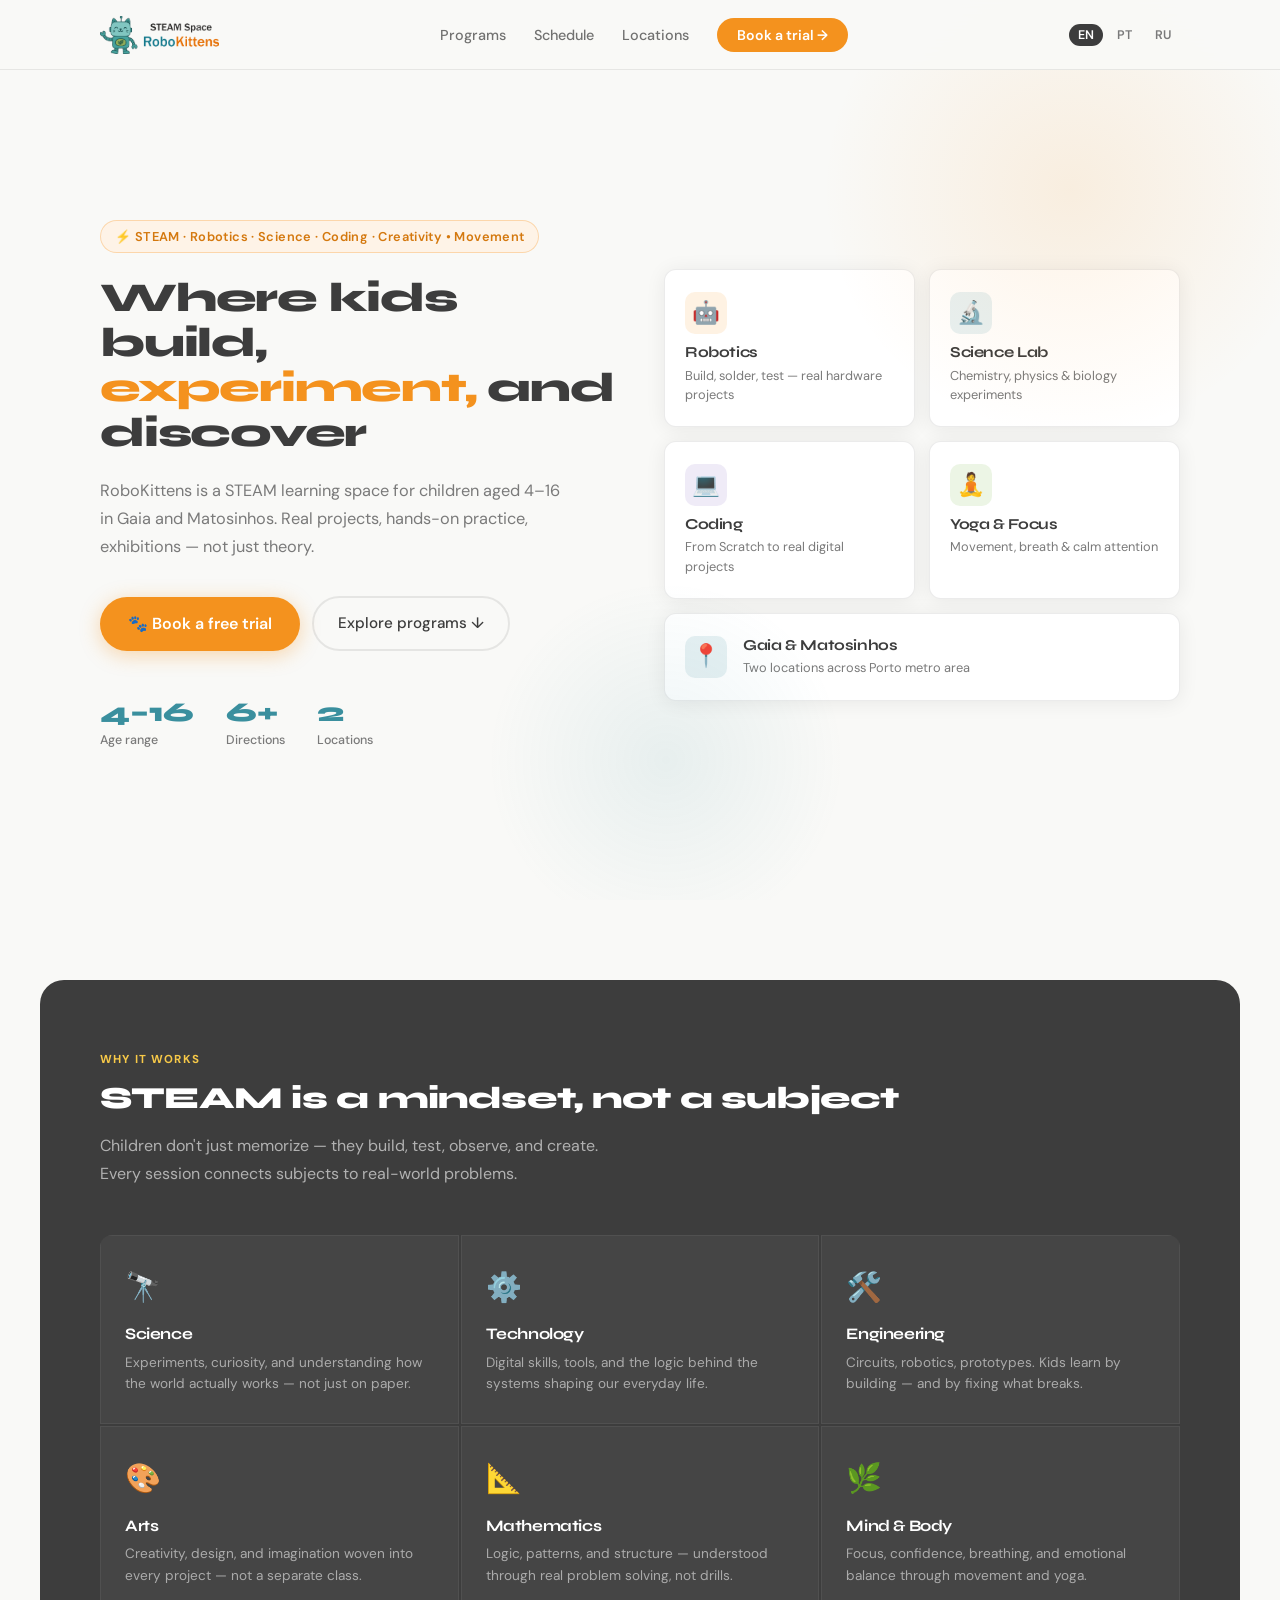
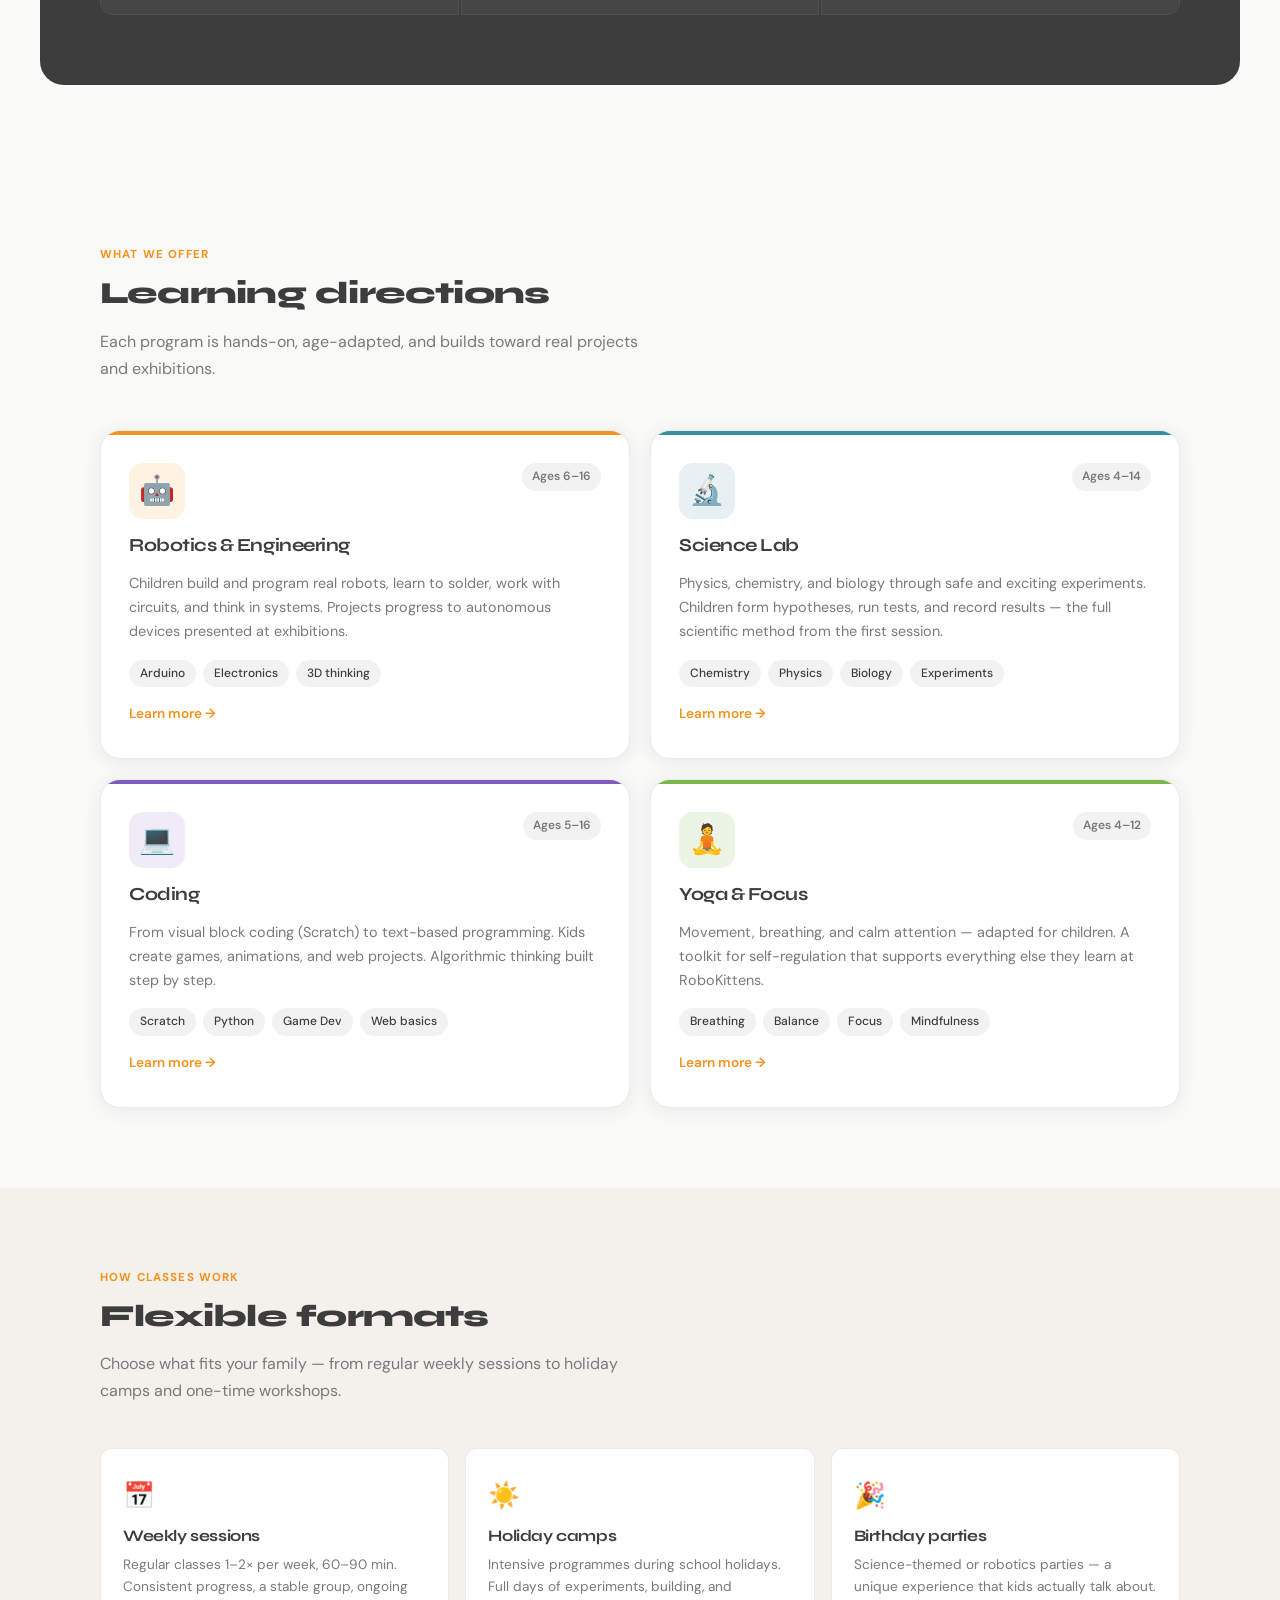
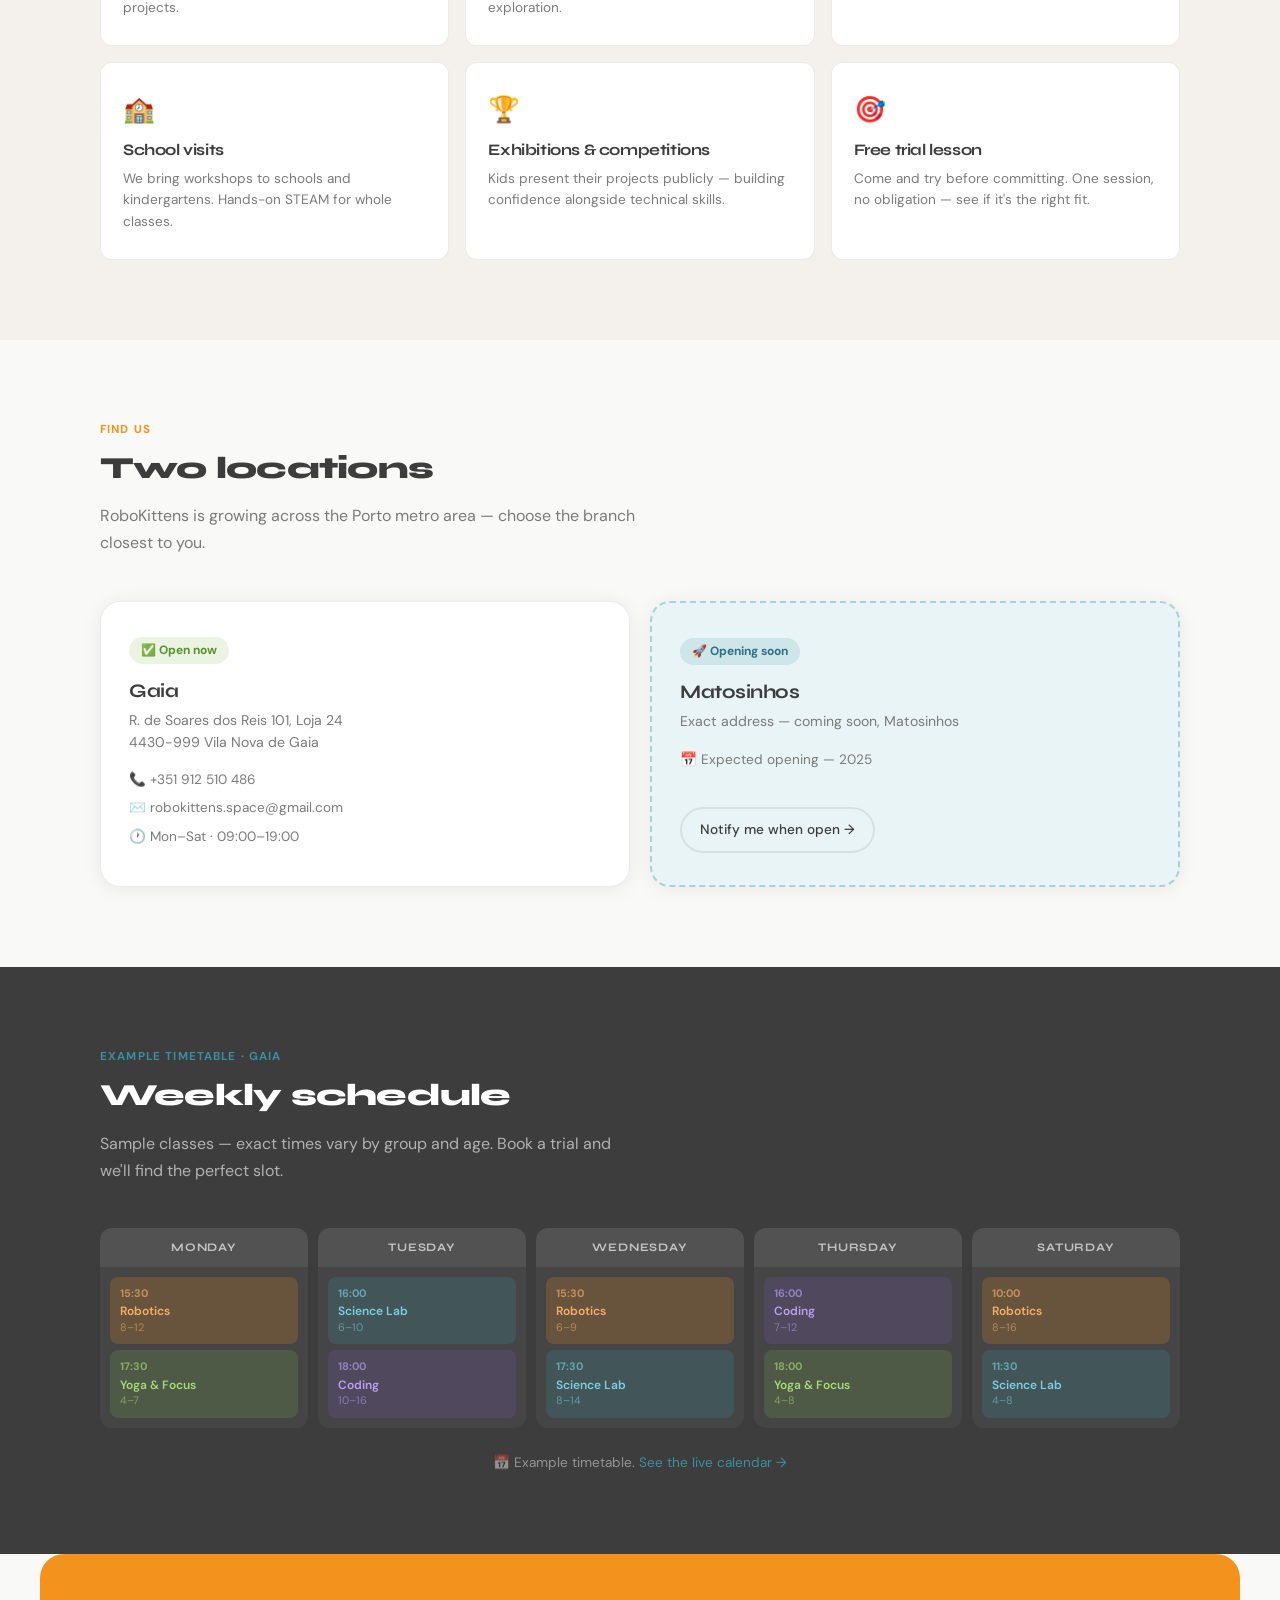
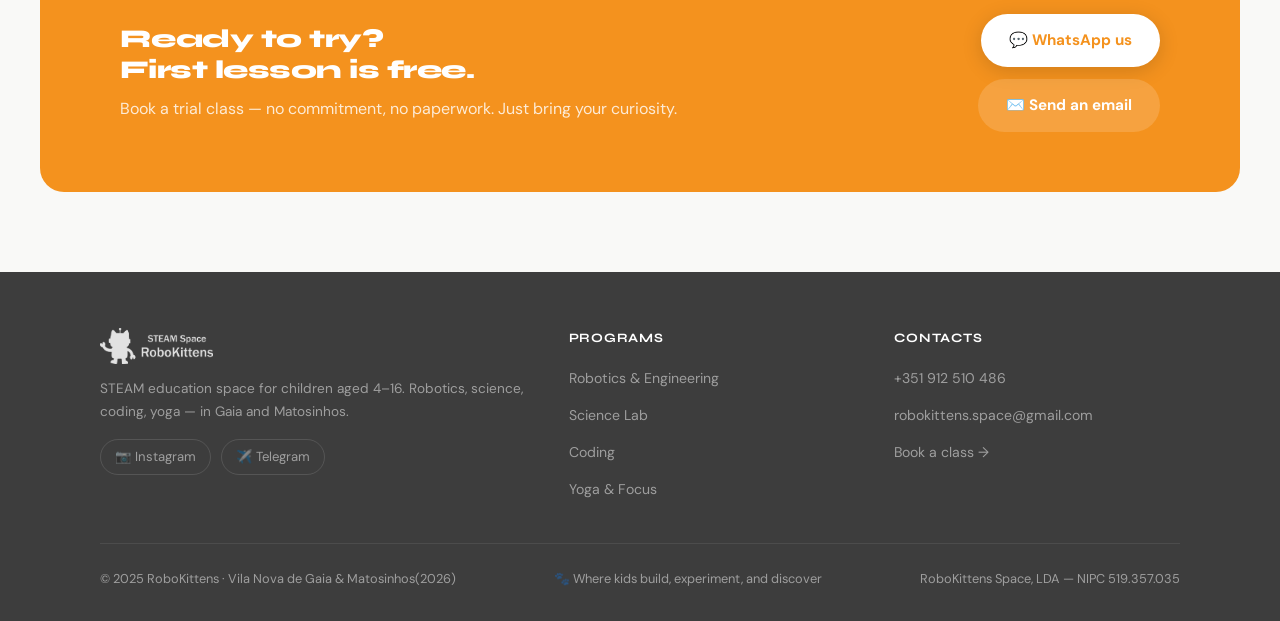
==== index.html @ f0b3eaf3 "Update index.html" ====
<!DOCTYPE html>
<html lang="en">
<head>
  <meta charset="UTF-8" />
  <meta name="viewport" content="width=device-width, initial-scale=1.0" />
  <title>RoboKittens — STEAM Space in Gaia &amp; Matosinhos</title>
  <meta name="description" content="Robotics, science, coding, and yoga for kids aged 4–16 in Vila Nova de Gaia and Matosinhos." />
  <link rel="icon" href="logo.png" />
  <link rel="preconnect" href="https://fonts.googleapis.com" />
  <link href="https://fonts.googleapis.com/css2?family=Syne:wght@400;600;700;800&family=DM+Sans:wght@300;400;500&display=swap" rel="stylesheet" />
  <link rel="stylesheet" href="assets/css/styles.css" />
</head>
<body>

<!-- ═══════════════════════════════════════════════════════
     NAV
════════════════════════════════════════════════════════ -->
<nav>
  <div class="nav-inner">

    <a class="nav-logo" href="/">
      <img src="logo.png" alt="RoboKittens" />
    </a>

    <ul class="nav-links">
      <li><a href="#programs"  data-i18n="nav.programs">Programs</a></li>
      <li><a href="#schedule"  data-i18n="nav.schedule">Schedule</a></li>
      <li><a href="#locations" data-i18n="nav.locations">Locations</a></li>
      <li><a href="https://wa.me/351912510486" class="btn-cta" data-i18n="nav.book">Book a trial →</a></li>
    </ul>

    <div class="nav-lang">
      <button data-lang="en" onclick="setLang('en')" class="active">EN</button>
      <button data-lang="pt" onclick="setLang('pt')">PT</button>
      <button data-lang="ru" onclick="setLang('ru')">RU</button>
    </div>

  </div>
</nav>


<!-- ═══════════════════════════════════════════════════════
     HERO
════════════════════════════════════════════════════════ -->
<section class="hero">
  <div class="hero-inner">

    <!-- Left: text -->
    <div class="hero-text">
      <div class="hero-badge" data-i18n="hero.badge">
        ⚡ STEAM · Robotics · Science · Coding · Creativity • Movement
      </div>

      <h1 data-i18n-html="hero.title">
        Where kids build, <em>experiment,</em> and discover
      </h1>

      <p class="hero-sub" data-i18n="hero.subtitle">
        RoboKittens is a STEAM learning space for children aged 4–16 in Gaia and Matosinhos.
        Real projects, hands-on practice, exhibitions — not just theory.
      </p>

      <div class="hero-cta">
        <a href="https://wa.me/351912510486" class="btn-primary" data-i18n="hero.btnMain">🐾 Book a free trial</a>
        <a href="#programs" class="btn-secondary" data-i18n="hero.btnExplore">Explore programs ↓</a>
      </div>

      <div class="hero-stats">
        <div class="stat">
          <span class="stat-num">4–16</span>
          <span class="stat-label" data-i18n="hero.statsAges">Age range</span>
        </div>
        <div class="stat">
          <span class="stat-num">6+</span>
          <span class="stat-label" data-i18n="hero.statsDirs">Directions</span>
        </div>
        <div class="stat">
          <span class="stat-num">2</span>
          <span class="stat-label" data-i18n="hero.statsLocs">Locations</span>
        </div>
      </div>
    </div>

    <!-- Right: decorative cards -->
    <div class="hero-visual">
      <div class="card-stack">
        <a href="#programs" class="prog-card">
          <div class="prog-icon ic-orange">🤖</div>
          <h3>Robotics</h3>
          <p>Build, solder, test — real hardware projects</p>
        </a>
        <a href="#programs" class="prog-card">
          <div class="prog-icon ic-teal">🔬</div>
          <h3>Science Lab</h3>
          <p>Chemistry, physics &amp; biology experiments</p>
        </a>
        <a href="#programs" class="prog-card">
          <div class="prog-icon ic-purple">💻</div>
          <h3>Coding</h3>
          <p>From Scratch to real digital projects</p>
        </a>
        <a href="#programs" class="prog-card">
          <div class="prog-icon ic-green">🧘</div>
          <h3>Yoga &amp; Focus</h3>
          <p>Movement, breath &amp; calm attention</p>
        </a>
        <div class="prog-card wide">
          <div class="prog-icon ic-teal" style="margin-bottom:0">📍</div>
          <div>
            <h3>Gaia &amp; Matosinhos</h3>
            <p>Two locations across Porto metro area</p>
          </div>
        </div>
      </div>
    </div>

  </div>
</section>


<!-- ═══════════════════════════════════════════════════════
     STEAM
════════════════════════════════════════════════════════ -->
<div class="steam-outer">
  <div class="steam-wrap">
    <div class="steam-inner">
      <p class="sec-tag"   data-i18n="steam.tag">Why it works</p>
      <h2 class="sec-title" data-i18n="steam.title">STEAM is a mindset, not a subject</h2>
      <p class="sec-sub"   data-i18n="steam.subtitle">
        Children don't just memorize — they build, test, observe, and create.
        Every session connects subjects to real-world problems.
      </p>

      <div class="steam-grid">
        <div class="steam-item">
          <div class="s-icon">🔭</div>
          <h3 data-i18n="steam.science">Science</h3>
          <p data-i18n="steam.sciTxt">Experiments, curiosity, and understanding how the world actually works — not just on paper.</p>
        </div>
        <div class="steam-item">
          <div class="s-icon">⚙️</div>
          <h3 data-i18n="steam.tech">Technology</h3>
          <p data-i18n="steam.techTxt">Digital skills, tools, and the logic behind the systems shaping our everyday life.</p>
        </div>
        <div class="steam-item">
          <div class="s-icon">🛠️</div>
          <h3 data-i18n="steam.eng">Engineering</h3>
          <p data-i18n="steam.engTxt">Circuits, robotics, prototypes. Kids learn by building — and by fixing what breaks.</p>
        </div>
        <div class="steam-item">
          <div class="s-icon">🎨</div>
          <h3 data-i18n="steam.arts">Arts</h3>
          <p data-i18n="steam.artsTxt">Creativity, design, and imagination woven into every project — not a separate class.</p>
        </div>
        <div class="steam-item">
          <div class="s-icon">📐</div>
          <h3 data-i18n="steam.math">Mathematics</h3>
          <p data-i18n="steam.mathTxt">Logic, patterns, and structure — understood through real problem solving, not drills.</p>
        </div>
        <div class="steam-item">
          <div class="s-icon">🌿</div>
          <h3 data-i18n="steam.mind">Mind &amp; Body</h3>
          <p data-i18n="steam.mindTxt">Focus, confidence, breathing, and emotional balance through movement and yoga.</p>
        </div>
      </div>
    </div>
  </div>
</div>


<!-- ═══════════════════════════════════════════════════════
     PROGRAMS
════════════════════════════════════════════════════════ -->
<section class="sec" id="programs">
  <div class="wrap">
    <p class="sec-tag"    data-i18n="programs.tag">What we offer</p>
    <h2 class="sec-title" data-i18n="programs.title">Learning directions</h2>
    <p class="sec-sub"    data-i18n="programs.subtitle">
      Each program is hands-on, age-adapted, and builds toward real projects and exhibitions.
    </p>

    <div class="programs-grid">

      <a class="program-card c-orange" href="programs/robotics.html">
        <div class="p-top">
          <div class="p-icon ic-orange">🤖</div>
          <span class="age-tag" data-i18n="programs.robAge">Ages 6–16</span>
        </div>
        <h3 data-i18n="programs.robTitle">Robotics &amp; Engineering</h3>
        <p data-i18n="programs.robText">Children build and program real robots, learn to solder, work with circuits, and think in systems. Projects progress to autonomous devices presented at exhibitions.</p>
        <div class="prog-tags">
          <span class="prog-tag">Arduino</span>
    <!--      <span class="prog-tag">LEGO Technic</span> -->
          <span class="prog-tag">Electronics</span>
          <span class="prog-tag">3D thinking</span>
        </div>
        <span class="prog-link" data-i18n="programs.learnMore">Learn more →</span>
      </a>

      <a class="program-card c-teal" href="programs/science.html">
        <div class="p-top">
          <div class="p-icon ic-teal">🔬</div>
          <span class="age-tag" data-i18n="programs.sciAge">Ages 4–14</span>
        </div>
        <h3 data-i18n="programs.sciTitle">Science Lab</h3>
        <p data-i18n="programs.sciText">Physics, chemistry, and biology through safe and exciting experiments. Children form hypotheses, run tests, and record results — the full scientific method from the first session.</p>
        <div class="prog-tags">
          <span class="prog-tag">Chemistry</span>
          <span class="prog-tag">Physics</span>
          <span class="prog-tag">Biology</span>
          <span class="prog-tag">Experiments</span>
        </div>
        <span class="prog-link" data-i18n="programs.learnMore">Learn more →</span>
      </a>

      <a class="program-card c-purple" href="programs/coding.html">
        <div class="p-top">
          <div class="p-icon ic-purple">💻</div>
          <span class="age-tag" data-i18n="programs.codAge">Ages 5–16</span>
        </div>
        <h3 data-i18n="programs.codTitle">Coding</h3>
        <p data-i18n="programs.codText">From visual block coding (Scratch) to text-based programming. Kids create games, animations, and web projects. Algorithmic thinking built step by step.</p>
        <div class="prog-tags">
          <span class="prog-tag">Scratch</span>
          <span class="prog-tag">Python</span>
          <span class="prog-tag">Game Dev</span>
          <span class="prog-tag">Web basics</span>
        </div>
        <span class="prog-link" data-i18n="programs.learnMore">Learn more →</span>
      </a>

      <a class="program-card c-green" href="programs/yoga.html">
        <div class="p-top">
          <div class="p-icon ic-green">🧘</div>
          <span class="age-tag" data-i18n="programs.yogAge">Ages 4–12</span>
        </div>
        <h3 data-i18n="programs.yogTitle">Yoga &amp; Focus</h3>
        <p data-i18n="programs.yogText">Movement, breathing, and calm attention — adapted for children. A toolkit for self-regulation that supports everything else they learn at RoboKittens.</p>
        <div class="prog-tags">
          <span class="prog-tag">Breathing</span>
          <span class="prog-tag">Balance</span>
          <span class="prog-tag">Focus</span>
          <span class="prog-tag">Mindfulness</span>
        </div>
        <span class="prog-link" data-i18n="programs.learnMore">Learn more →</span>
      </a>

    </div>
  </div>
</section>


<!-- ═══════════════════════════════════════════════════════
     FORMATS
════════════════════════════════════════════════════════ -->
<section class="sec formats-bg" id="formats">
  <div class="wrap">
    <p class="sec-tag"    data-i18n="formats.tag">How classes work</p>
    <h2 class="sec-title" data-i18n="formats.title">Flexible formats</h2>
    <p class="sec-sub"    data-i18n="formats.subtitle">
      Choose what fits your family — from regular weekly sessions to holiday camps and one-time workshops.
    </p>

    <div class="formats-grid">
      <div class="format-card"><div class="fi">📅</div><h3 data-i18n="formats.weeklyTitle">Weekly sessions</h3><p data-i18n="formats.weeklyText">Regular classes 1–2× per week, 60–90 min. Consistent progress, a stable group, ongoing projects.</p></div>
      <div class="format-card"><div class="fi">☀️</div><h3 data-i18n="formats.campsTitle">Holiday camps</h3><p data-i18n="formats.campsText">Intensive programmes during school holidays. Full days of experiments, building, and exploration.</p></div>
      <div class="format-card"><div class="fi">🎉</div><h3 data-i18n="formats.bdayTitle">Birthday parties</h3><p data-i18n="formats.bdayText">Science-themed or robotics parties — a unique experience that kids actually talk about.</p></div>
      <div class="format-card"><div class="fi">🏫</div><h3 data-i18n="formats.schoolTitle">School visits</h3><p data-i18n="formats.schoolText">We bring workshops to schools and kindergartens. Hands-on STEAM for whole classes.</p></div>
      <div class="format-card"><div class="fi">🏆</div><h3 data-i18n="formats.expoTitle">Exhibitions &amp; competitions</h3><p data-i18n="formats.expoText">Kids present their projects publicly — building confidence alongside technical skills.</p></div>
      <div class="format-card"><div class="fi">🎯</div><h3 data-i18n="formats.trialTitle">Free trial lesson</h3><p data-i18n="formats.trialText">Come and try before committing. One session, no obligation — see if it's the right fit.</p></div>
    </div>
  </div>
</section>


<!-- ═══════════════════════════════════════════════════════
     LOCATIONS
════════════════════════════════════════════════════════ -->
<section class="sec" id="locations">
  <div class="wrap">
    <p class="sec-tag"    data-i18n="locations.tag">Find us</p>
    <h2 class="sec-title" data-i18n="locations.title">Two locations</h2>
    <p class="sec-sub"    data-i18n="locations.subtitle">
      RoboKittens is growing across the Porto metro area — choose the branch closest to you.
    </p>

    <div class="locations-grid">

      <div class="loc-card">
        <span class="loc-badge open" data-i18n="locations.openBadge">✅ Open now</span>
        <h3>Gaia</h3>
        <address>R. de Soares dos Reis 101, Loja 24<br/>4430-999 Vila Nova de Gaia</address>
        <div class="loc-detail">
          <span>📞 <a href="tel:+351912510486">+351 912 510 486</a></span>
          <span>✉️ <a href="mailto:robokittens.space@gmail.com">robokittens.space@gmail.com</a></span>
          <span>🕐 <span data-i18n="locations.hours">Mon–Sat · 09:00–19:00</span></span>
        </div>
      </div>

      <div class="loc-card new-loc">
        <span class="loc-badge coming" data-i18n="locations.comingBadge">🚀 Opening soon</span>
        <h3>Matosinhos</h3>
        <address data-i18n="locations.matAddr">Exact address — coming soon, Matosinhos</address>
        <div class="loc-detail">
          <span>📅 <span data-i18n="locations.matEta">Expected opening — 2025</span></span>
        </div>
        <br/>
        <a href="https://wa.me/351912510486" class="btn-secondary"
           style="margin-top:8px;font-size:.85rem;padding:10px 18px"
           data-i18n="locations.notify">Notify me when open →</a>
      </div>

    </div>
  </div>
</section>


<!-- ═══════════════════════════════════════════════════════
     SCHEDULE
════════════════════════════════════════════════════════ -->
<section class="sec sched-bg" id="schedule">
  <div class="wrap">
    <p class="sec-tag"    data-i18n="schedule.tag">Example timetable · Gaia</p>
    <h2 class="sec-title" data-i18n="schedule.title">Weekly schedule</h2>
    <p class="sec-sub"    data-i18n="schedule.subtitle">
      Sample classes — exact times vary by group and age. Book a trial and we'll find the perfect slot.
    </p>

    <div class="schedule-grid">
      <div class="day-col">
        <div class="day-header" data-i18n="schedule.mon">Monday</div>
        <div class="day-slots">
          <div class="slot s-orange"><span class="slot-time">15:30</span><span class="slot-name" data-i18n="schedule.robotics">Robotics</span><span class="slot-age">8–12</span></div>
          <div class="slot s-green"> <span class="slot-time">17:30</span><span class="slot-name" data-i18n="schedule.yoga">Yoga &amp; Focus</span><span class="slot-age">4–7</span></div>
        </div>
      </div>
      <div class="day-col">
        <div class="day-header" data-i18n="schedule.tue">Tuesday</div>
        <div class="day-slots">
          <div class="slot s-teal">  <span class="slot-time">16:00</span><span class="slot-name" data-i18n="schedule.science">Science Lab</span><span class="slot-age">6–10</span></div>
          <div class="slot s-purple"><span class="slot-time">18:00</span><span class="slot-name" data-i18n="schedule.coding">Coding</span><span class="slot-age">10–16</span></div>
        </div>
      </div>
      <div class="day-col">
        <div class="day-header" data-i18n="schedule.wed">Wednesday</div>
        <div class="day-slots">
          <div class="slot s-orange"><span class="slot-time">15:30</span><span class="slot-name" data-i18n="schedule.robotics">Robotics</span><span class="slot-age">6–9</span></div>
          <div class="slot s-teal">  <span class="slot-time">17:30</span><span class="slot-name" data-i18n="schedule.science">Science Lab</span><span class="slot-age">8–14</span></div>
        </div>
      </div>
      <div class="day-col">
        <div class="day-header" data-i18n="schedule.thu">Thursday</div>
        <div class="day-slots">
          <div class="slot s-purple"><span class="slot-time">16:00</span><span class="slot-name" data-i18n="schedule.coding">Coding</span><span class="slot-age">7–12</span></div>
          <div class="slot s-green"> <span class="slot-time">18:00</span><span class="slot-name" data-i18n="schedule.yoga">Yoga &amp; Focus</span><span class="slot-age">4–8</span></div>
        </div>
      </div>
      <div class="day-col">
        <div class="day-header" data-i18n="schedule.sat">Saturday</div>
        <div class="day-slots">
          <div class="slot s-orange"><span class="slot-time">10:00</span><span class="slot-name" data-i18n="schedule.robotics">Robotics</span><span class="slot-age">8–16</span></div>
          <div class="slot s-teal">  <span class="slot-time">11:30</span><span class="slot-name" data-i18n="schedule.science">Science Lab</span><span class="slot-age">4–8</span></div>
        </div>
      </div>
    </div>

    <p class="sched-note"
       data-i18n-html="schedule.note">📅 Example timetable. <a href="/calendar">See the live calendar →</a></p>
  </div>
</section>


<!-- ═══════════════════════════════════════════════════════
     CTA
════════════════════════════════════════════════════════ -->
<div class="cta-outer">
  <div class="cta-wrap">
    <div class="cta-inner">
      <div>
        <h2 data-i18n-html="cta.title">Ready to try?<br/>First lesson is free.</h2>
        <p data-i18n="cta.subtitle">Book a trial class — no commitment, no paperwork. Just bring your curiosity.</p>
      </div>
      <div class="cta-btns">
        <a href="https://wa.me/351912510486" class="btn-white" data-i18n="cta.wa">💬 WhatsApp us</a>
        <a href="mailto:robokittens.space@gmail.com" class="btn-white ghost" data-i18n="cta.email">✉️ Send an email</a>
      </div>
    </div>
  </div>
</div>


<!-- ═══════════════════════════════════════════════════════
     FOOTER
════════════════════════════════════════════════════════ -->
<footer>
  <div class="footer-inner">
    <div class="footer-top">

      <div>
        <div class="footer-logo">
          <img src="logo.png" alt="RoboKittens" />
        </div>
        <p class="f-desc" data-i18n="footer.tagline">
          STEAM education space for children aged 4–16.
          Robotics, science, coding, yoga — in Gaia and Matosinhos.
        </p>
        <div class="social-links">
          <a class="social-link" href="https://www.instagram.com/robokittens.space">📷 Instagram</a>
          <a class="social-link" href="https://t.me/RoboKittens">✈️ Telegram</a>
        </div>
      </div>

      <div class="footer-col">
        <h4 data-i18n="footer.programs">Programs</h4>
        <ul class="footer-links">
          <li><a href="programs/robotics.html" data-i18n="footer.robotics">Robotics &amp; Engineering</a></li>
          <li><a href="programs/science.html"  data-i18n="footer.science">Science Lab</a></li>
          <li><a href="programs/coding.html"   data-i18n="footer.coding">Coding</a></li>
          <li><a href="programs/yoga.html"     data-i18n="footer.yoga">Yoga &amp; Focus</a></li>
        </ul>
      </div>

      <div class="footer-col">
        <h4 data-i18n="footer.contacts">Contacts</h4>
        <ul class="footer-links">
          <li><a href="tel:+351912510486">+351 912 510 486</a></li>
          <li><a href="mailto:robokittens.space@gmail.com">robokittens.space@gmail.com</a></li>
          <li><a href="/calendar" data-i18n="footer.book">Book a class →</a></li>
        </ul>
      </div>

    </div>
  
    <div class="footer-bottom">
      <span data-i18n="footer.copyright">© 2025 RoboKittens · Vila Nova de Gaia &amp; Matosinhos(2026)</span>
      <span data-i18n="footer.slogan">🐾 Where kids build, experiment, and discover</span>
      <p>RoboKittens Space, LDA — NIPC 519.357.035</p>
    </div>
  </div>
</footer>

<script src="assets/js/main.js"></script>
</body>
</html>
---- assets/css/styles.css ----
/* ─────────────────────────────────────────────
   RoboKittens — styles.css
   Brand palette extracted from logo:
     Teal-blue  #3a8f9e  (Robo)
     Orange     #f4921e  (Kittens)
     Dark grey  #3d3d3d  (text)
     Green      #7ab648  (leaf accent)
   ───────────────────────────────────────────── */

:root {
  /* Brand */
  --teal:    #3a8f9e;
  --teal-dk: #2d7282;
  --teal-lt: #e8f4f6;
  --orange:  #f4921e;
  --orange-dk:#d4780e;
  --orange-lt:#fef3e7;
  --green:   #7ab648;
  --green-lt:#f0f7e8;

  /* Neutrals */
  --ink:     #3d3d3d;
  --muted:   #7a7a7a;
  --light:   #f9f9f7;
  --cream:   #f4f1ec;
  --white:   #ffffff;
  --border:  rgba(0,0,0,.08);

  /* Tokens */
  --max:     1160px;
  --r:       12px;
  --r-lg:    20px;
  --shadow:  0 2px 20px rgba(0,0,0,.07);
  --shadow-hover: 0 8px 32px rgba(0,0,0,.12);
}

/* ── RESET ────────────────────────────────── */
*, *::before, *::after { box-sizing: border-box; margin: 0; padding: 0; }
html { scroll-behavior: smooth; }
body {
  font-family: 'DM Sans', sans-serif;
  background: var(--light);
  color: var(--ink);
  font-size: 17px;
  line-height: 1.65;
  overflow-x: hidden;
}
img { max-width: 100%; display: block; }
a   { color: inherit; }

/* ── LAYOUT HELPERS ───────────────────────── */
.wrap {
  max-width: var(--max);
  margin: 0 auto;
  padding: 0 40px;
}
.sec         { padding: 80px 0; }
.sec-tag     { font-size: .72rem; font-weight: 700; letter-spacing: .1em; text-transform: uppercase; color: var(--orange); margin-bottom: 12px; }
.sec-title   { font-family: 'Syne', sans-serif; font-weight: 800; font-size: clamp(1.8rem, 2.4vw, 2.5rem); letter-spacing: -.025em; line-height: 1.15; margin-bottom: 16px; }
.sec-sub     { color: var(--muted); font-size: 1rem; max-width: 540px; line-height: 1.7; }

/* ── TYPOGRAPHY ───────────────────────────── */
h1, h2, h3 { font-family: 'Syne', sans-serif; font-weight: 800; letter-spacing: -.025em; line-height: 1.15; }

/* ── BUTTONS ──────────────────────────────── */
.btn-primary {
  display: inline-flex; align-items: center; gap: 8px;
  background: var(--orange); color: #fff;
  padding: 14px 28px; border-radius: 50px;
  font-weight: 600; font-size: 1rem; text-decoration: none;
  transition: transform .2s, box-shadow .2s;
  box-shadow: 0 4px 20px rgba(244,146,30,.35);
}
.btn-primary:hover { transform: translateY(-2px); box-shadow: 0 8px 28px rgba(244,146,30,.45); }

.btn-secondary {
  display: inline-flex; align-items: center; gap: 8px;
  background: transparent; border: 2px solid var(--border);
  color: var(--ink); padding: 13px 24px; border-radius: 50px;
  font-weight: 500; font-size: .95rem; text-decoration: none;
  transition: border-color .2s, background .2s;
}
.btn-secondary:hover { border-color: var(--teal); color: var(--teal); }

.btn-white {
  display: inline-flex; align-items: center; gap: 8px;
  background: #fff; color: var(--orange);
  padding: 14px 28px; border-radius: 50px;
  font-weight: 700; font-size: .95rem; text-decoration: none;
  white-space: nowrap; transition: transform .2s, box-shadow .2s;
  box-shadow: 0 4px 20px rgba(0,0,0,.15);
}
.btn-white:hover       { transform: translateY(-2px); box-shadow: 0 8px 28px rgba(0,0,0,.2); }
.btn-white.ghost       { background: rgba(255,255,255,.15); color: #fff; box-shadow: none; }
.btn-white.ghost:hover { background: rgba(255,255,255,.25); transform: translateY(-2px); }

/* ── NAV ──────────────────────────────────── */
nav {
  position: fixed; top: 0; left: 0; right: 0; z-index: 100;
  height: 70px;
  background: rgba(249,249,247,.93);
  backdrop-filter: blur(16px);
  border-bottom: 1px solid var(--border);
}
.nav-inner {
  max-width: var(--max); margin: 0 auto; padding: 0 40px;
  height: 100%; display: flex; align-items: center; justify-content: space-between;
}
.nav-logo {
  display: flex; align-items: center; gap: 10px;
  text-decoration: none;
}
.nav-logo img { height: 38px; width: auto; }

.nav-links { display: flex; align-items: center; gap: 28px; list-style: none; }
.nav-links a { text-decoration: none; color: var(--ink); font-size: .9rem; font-weight: 500; opacity: .72; transition: opacity .2s; }
.nav-links a:hover { opacity: 1; }
.nav-links .btn-cta {
  background: var(--orange); color: #fff !important; opacity: 1 !important;
  padding: 8px 20px; border-radius: 30px; font-weight: 600; font-size: .88rem;
  transition: box-shadow .2s, transform .15s;
}
.nav-links .btn-cta:hover { box-shadow: 0 4px 16px rgba(244,146,30,.4); transform: translateY(-1px); }

.nav-lang { display: flex; gap: 5px; }
.nav-lang button {
  font-size: .78rem; font-weight: 600; padding: 3px 9px; border-radius: 20px;
  border: none; background: transparent; color: var(--muted);
  cursor: pointer; font-family: inherit; transition: background .2s, color .2s;
}
.nav-lang button:hover,
.nav-lang button.active { background: var(--ink); color: #fff; }

/* ── HERO ─────────────────────────────────── */
.hero {
  min-height: 100svh; padding-top: 70px;
  display: flex; align-items: center;
  position: relative; overflow: hidden;
}
.hero::before {
  content: ''; position: absolute; top: -60px; right: -40px;
  width: 500px; height: 500px;
  background: radial-gradient(circle, rgba(244,146,30,.11) 0%, transparent 70%);
  border-radius: 50%; pointer-events: none;
}
.hero::after {
  content: ''; position: absolute; bottom: -40px; left: 38%;
  width: 360px; height: 360px;
  background: radial-gradient(circle, rgba(58,143,158,.09) 0%, transparent 70%);
  border-radius: 50%; pointer-events: none;
}
.hero-inner {
  max-width: var(--max); margin: 0 auto; padding: 60px 40px;
  width: 100%; display: grid; grid-template-columns: 1fr 1fr; gap: 48px; align-items: center;
}
.hero-badge {
  display: inline-flex; align-items: center;
  background: var(--orange-lt); border: 1px solid rgba(244,146,30,.3);
  color: var(--orange-dk); font-size: .8rem; font-weight: 600;
  padding: 5px 14px; border-radius: 30px; margin-bottom: 22px; letter-spacing: .03em;
}
.hero h1 {
  font-size: clamp(2.1rem, 3.2vw, 3.3rem);
  line-height: 1.1; letter-spacing: -.03em; margin-bottom: 22px; color: var(--ink);
}
.hero h1 em { font-style: normal; color: var(--orange); }
.hero-sub   { font-size: 1.02rem; color: var(--muted); max-width: 460px; margin-bottom: 36px; line-height: 1.7; }
.hero-cta   { display: flex; flex-wrap: wrap; gap: 12px; align-items: center; margin-bottom: 48px; }
.hero-stats { display: flex; gap: 32px; flex-wrap: wrap; }
.stat       { display: flex; flex-direction: column; }
.stat-num   { font-family: 'Syne', sans-serif; font-weight: 800; font-size: 1.7rem; color: var(--teal); line-height: 1; }
.stat-label { font-size: .78rem; color: var(--muted); font-weight: 500; margin-top: 3px; }

/* hero visual cards */
.card-stack { display: grid; grid-template-columns: 1fr 1fr; gap: 14px; }
.prog-card  {
  background: var(--white); border-radius: var(--r); padding: 22px 20px;
  border: 1px solid var(--border); box-shadow: var(--shadow);
  transition: transform .25s, box-shadow .25s; text-decoration: none; color: var(--ink); display: block;
}
.prog-card:hover { transform: translateY(-4px); box-shadow: var(--shadow-hover); }
.prog-card.wide  { grid-column: 1/-1; display: flex; align-items: center; gap: 16px; }
.prog-icon {
  width: 42px; height: 42px; border-radius: 10px;
  display: flex; align-items: center; justify-content: center;
  font-size: 1.4rem; flex-shrink: 0; margin-bottom: 10px;
}
.prog-card.wide .prog-icon { margin-bottom: 0; }
.prog-card h3 { font-family: 'Syne', sans-serif; font-weight: 700; font-size: .95rem; margin-bottom: 4px; color: var(--ink); }
.prog-card p  { font-size: .8rem; color: var(--muted); line-height: 1.5; }

/* icon backgrounds */
.ic-orange { background: rgba(244,146,30,.12); }
.ic-teal   { background: rgba(58,143,158,.12); }
.ic-purple { background: rgba(124,92,191,.12); }
.ic-green  { background: rgba(122,182,72,.14); }

/* ── STEAM BLOCK ──────────────────────────── */
.steam-outer { padding: 80px 0; }
.steam-wrap  { background: var(--ink); border-radius: 24px; margin: 0 40px; overflow: hidden; }
.steam-inner { padding: 70px 60px; }
.steam-wrap .sec-tag   { color: #f7c948; }
.steam-wrap .sec-title { color: #fff; }
.steam-wrap .sec-sub   { color: rgba(255,255,255,.6); }
.steam-grid {
  display: grid; grid-template-columns: repeat(3,1fr);
  gap: 2px; margin-top: 48px; border-radius: 12px; overflow: hidden;
}
.steam-item {
  background: rgba(255,255,255,.04); padding: 28px 24px;
  border: 1px solid rgba(255,255,255,.06); transition: background .2s;
}
.steam-item:hover { background: rgba(255,255,255,.08); }
.steam-item .s-icon { font-size: 1.8rem; margin-bottom: 14px; }
.steam-item h3 { font-family: 'Syne', sans-serif; font-weight: 700; font-size: 1rem; color: #fff; margin-bottom: 8px; }
.steam-item p  { font-size: .85rem; color: rgba(255,255,255,.55); line-height: 1.6; }

/* ── PROGRAMS ─────────────────────────────── */
.programs-grid { display: grid; grid-template-columns: repeat(2,1fr); gap: 20px; margin-top: 48px; }
.program-card {
  background: var(--white); border-radius: var(--r-lg); padding: 32px 28px;
  border: 1px solid var(--border); box-shadow: var(--shadow);
  text-decoration: none; color: var(--ink); display: flex; flex-direction: column; gap: 16px;
  transition: transform .25s, box-shadow .25s; position: relative; overflow: hidden;
}
.program-card::before { content: ''; position: absolute; top: 0; left: 0; right: 0; height: 4px; }
.program-card.c-orange::before { background: var(--orange); }
.program-card.c-teal::before   { background: var(--teal); }
.program-card.c-purple::before { background: #7c5cbf; }
.program-card.c-green::before  { background: var(--green); }
.program-card:hover { transform: translateY(-4px); box-shadow: var(--shadow-hover); }
.p-top    { display: flex; align-items: flex-start; justify-content: space-between; }
.p-icon   { width: 56px; height: 56px; border-radius: 14px; display: flex; align-items: center; justify-content: center; font-size: 1.8rem; }
.age-tag  { font-size: .75rem; font-weight: 600; padding: 4px 10px; border-radius: 20px; background: rgba(0,0,0,.05); color: var(--muted); }
.program-card h3 { font-family: 'Syne', sans-serif; font-weight: 700; font-size: 1.15rem; color: var(--ink); }
.program-card p  { font-size: .9rem; color: var(--muted); line-height: 1.65; }
.prog-tags { display: flex; flex-wrap: wrap; gap: 7px; }
.prog-tag  { font-size: .75rem; font-weight: 500; padding: 4px 11px; border-radius: 20px; background: rgba(0,0,0,.05); color: var(--ink); }
.prog-link { font-size: .85rem; font-weight: 600; color: var(--orange); margin-top: auto; }

/* ── FORMATS ──────────────────────────────── */
.formats-bg   { background: var(--cream); }
.formats-grid { display: grid; grid-template-columns: repeat(3,1fr); gap: 16px; margin-top: 44px; }
.format-card  { background: var(--white); border-radius: var(--r); padding: 26px 22px; border: 1px solid var(--border); }
.format-card .fi   { font-size: 1.6rem; }
.format-card h3    { font-family: 'Syne', sans-serif; font-weight: 700; font-size: 1rem; margin: 10px 0 8px; }
.format-card p     { font-size: .85rem; color: var(--muted); line-height: 1.6; }

/* ── LOCATIONS ────────────────────────────── */
.locations-grid { display: grid; grid-template-columns: 1fr 1fr; gap: 20px; margin-top: 44px; }
.loc-card {
  background: var(--white); border-radius: var(--r-lg); padding: 32px 28px;
  border: 1px solid var(--border); box-shadow: var(--shadow);
}
.loc-card.new-loc { border: 2px dashed rgba(58,143,158,.35); background: var(--teal-lt); }
.loc-badge {
  display: inline-flex; align-items: center; gap: 6px;
  font-size: .75rem; font-weight: 700; padding: 4px 12px; border-radius: 20px; margin-bottom: 16px;
}
.loc-badge.open   { background: rgba(122,182,72,.15); color: #5a9030; }
.loc-badge.coming { background: rgba(58,143,158,.15); color: var(--teal-dk); }
.loc-card h3      { font-family: 'Syne', sans-serif; font-weight: 700; font-size: 1.2rem; margin-bottom: 8px; }
.loc-card address { font-style: normal; font-size: .88rem; color: var(--muted); margin-bottom: 16px; line-height: 1.5; }
.loc-detail       { font-size: .85rem; color: var(--muted); display: flex; flex-direction: column; gap: 6px; }
.loc-detail a     { color: inherit; text-decoration: none; }
.loc-detail a:hover { color: var(--teal); }

/* ── SCHEDULE ─────────────────────────────── */
.sched-bg { background: var(--ink); }
.sched-bg .sec-tag   { color: var(--teal); }
.sched-bg .sec-title { color: #fff; }
.sched-bg .sec-sub   { color: rgba(255,255,255,.6); }
.schedule-grid { display: grid; grid-template-columns: repeat(5,1fr); gap: 10px; margin-top: 44px; }
.day-col    { background: rgba(255,255,255,.04); border-radius: 12px; overflow: hidden; }
.day-header {
  background: rgba(255,255,255,.07); padding: 10px; text-align: center;
  font-family: 'Syne', sans-serif; font-weight: 700; font-size: .72rem;
  letter-spacing: .07em; text-transform: uppercase; color: rgba(255,255,255,.65);
}
.day-slots { display: flex; flex-direction: column; gap: 6px; padding: 10px; }
.slot      { border-radius: 8px; padding: 9px 10px; font-size: .75rem; line-height: 1.4; cursor: pointer; transition: filter .15s; }
.slot:hover { filter: brightness(1.15); }
.slot-time { font-weight: 700; opacity: .65; font-size: .68rem; display: block; margin-bottom: 2px; }
.slot-name { font-weight: 600; display: block; }
.slot-age  { opacity: .55; font-size: .68rem; display: block; }
.s-orange  { background: rgba(244,146,30,.2);  color: #f4b06a; }
.s-teal    { background: rgba(58,143,158,.22); color: #7ecfdc; }
.s-purple  { background: rgba(124,92,191,.2);  color: #b8a0ef; }
.s-green   { background: rgba(122,182,72,.18); color: #a8d878; }
.sched-note { margin-top: 24px; font-size: .85rem; color: rgba(255,255,255,.45); text-align: center; }
.sched-note a { color: var(--teal); text-decoration: none; }
.sched-note a:hover { color: #7ecfdc; }

/* ── CTA STRIP ────────────────────────────── */
.cta-outer { padding: 0 0 80px; }
.cta-wrap  { background: var(--orange); border-radius: 24px; margin: 0 40px; }
.cta-inner {
  max-width: var(--max); margin: 0 auto; padding: 60px;
  display: grid; grid-template-columns: 1fr auto; align-items: center; gap: 40px;
}
.cta-wrap h2 { font-family: 'Syne', sans-serif; font-weight: 800; font-size: clamp(1.5rem, 2vw, 2rem); color: #fff; margin-bottom: 10px; letter-spacing: -.02em; line-height: 1.2; }
.cta-wrap p  { color: rgba(255,255,255,.82); font-size: 1rem; }
.cta-btns    { display: flex; flex-direction: column; gap: 12px; align-items: flex-end; }

/* ── FOOTER ───────────────────────────────── */
footer { background: var(--ink); color: rgba(255,255,255,.5); padding: 56px 0 32px; }
.footer-inner { max-width: var(--max); margin: 0 auto; padding: 0 40px; }
.footer-top   { display: grid; grid-template-columns: 1.5fr 1fr 1fr; gap: 40px; margin-bottom: 40px; }
.footer-logo  { display: flex; align-items: center; gap: 10px; margin-bottom: 14px; }
.footer-logo img { height: 36px; width: auto; filter: brightness(0) invert(1); opacity: .85; }
.f-desc       { font-size: .85rem; line-height: 1.65; }
.footer-col h4 { font-family: 'Syne', sans-serif; font-weight: 700; font-size: .8rem; color: #fff; margin-bottom: 14px; letter-spacing: .06em; text-transform: uppercase; }
.footer-links  { list-style: none; display: flex; flex-direction: column; gap: 9px; }
.footer-links a { color: rgba(255,255,255,.5); text-decoration: none; font-size: .88rem; transition: color .2s; }
.footer-links a:hover { color: #fff; }
.footer-bottom { border-top: 1px solid rgba(255,255,255,.08); padding-top: 24px; display: flex; align-items: center; justify-content: space-between; font-size: .8rem; }
.social-links  { display: flex; gap: 10px; margin-top: 16px; }
.social-link   { display: inline-flex; align-items: center; gap: 6px; color: rgba(255,255,255,.5); text-decoration: none; font-size: .82rem; padding: 6px 14px; border: 1px solid rgba(255,255,255,.12); border-radius: 30px; transition: border-color .2s, color .2s; }
.social-link:hover { color: #fff; border-color: rgba(255,255,255,.35); }

/* ── ANIMATIONS ───────────────────────────── */
@keyframes fadeUp { from { opacity:0; transform:translateY(24px); } to { opacity:1; transform:translateY(0); } }
.hero-text > * { animation: fadeUp .7s ease both; }
.hero-text > *:nth-child(1) { animation-delay:.05s; }
.hero-text > *:nth-child(2) { animation-delay:.15s; }
.hero-text > *:nth-child(3) { animation-delay:.25s; }
.hero-text > *:nth-child(4) { animation-delay:.35s; }
.hero-text > *:nth-child(5) { animation-delay:.45s; }

/* ── CALENDAR PAGE ────────────────────────── */
.cal-page   { padding: 100px 0 80px; }
.cal-layout { display: grid; grid-template-columns: 1fr 340px; gap: 28px; margin-top: 40px; align-items: start; }
.cal-panel  { background: var(--white); border-radius: var(--r-lg); border: 1px solid var(--border); box-shadow: var(--shadow); overflow: hidden; }
.cal-head   { display: flex; align-items: center; justify-content: space-between; padding: 16px 20px; border-bottom: 1px solid var(--border); }
.cal-month  { font-family: 'Syne', sans-serif; font-weight: 700; font-size: 1rem; }
.cal-nav    { background: none; border: 1px solid var(--border); width: 32px; height: 32px; border-radius: 8px; cursor: pointer; font-size: 1rem; transition: background .15s; }
.cal-nav:hover { background: var(--cream); }
.cal-wdays  { display: grid; grid-template-columns: repeat(7,1fr); }
.cal-wday   { text-align: center; font-size: .72rem; font-weight: 700; color: var(--muted); padding: 10px 4px; letter-spacing: .05em; text-transform: uppercase; }
.cal-grid   { display: grid; grid-template-columns: repeat(7,1fr); gap: 2px; padding: 8px; }
.cal-cell   { aspect-ratio: 1; border-radius: 8px; display: flex; flex-direction: column; align-items: center; justify-content: flex-start; padding: 6px 4px; cursor: pointer; transition: background .15s; position: relative; }
.cal-cell:hover         { background: var(--cream); }
.cal-cell.today         { background: var(--orange-lt); }
.cal-cell.today .cal-dn { color: var(--orange); font-weight: 700; }
.cal-cell.selected      { background: var(--teal); }
.cal-cell.selected .cal-dn { color: #fff; font-weight: 700; }
.cal-cell.empty         { cursor: default; }
.cal-cell.empty:hover   { background: transparent; }
.cal-dn   { font-size: .85rem; font-weight: 500; }
.cal-dots { display: flex; gap: 3px; margin-top: 3px; flex-wrap: wrap; justify-content: center; }
.cal-dot  { width: 5px; height: 5px; border-radius: 50%; }
.dot-orange { background: var(--orange); }
.dot-teal   { background: var(--teal); }
.dot-purple { background: #7c5cbf; }
.dot-green  { background: var(--green); }

.branch-tabs { display: flex; gap: 8px; margin-bottom: 20px; }
.branch-tab  { padding: 8px 20px; border-radius: 30px; border: 2px solid var(--border); background: transparent; font-family: inherit; font-weight: 600; font-size: .88rem; color: var(--muted); cursor: pointer; transition: all .2s; }
.branch-tab.active { border-color: var(--teal); background: var(--teal); color: #fff; }

.day-panel  { background: var(--white); border-radius: var(--r-lg); border: 1px solid var(--border); box-shadow: var(--shadow); padding: 24px; min-height: 200px; }
.day-panel h3 { font-family: 'Syne', sans-serif; font-weight: 700; font-size: 1rem; margin-bottom: 16px; color: var(--ink); }
.day-empty  { font-size: .9rem; color: var(--muted); }
.class-card {
  border-radius: 10px; padding: 14px 16px; margin-bottom: 10px;
  border: 1px solid transparent; position: relative;
}
.class-card.c-orange { background: rgba(244,146,30,.08); border-color: rgba(244,146,30,.2); }
.class-card.c-teal   { background: rgba(58,143,158,.08); border-color: rgba(58,143,158,.2); }
.class-card.c-purple { background: rgba(124,92,191,.08); border-color: rgba(124,92,191,.2); }
.class-card.c-green  { background: rgba(122,182,72,.08); border-color: rgba(122,182,72,.2); }
.cc-time   { font-size: .75rem; font-weight: 700; color: var(--muted); margin-bottom: 4px; }
.cc-name   { font-family: 'Syne', sans-serif; font-weight: 700; font-size: .95rem; margin-bottom: 4px; }
.cc-meta   { font-size: .78rem; color: var(--muted); margin-bottom: 10px; }
.cc-spots  { display: inline-flex; align-items: center; gap: 5px; font-size: .75rem; font-weight: 600; }
.spots-ok  { color: var(--green); }
.spots-few { color: var(--orange); }
.spots-full{ color: #e04040; }
.btn-book  {
  background: var(--orange); color: #fff; border: none; border-radius: 8px;
  padding: 7px 16px; font-size: .82rem; font-weight: 600; cursor: pointer;
  font-family: inherit; transition: background .2s;
}
.btn-book:hover    { background: var(--orange-dk); }
.btn-book:disabled { background: var(--muted); cursor: not-allowed; }

/* Booking modal */
.modal-backdrop { position: fixed; inset: 0; background: rgba(0,0,0,.45); z-index: 200; display: none; align-items: center; justify-content: center; padding: 20px; }
.modal-backdrop.open { display: flex; }
.modal { background: #fff; border-radius: 20px; padding: 36px; width: 100%; max-width: 460px; position: relative; box-shadow: 0 20px 60px rgba(0,0,0,.25); }
.modal h3  { font-family: 'Syne', sans-serif; font-weight: 800; font-size: 1.2rem; margin-bottom: 6px; }
.modal-sub { font-size: .88rem; color: var(--muted); margin-bottom: 24px; }
.modal-close { position: absolute; top: 16px; right: 16px; background: none; border: none; font-size: 1.3rem; cursor: pointer; color: var(--muted); line-height: 1; }
.form-group  { margin-bottom: 16px; }
.form-group label { display: block; font-size: .82rem; font-weight: 600; margin-bottom: 6px; color: var(--ink); }
.form-group input,
.form-group textarea { width: 100%; padding: 10px 14px; border: 1.5px solid var(--border); border-radius: 10px; font-family: inherit; font-size: .95rem; color: var(--ink); background: #fff; transition: border-color .2s; }
.form-group input:focus,
.form-group textarea:focus { outline: none; border-color: var(--teal); }
.form-group textarea { resize: vertical; min-height: 70px; }
.form-note { font-size: .78rem; color: var(--muted); margin-bottom: 20px; line-height: 1.5; }
.btn-submit { width: 100%; }

/* ── RESPONSIVE ───────────────────────────── */
@media (max-width: 1000px) {
  .wrap, .nav-inner, .hero-inner, .footer-inner { padding-left: 24px; padding-right: 24px; }
  .steam-wrap { margin: 0 24px; }
  .steam-inner { padding: 50px 40px; }
  .cta-wrap { margin: 0 24px; }
  .cta-inner { padding: 48px 40px; }
}
@media (max-width: 900px) {
  .hero-inner { grid-template-columns: 1fr; }
  .hero-visual { display: none; }
  .steam-grid { grid-template-columns: repeat(2,1fr); }
  .programs-grid { grid-template-columns: 1fr; }
  .formats-grid { grid-template-columns: 1fr 1fr; }
  .locations-grid { grid-template-columns: 1fr; }
  .schedule-grid { grid-template-columns: repeat(2,1fr); }
  .cta-inner { grid-template-columns: 1fr; }
  .cta-btns  { align-items: flex-start; flex-direction: row; flex-wrap: wrap; }
  .footer-top { grid-template-columns: 1fr 1fr; }
  .cal-layout { grid-template-columns: 1fr; }
}
@media (max-width: 600px) {
  .nav-links { display: none; }
  .wrap, .nav-inner, .hero-inner, .footer-inner { padding-left: 16px; padding-right: 16px; }
  .steam-wrap { margin: 0 16px; }
  .steam-inner { padding: 40px 20px; }
  .steam-grid { grid-template-columns: 1fr; }
  .formats-grid { grid-template-columns: 1fr; }
  .schedule-grid { grid-template-columns: 1fr 1fr; }
  .footer-top { grid-template-columns: 1fr; }
  .cta-wrap  { margin: 0 16px; }
  .cta-inner { padding: 36px 24px; }
}
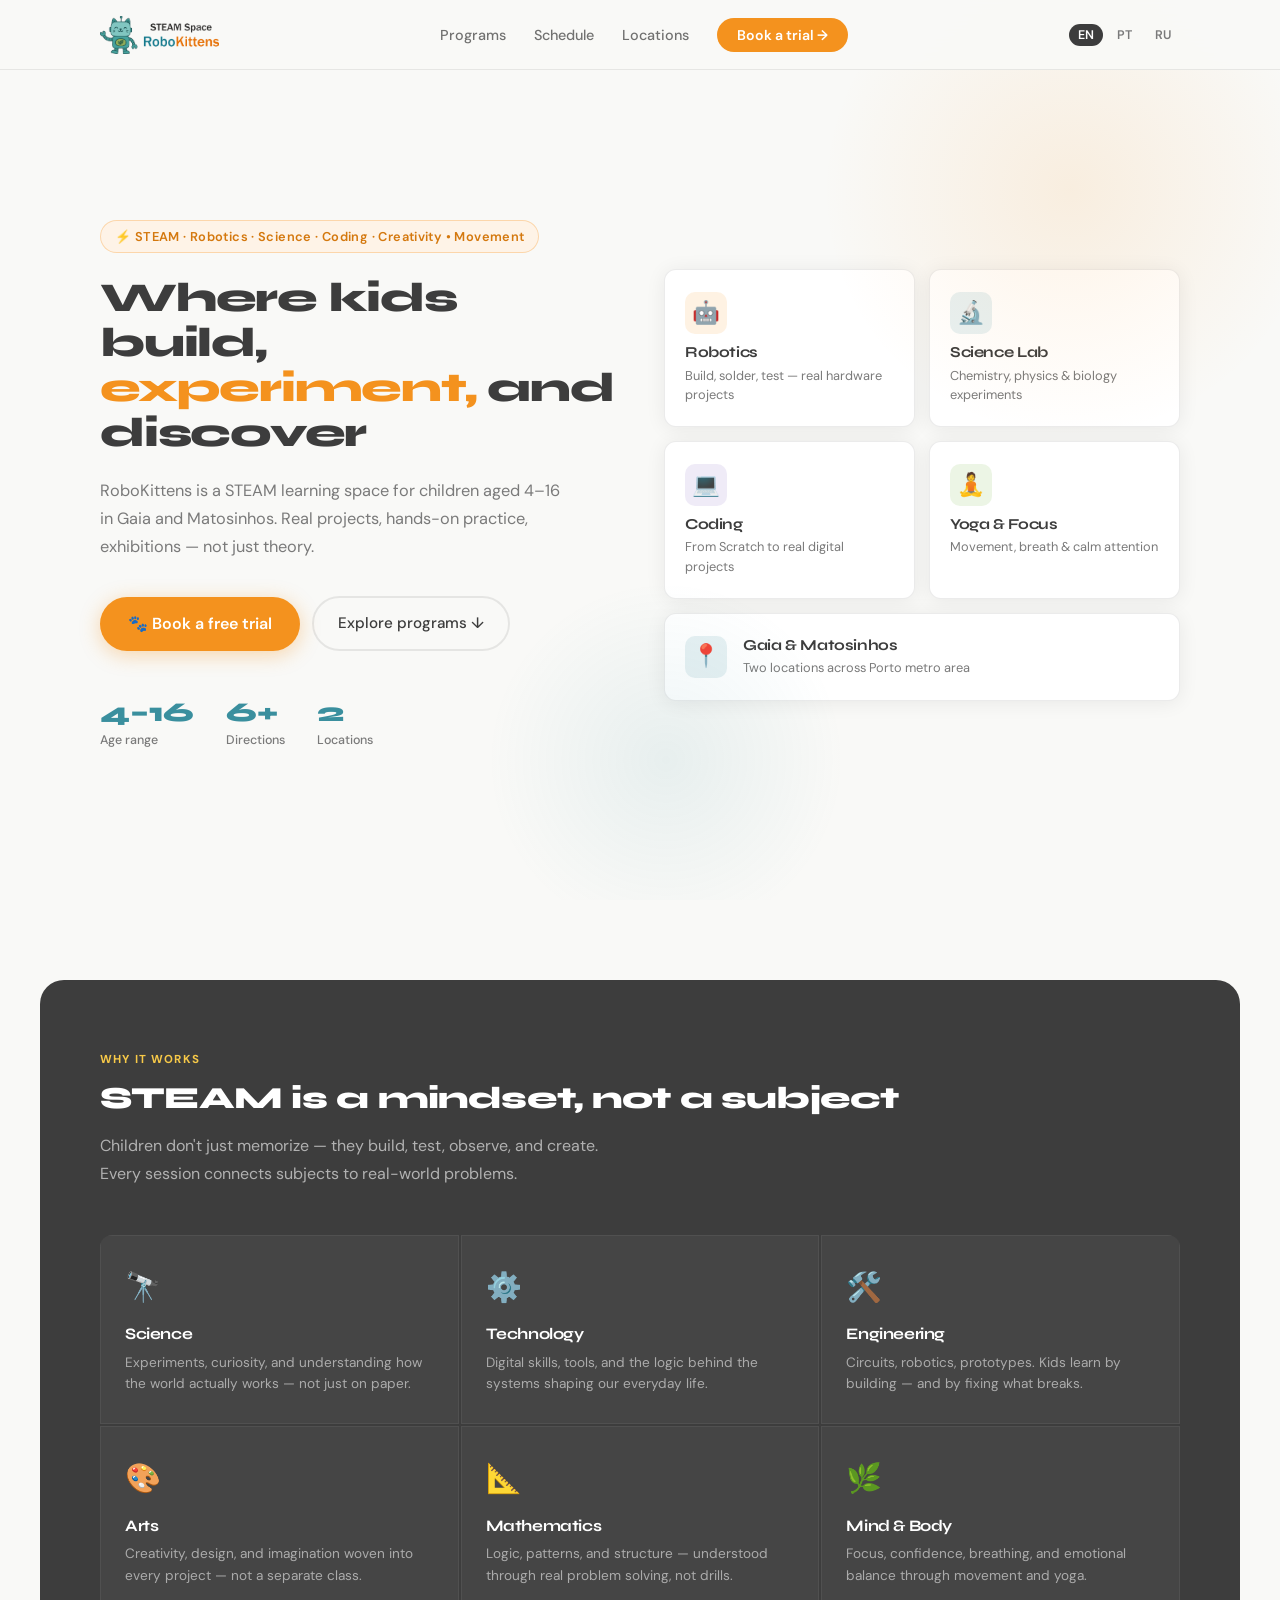
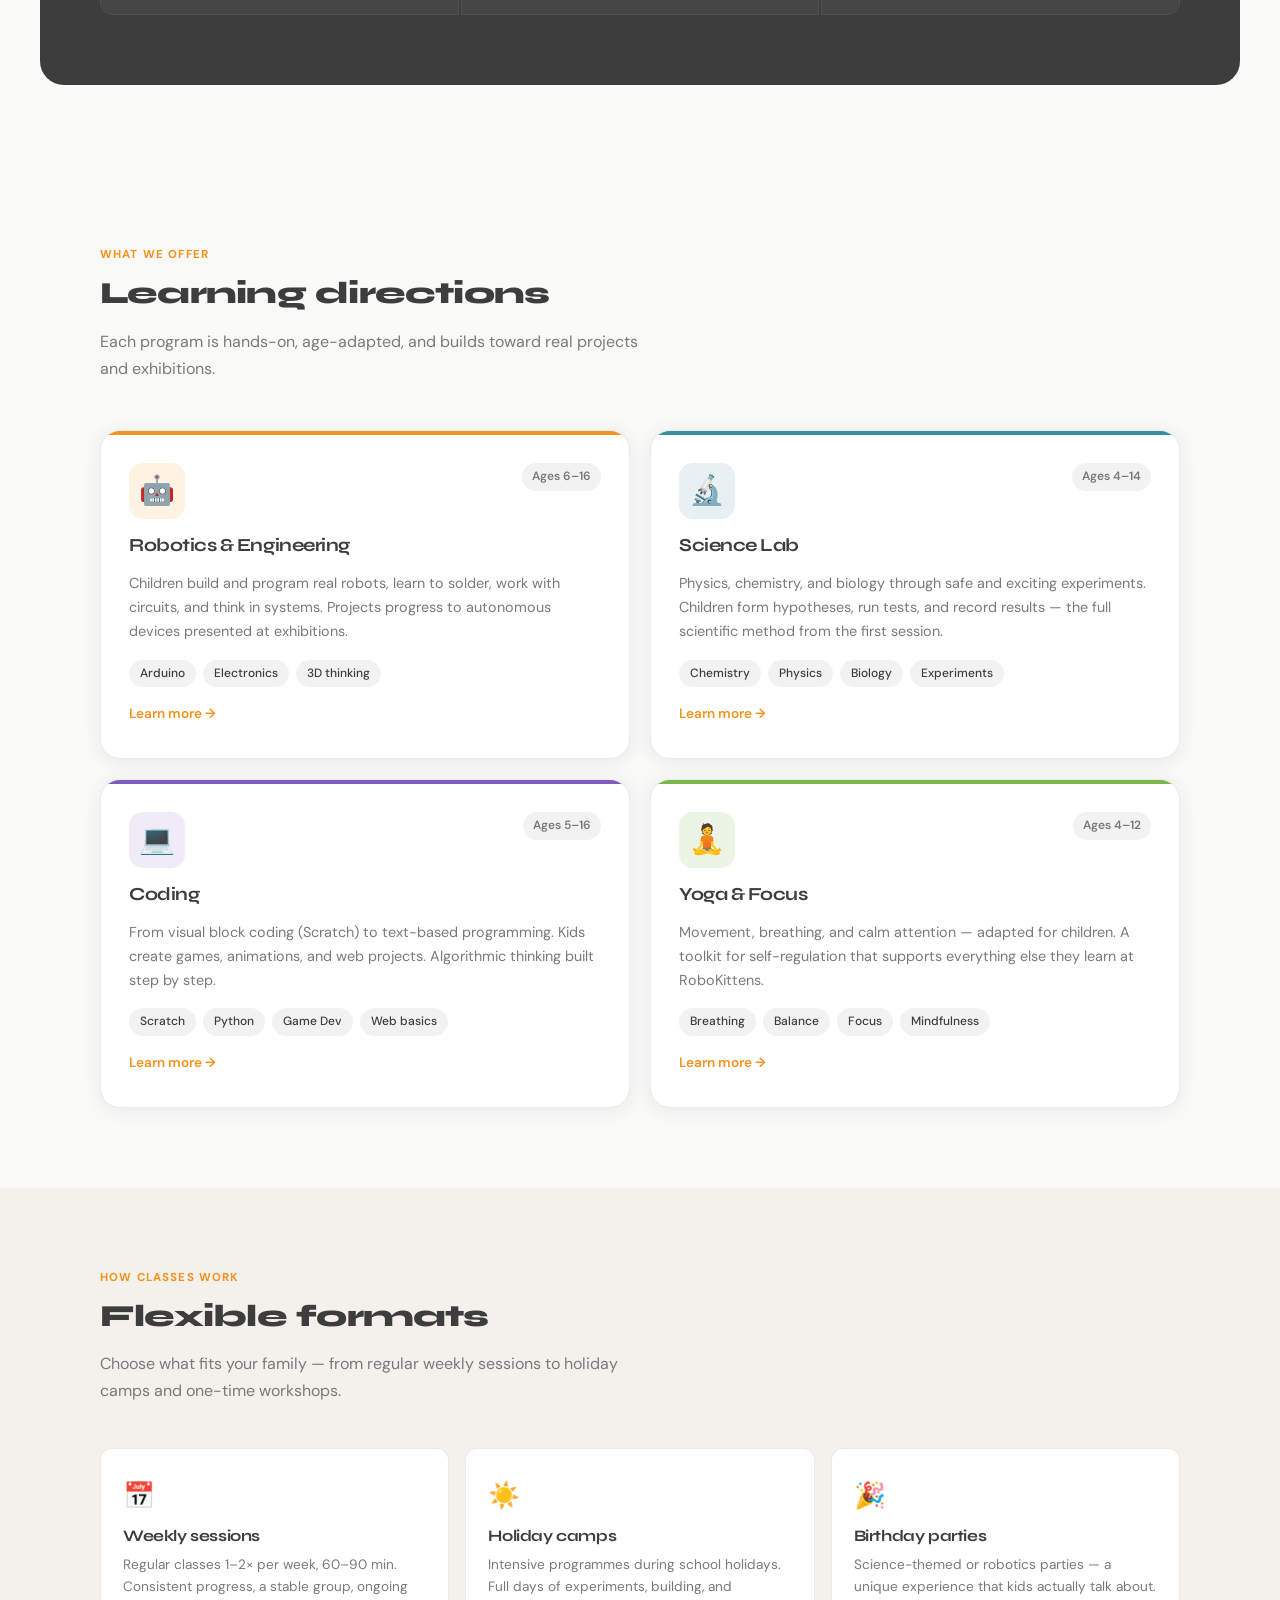
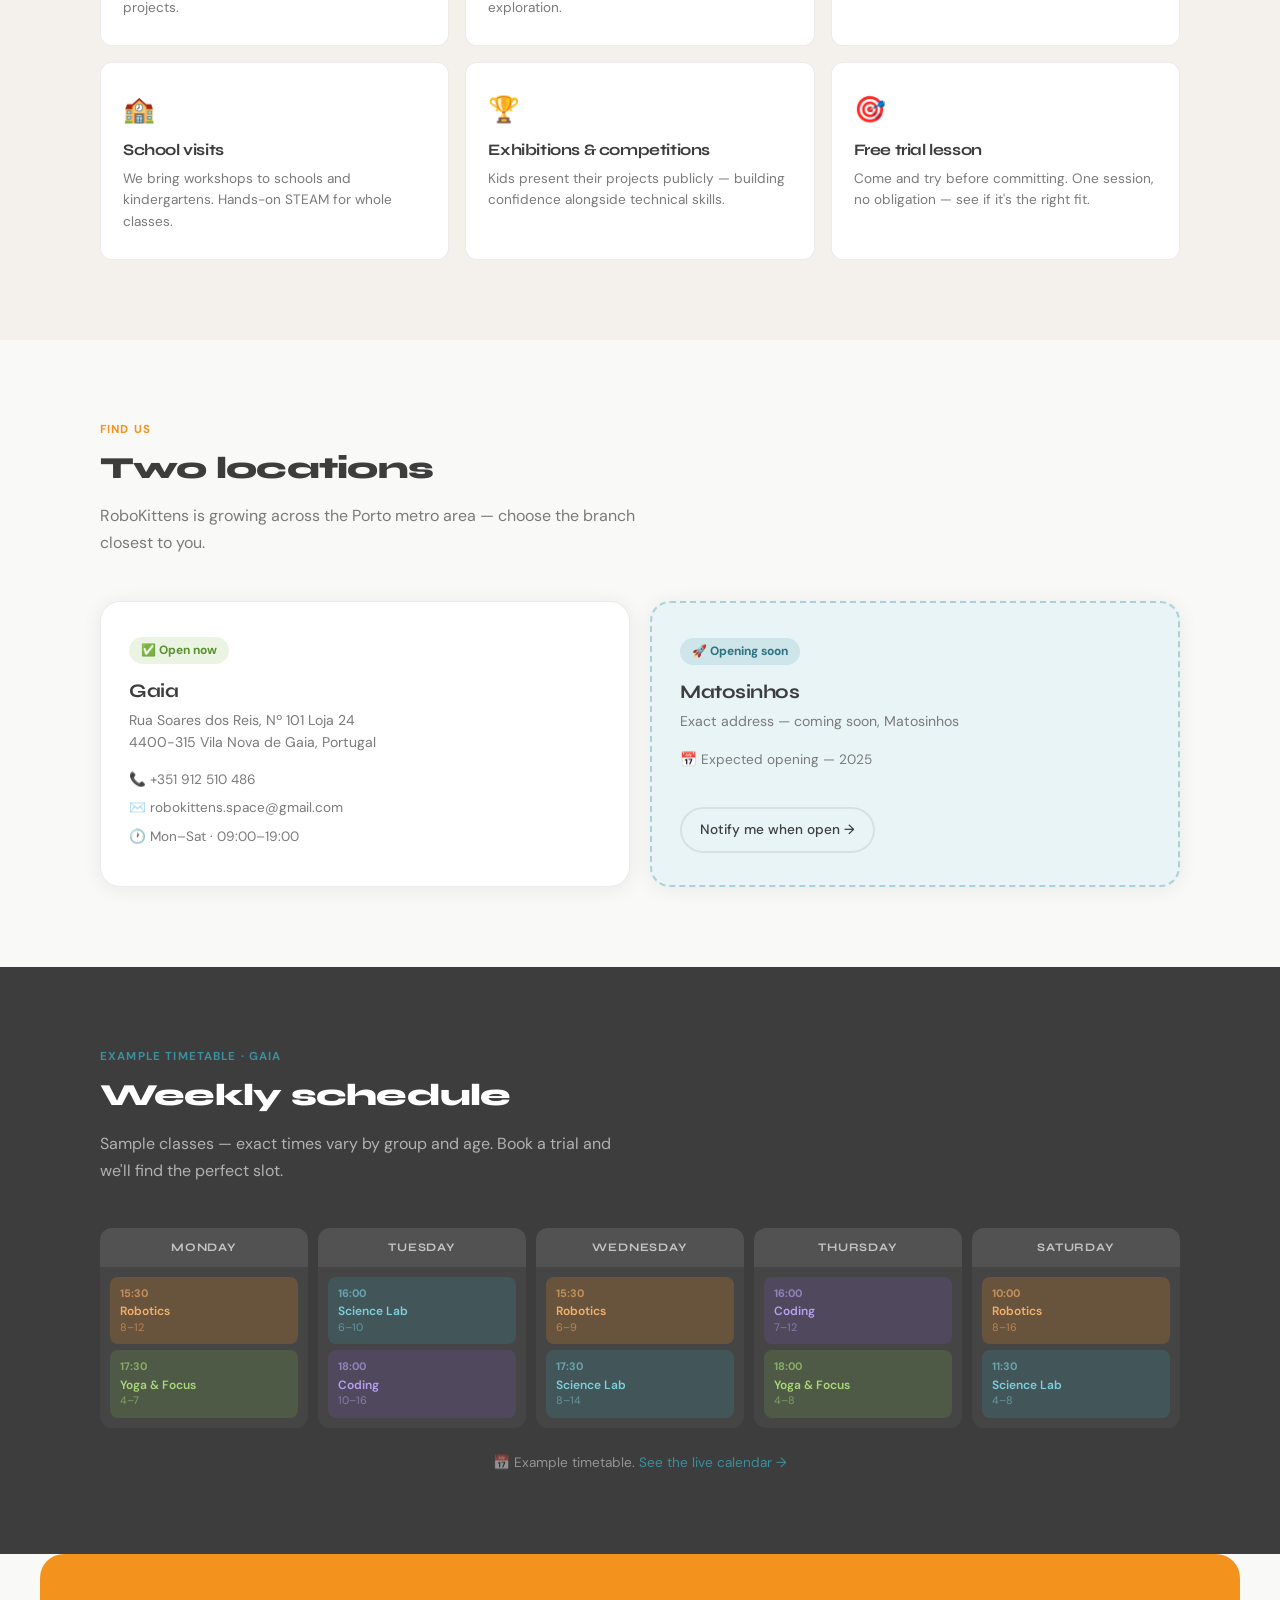
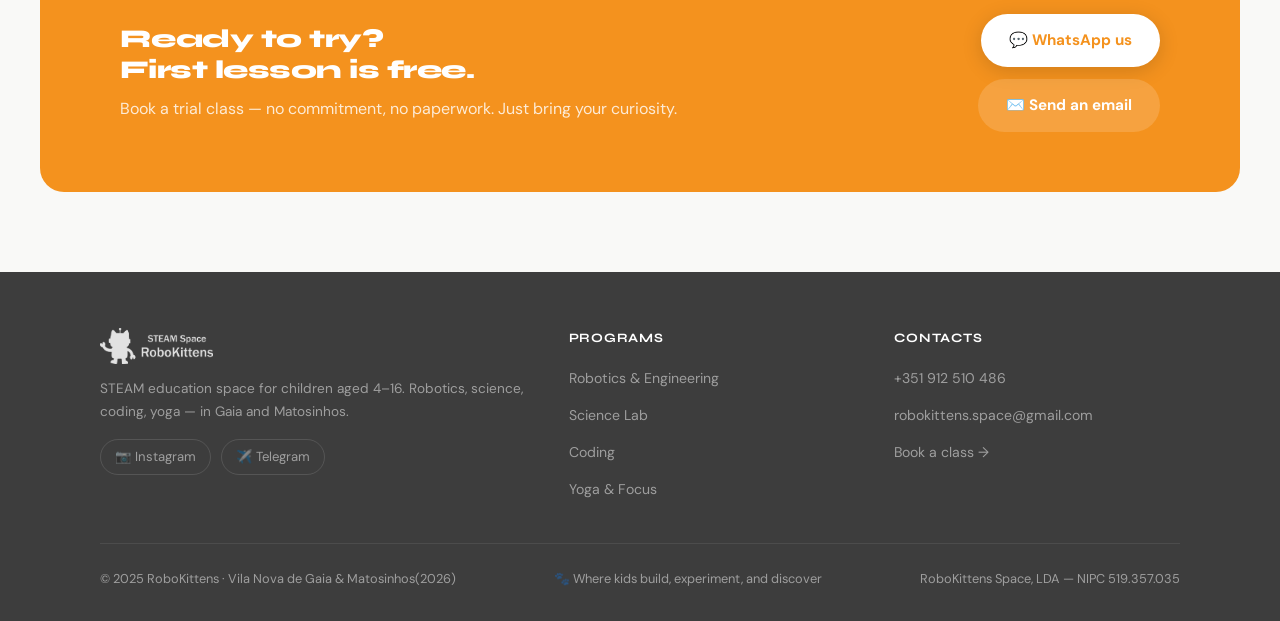
==== commit cc2f2331: "Update index.html" ====
--- a/index.html
+++ b/index.html
@@ -289,7 +289,7 @@
       <div class="loc-card">
         <span class="loc-badge open" data-i18n="locations.openBadge">✅ Open now</span>
         <h3>Gaia</h3>
-        <address>R. de Soares dos Reis 101, Loja 24<br/>4430-999 Vila Nova de Gaia</address>
+        <address>Rua Soares dos Reis, Nº 101 Loja 24<br/>4400-315 Vila Nova de Gaia, Portugal</address>
         <div class="loc-detail">
           <span>📞 <a href="tel:+351912510486">+351 912 510 486</a></span>
           <span>✉️ <a href="mailto:robokittens.space@gmail.com">robokittens.space@gmail.com</a></span>
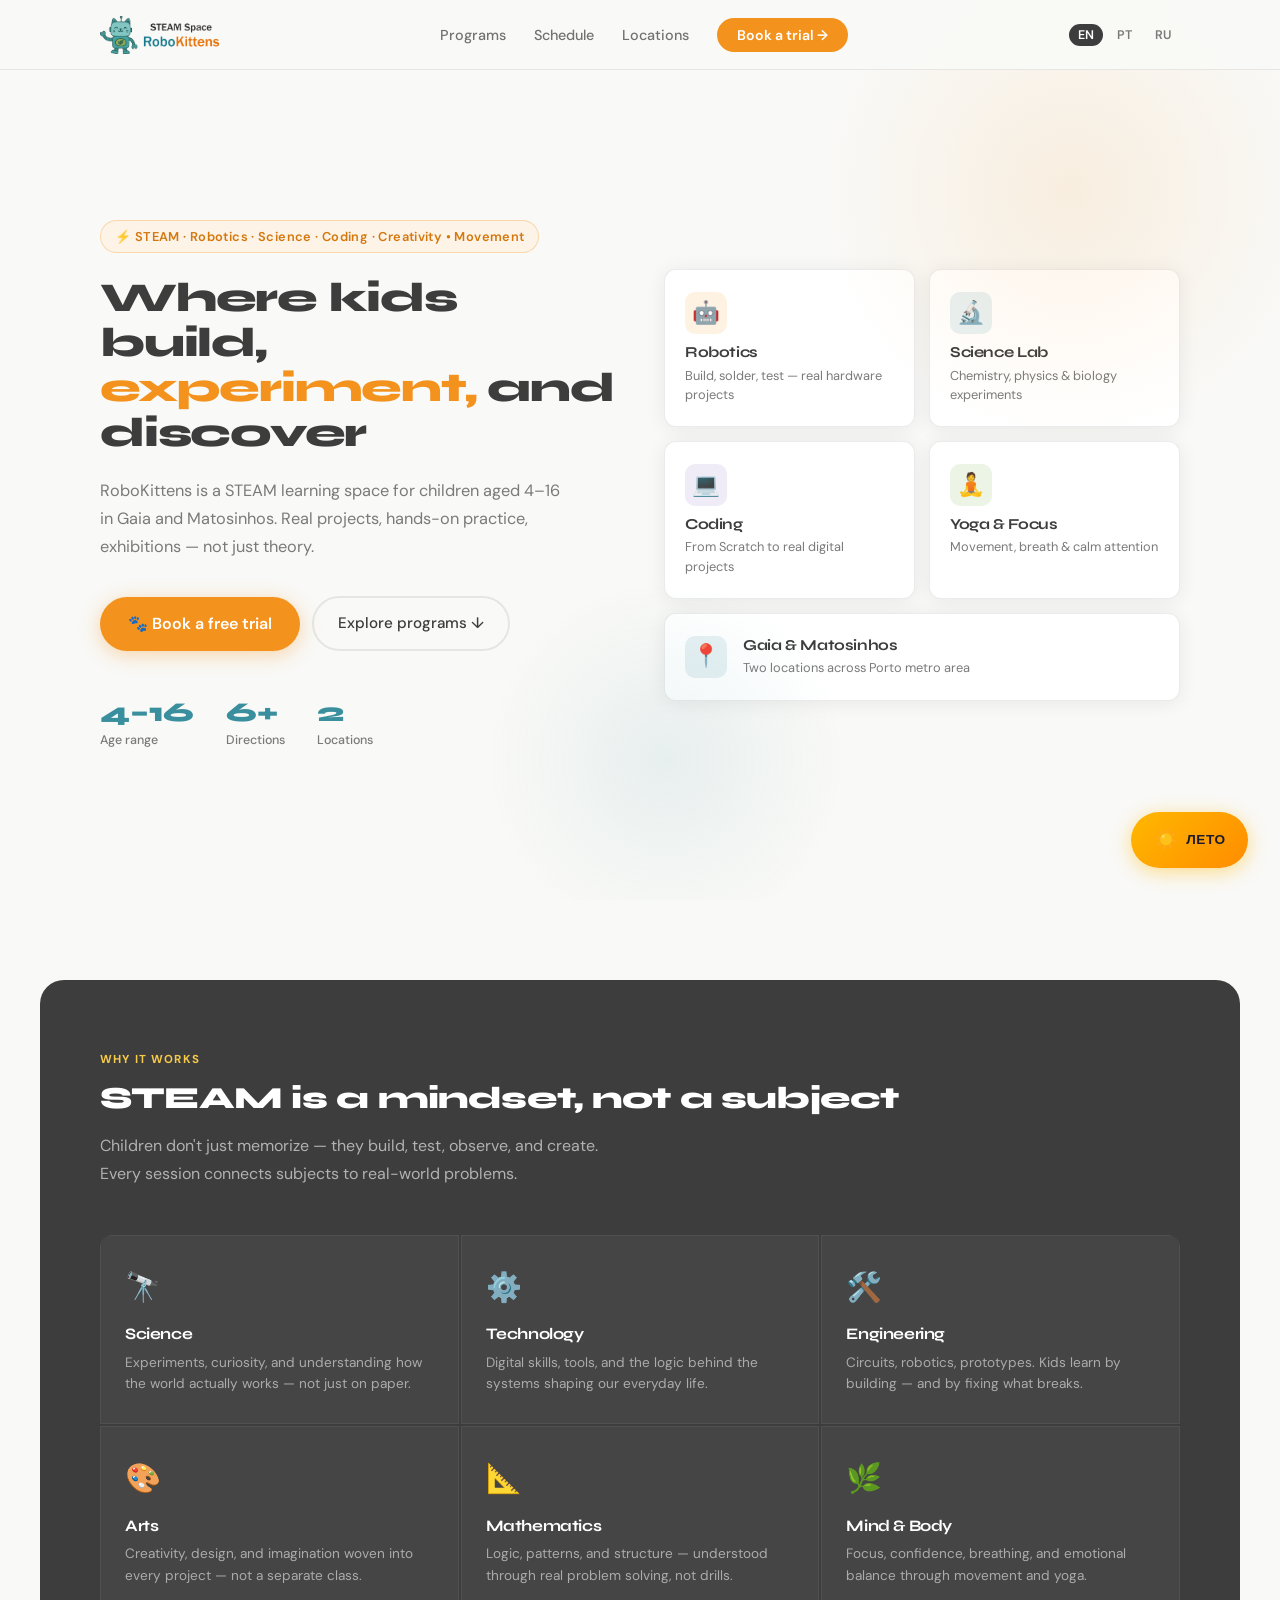
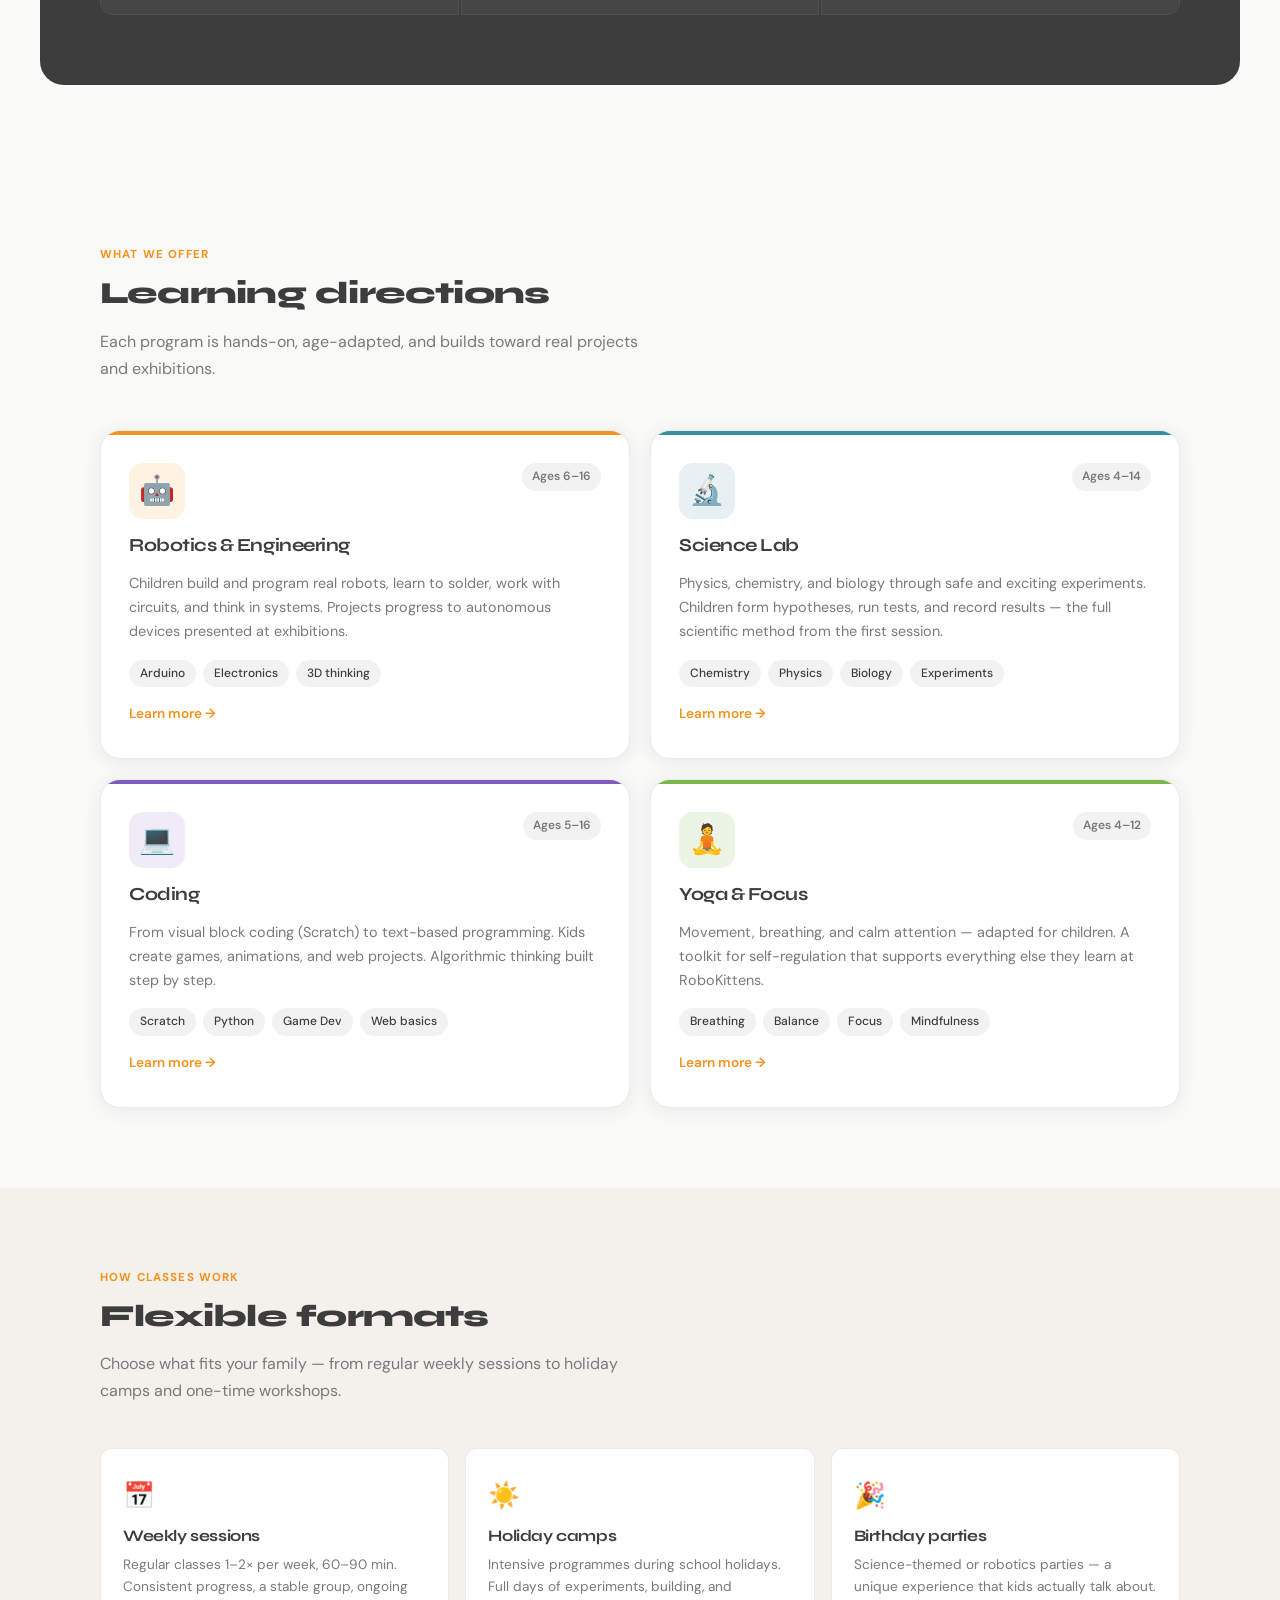
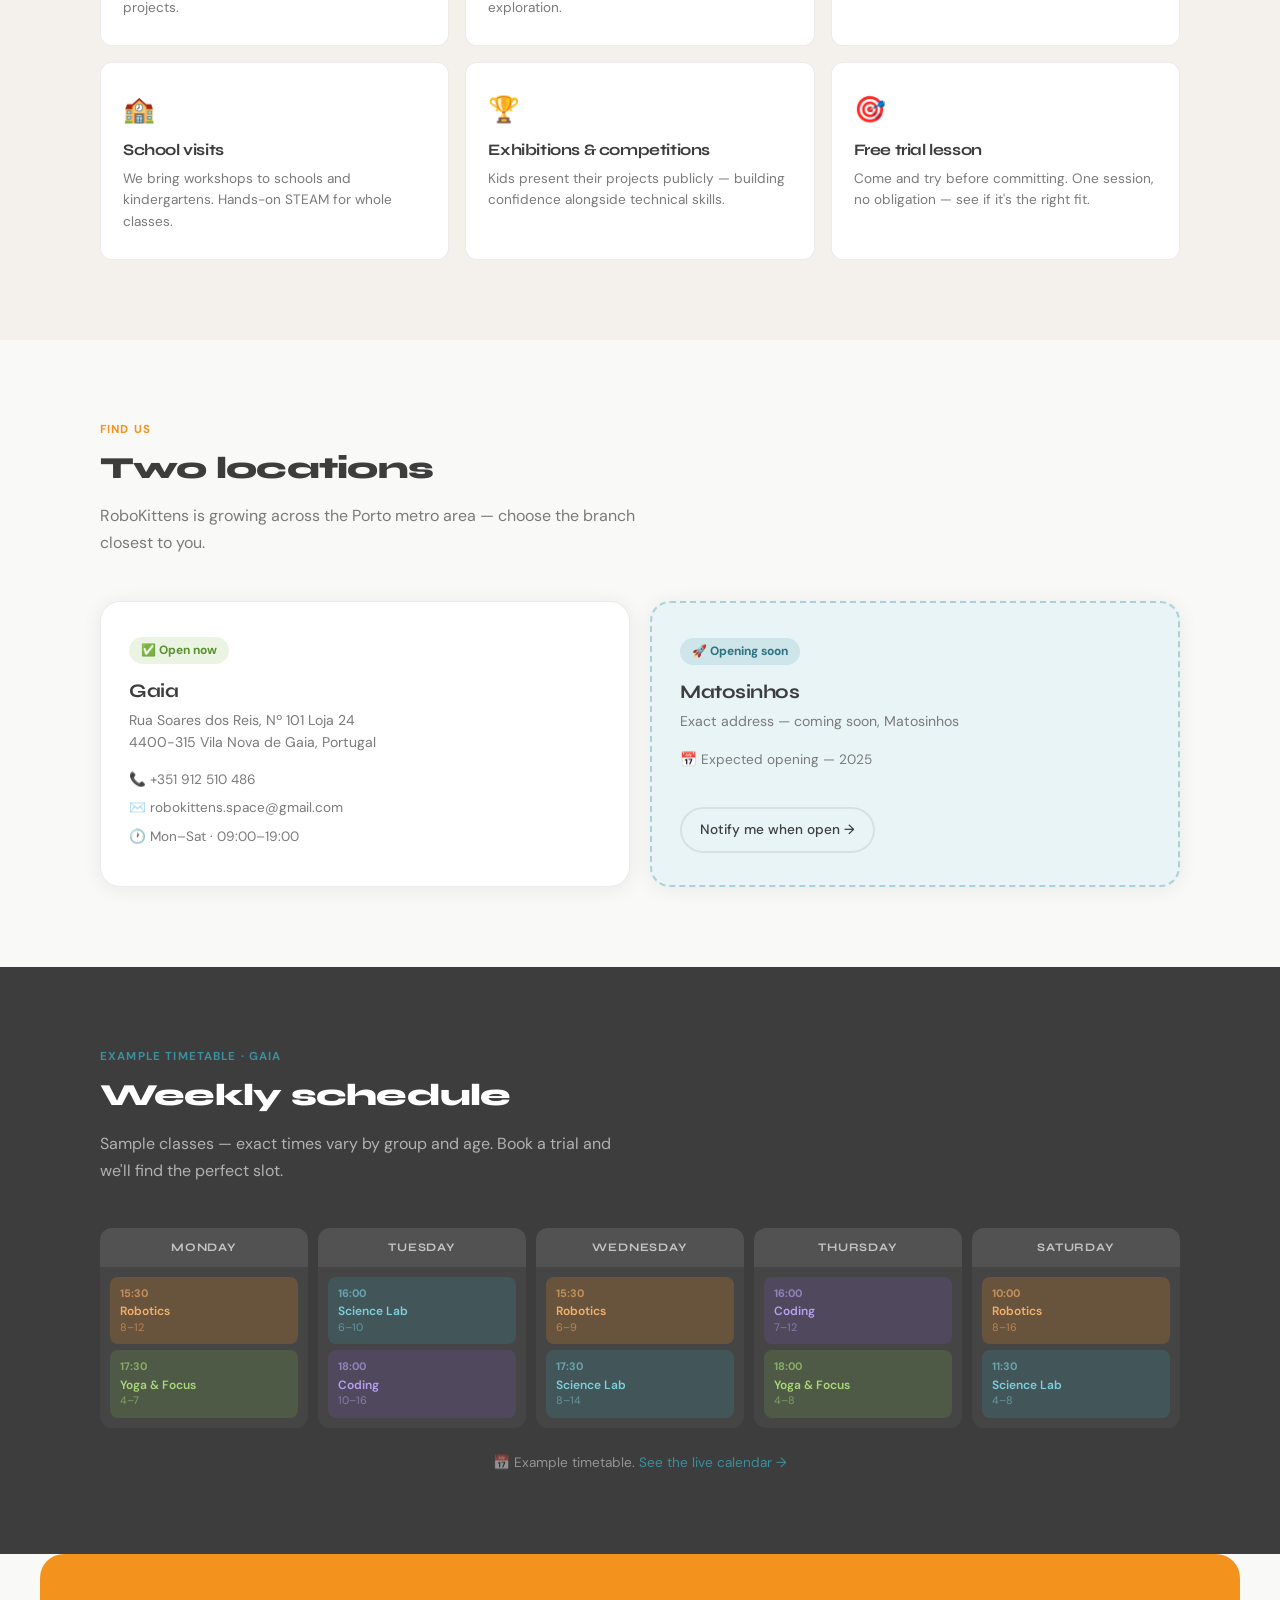
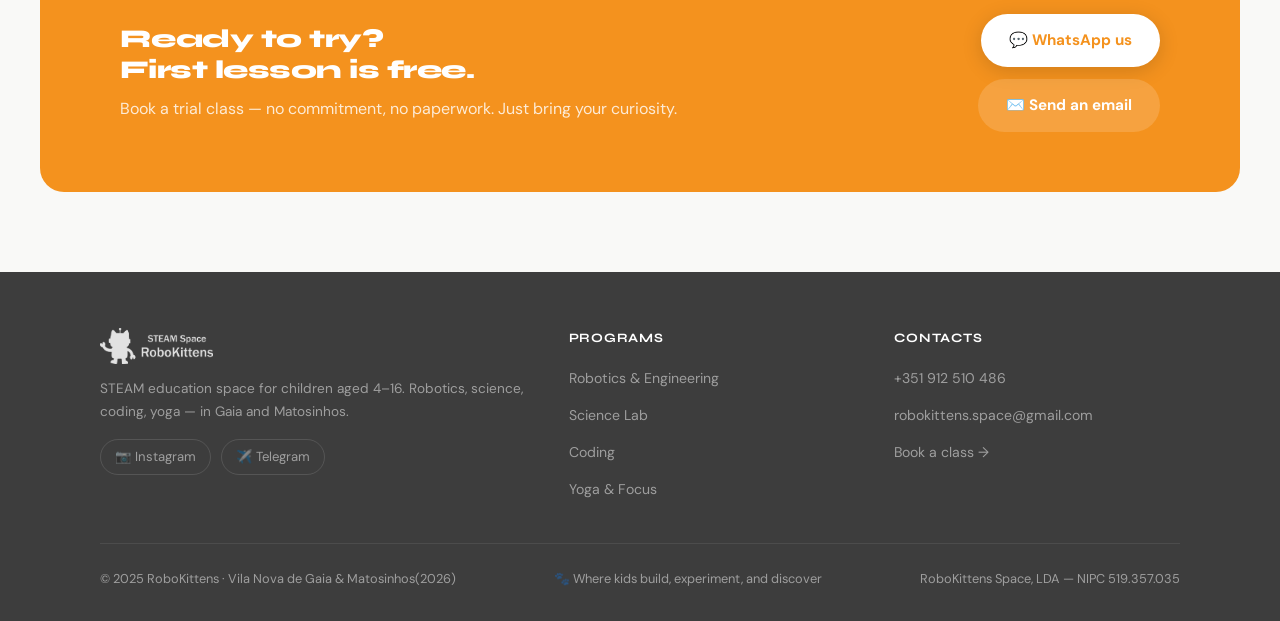
==== commit 12f125c5: "Summer fab snippet · HTML" ====
--- a/index.html
+++ b/index.html
@@ -440,5 +440,59 @@
 </footer>
 
 <script src="assets/js/main.js"></script>
+  <!-- ☀️ ЛЕТНИЙ ЛАГЕРЬ — floating button -->
+<!-- Вставить прямо перед закрывающим тегом </body> в index.html -->
+<style>
+  .summer-fab {
+    position: fixed;
+    bottom: 2rem;
+    right: 2rem;
+    z-index: 9999;
+    display: flex;
+    align-items: center;
+    gap: 0.5rem;
+    background: linear-gradient(135deg, #FFB800, #FF8C00);
+    color: #1C1C2E;
+    font-family: 'Unbounded', 'Inter', sans-serif;
+    font-weight: 800;
+    font-size: 0.85rem;
+    padding: 0.75rem 1.4rem;
+    border-radius: 3rem;
+    border: none;
+    cursor: pointer;
+    text-decoration: none;
+    box-shadow: 0 4px 20px rgba(255, 184, 0, 0.45);
+    animation: fab-pulse 3s ease-in-out infinite;
+    transition: transform .15s, box-shadow .15s;
+    letter-spacing: 0.04em;
+  }
+  .summer-fab:hover {
+    transform: translateY(-3px) scale(1.04);
+    box-shadow: 0 8px 32px rgba(255, 184, 0, 0.6);
+    animation: none;
+  }
+  .summer-fab .fab-sun {
+    font-size: 1.2rem;
+    animation: fab-spin 8s linear infinite;
+    display: inline-block;
+  }
+  @keyframes fab-pulse {
+    0%, 100% { box-shadow: 0 4px 20px rgba(255,184,0,0.45); }
+    50% { box-shadow: 0 6px 28px rgba(255,184,0,0.75); }
+  }
+  @keyframes fab-spin {
+    to { transform: rotate(360deg); }
+  }
+  @media (max-width: 480px) {
+    .summer-fab { bottom: 1.25rem; right: 1.25rem; font-size: 0.78rem; padding: 0.65rem 1.1rem; }
+  }
+</style>
+ 
+<a class="summer-fab" href="/summer.html">
+  <span class="fab-sun">☀️</span>
+  ЛЕТО
+</a>
+<!-- /летний лагерь -->
+ 
 </body>
 </html>
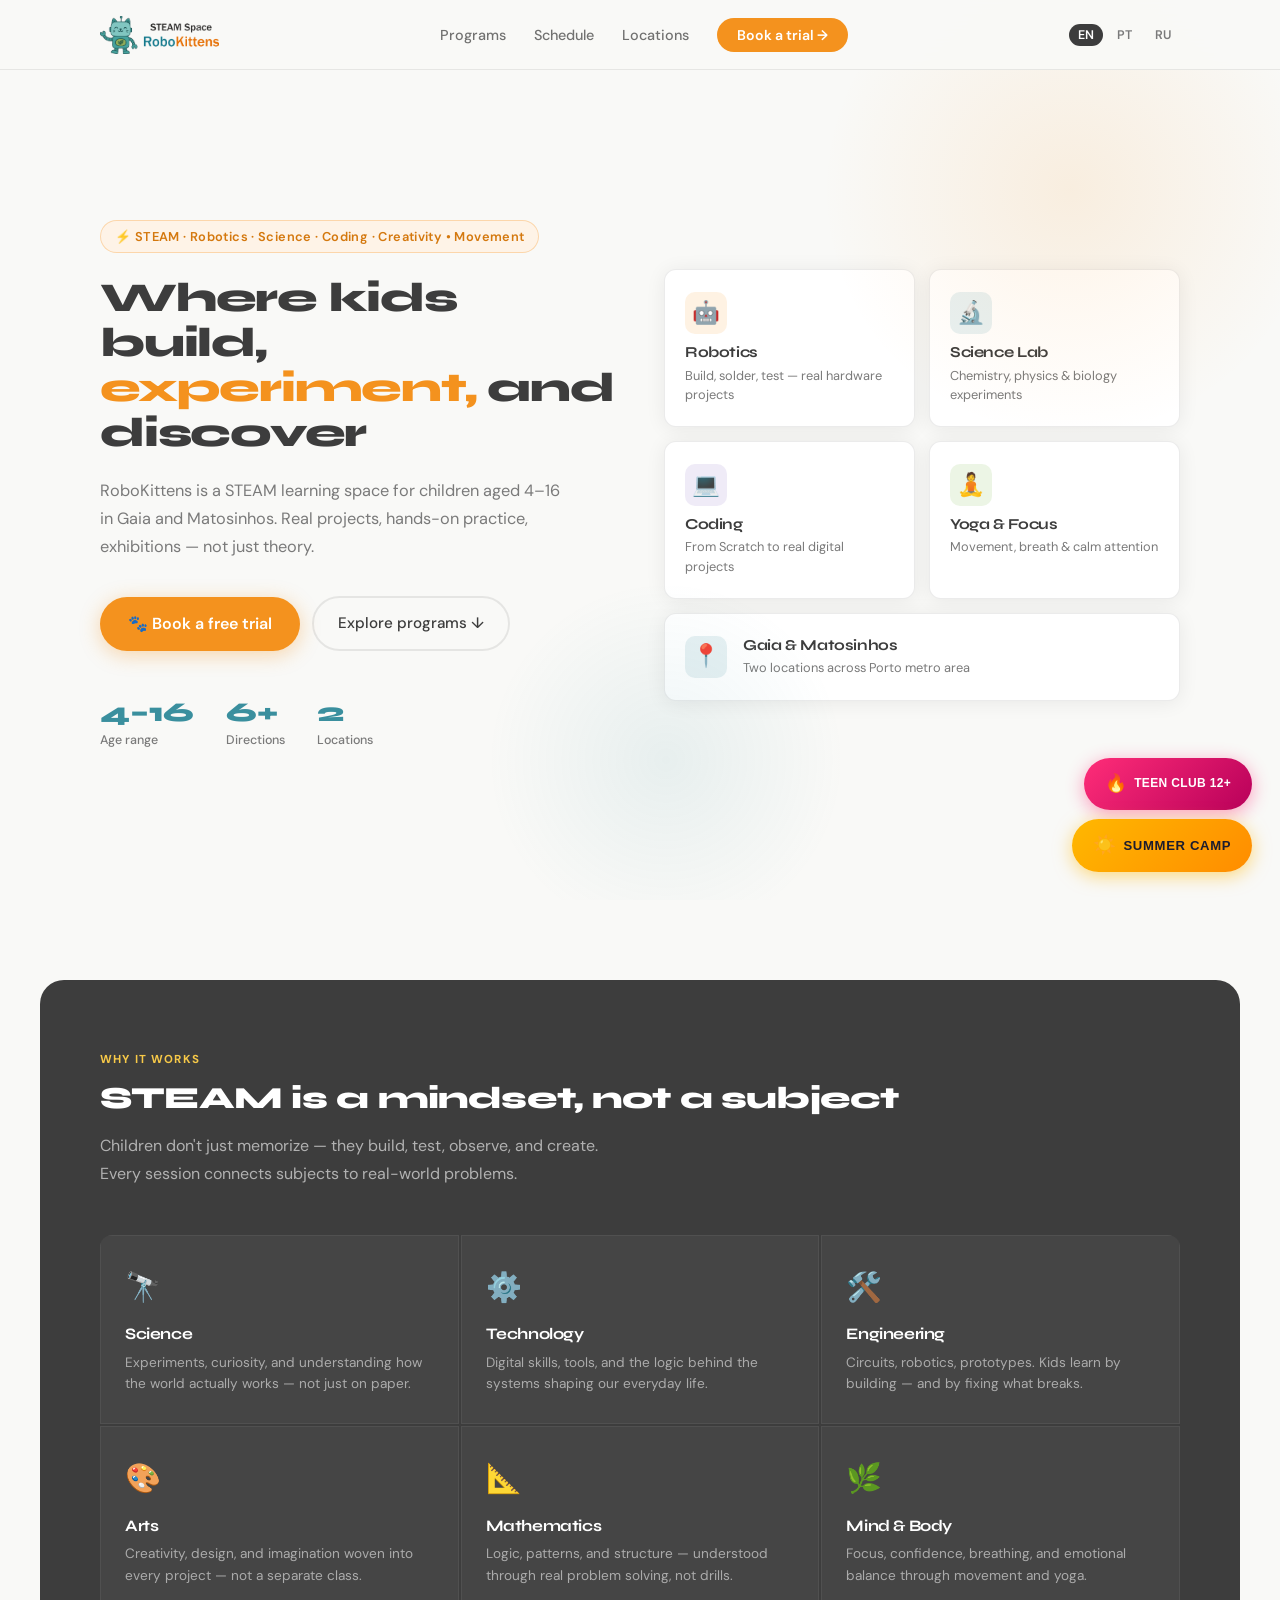
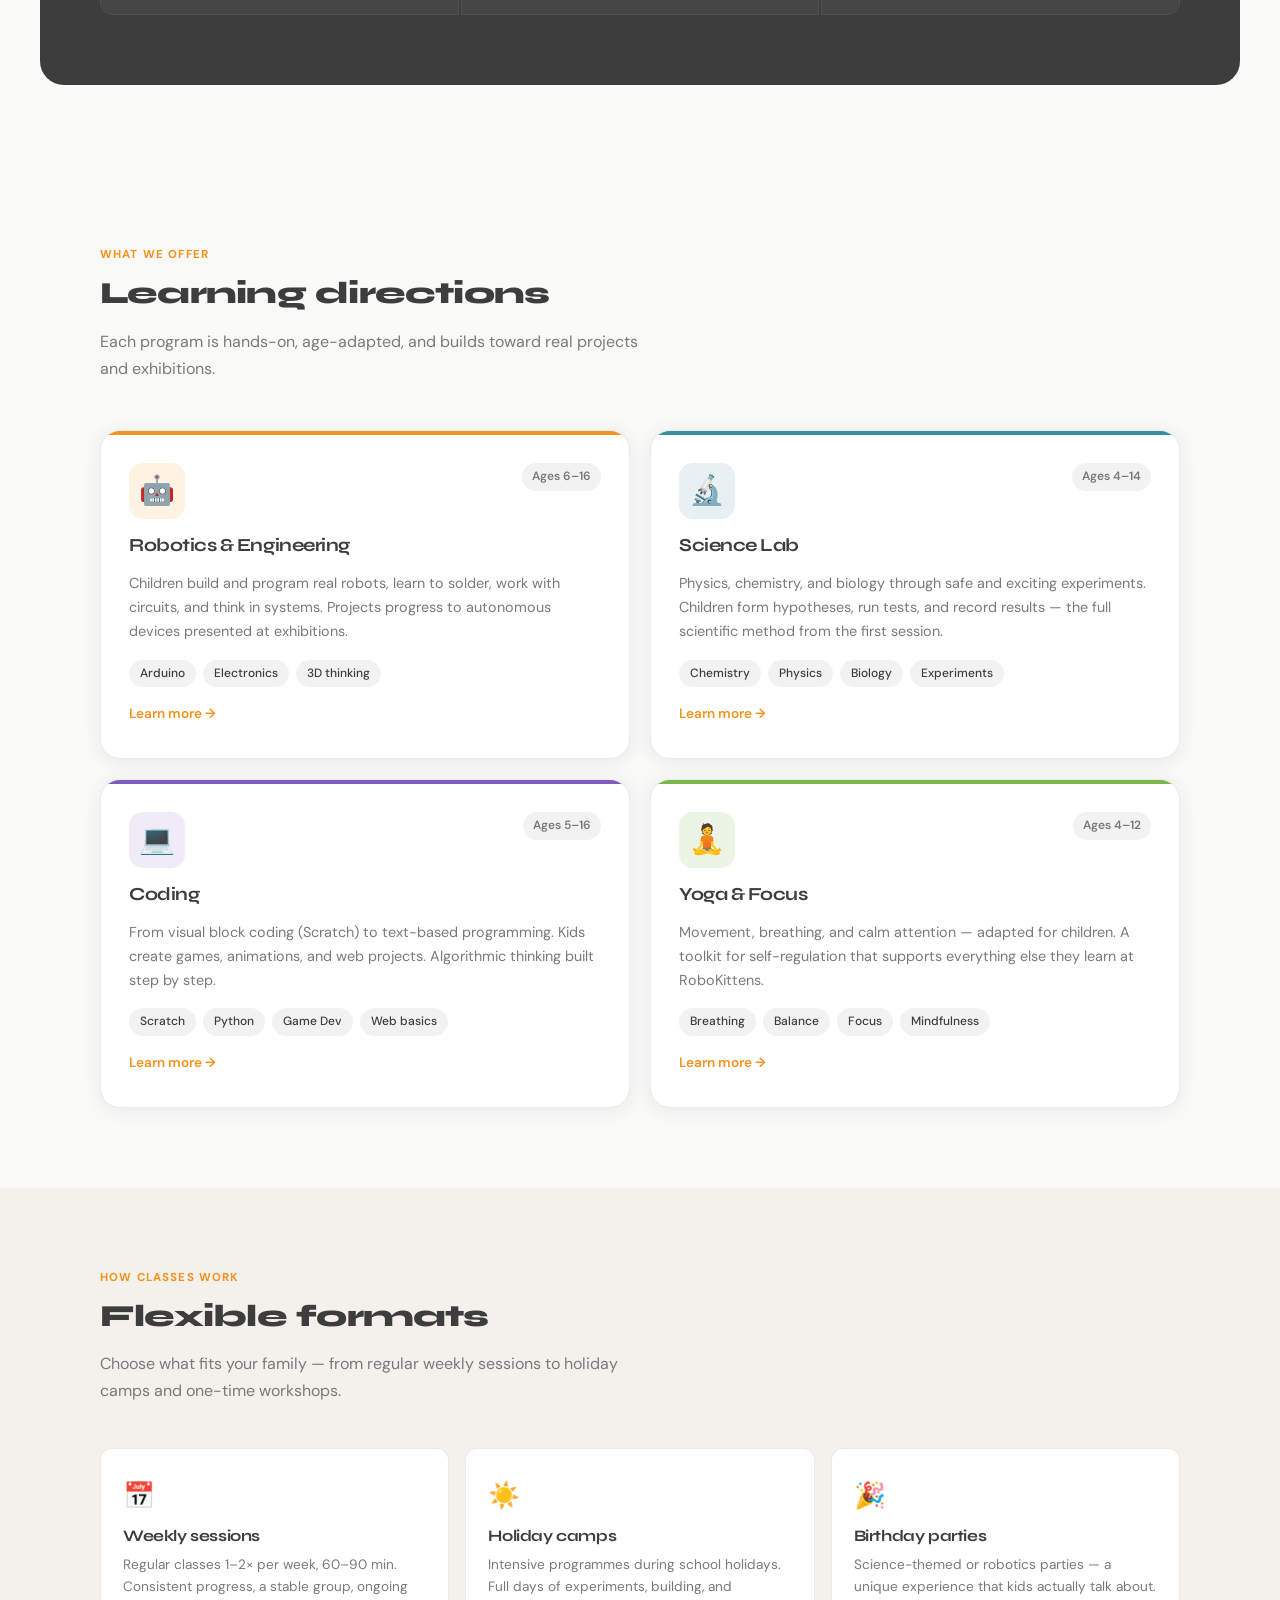
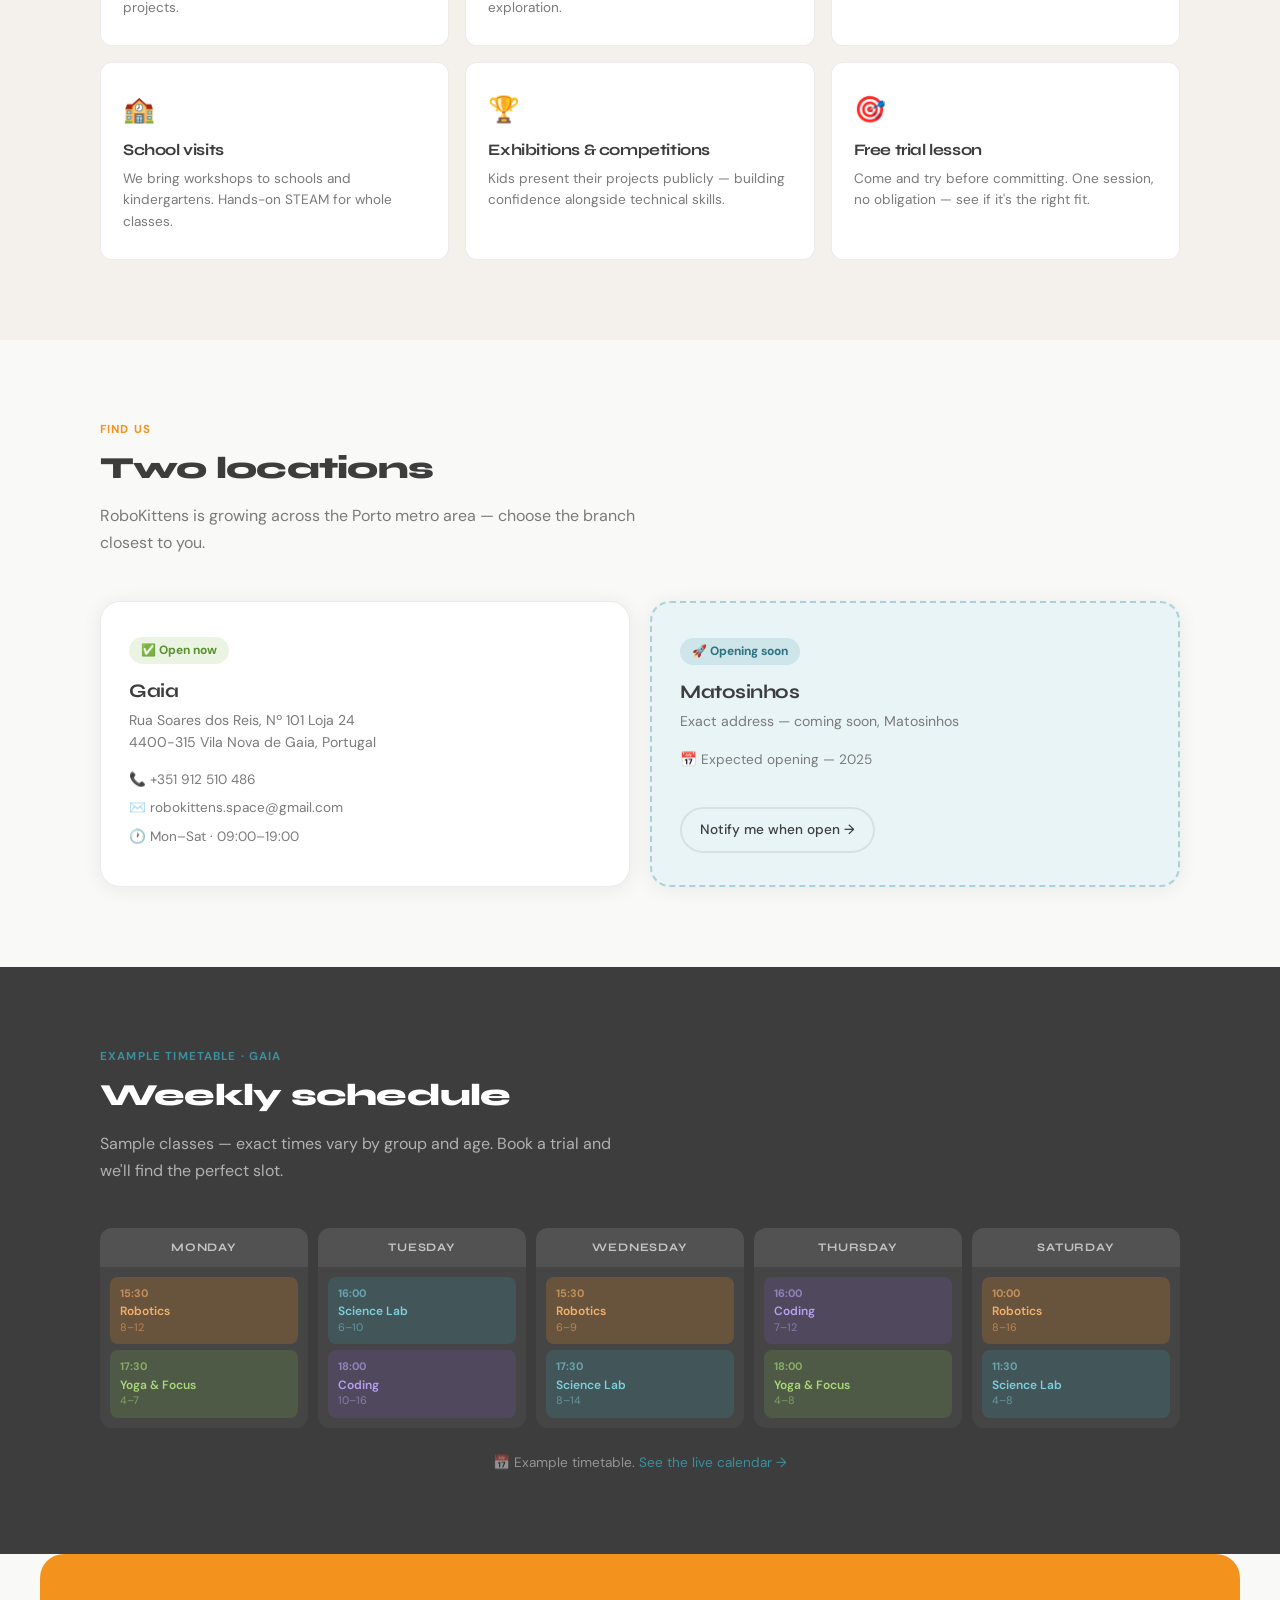
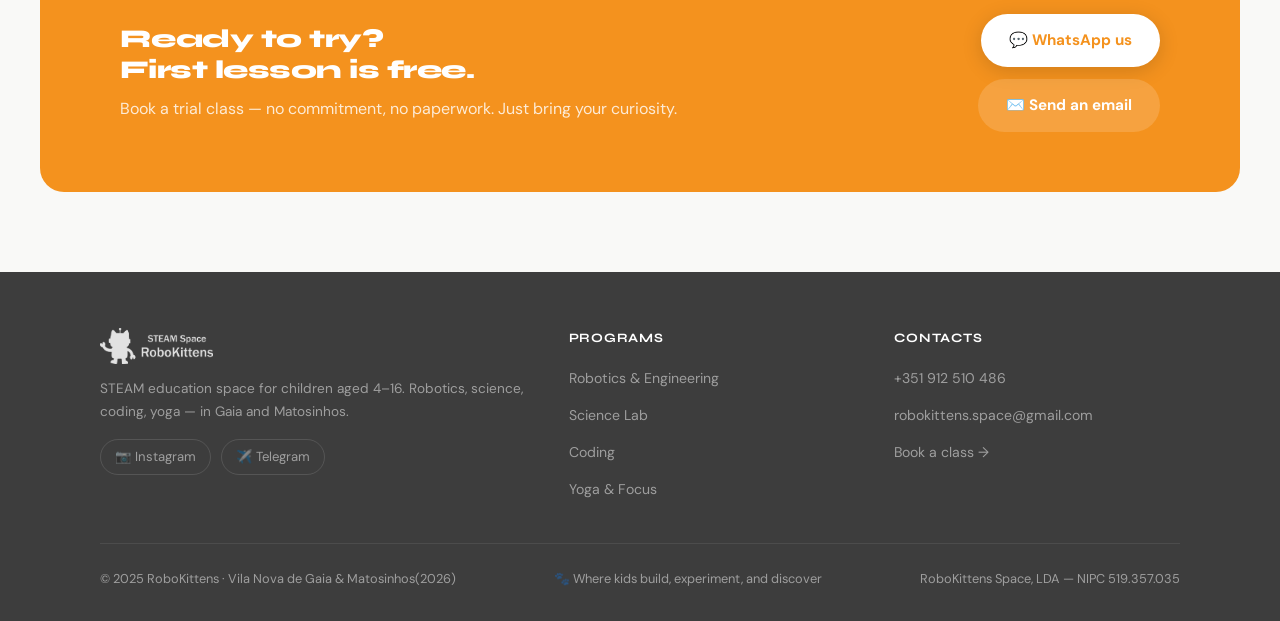
==== commit 73546d79: "Summer fab snippet  v.2.0" ====
--- a/index.html
+++ b/index.html
@@ -440,59 +440,109 @@
 </footer>
 
 <script src="assets/js/main.js"></script>
-  <!-- ☀️ ЛЕТНИЙ ЛАГЕРЬ — floating button -->
+<!-- ☀️ ЛЕТНИЕ КНОПКИ — два floating button'а -->
 <!-- Вставить прямо перед закрывающим тегом </body> в index.html -->
 <style>
-  .summer-fab {
+  .fab-group {
     position: fixed;
-    bottom: 2rem;
-    right: 2rem;
+    bottom: 1.75rem;
+    right: 1.75rem;
     z-index: 9999;
     display: flex;
+    flex-direction: column;
+    align-items: flex-end;
+    gap: 0.6rem;
+  }
+
+  /* Кнопка ЛЕТО */
+  .fab-summer {
+    display: flex;
     align-items: center;
-    gap: 0.5rem;
+    gap: 0.45rem;
     background: linear-gradient(135deg, #FFB800, #FF8C00);
     color: #1C1C2E;
     font-family: 'Unbounded', 'Inter', sans-serif;
     font-weight: 800;
-    font-size: 0.85rem;
-    padding: 0.75rem 1.4rem;
+    font-size: 0.82rem;
+    padding: 0.7rem 1.3rem;
     border-radius: 3rem;
     border: none;
     cursor: pointer;
     text-decoration: none;
-    box-shadow: 0 4px 20px rgba(255, 184, 0, 0.45);
-    animation: fab-pulse 3s ease-in-out infinite;
+    box-shadow: 0 4px 18px rgba(255, 184, 0, 0.5);
+    animation: fab-pulse-sun 3s ease-in-out infinite;
     transition: transform .15s, box-shadow .15s;
-    letter-spacing: 0.04em;
-  }
-  .summer-fab:hover {
+    letter-spacing: 0.05em;
+    white-space: nowrap;
+  }
+  .fab-summer:hover {
     transform: translateY(-3px) scale(1.04);
-    box-shadow: 0 8px 32px rgba(255, 184, 0, 0.6);
+    box-shadow: 0 8px 28px rgba(255, 184, 0, 0.65);
     animation: none;
   }
-  .summer-fab .fab-sun {
-    font-size: 1.2rem;
-    animation: fab-spin 8s linear infinite;
+  .fab-summer .fab-icon {
+    font-size: 1.15rem;
+    animation: fab-spin 10s linear infinite;
     display: inline-block;
   }
-  @keyframes fab-pulse {
-    0%, 100% { box-shadow: 0 4px 20px rgba(255,184,0,0.45); }
-    50% { box-shadow: 0 6px 28px rgba(255,184,0,0.75); }
-  }
-  @keyframes fab-spin {
-    to { transform: rotate(360deg); }
-  }
+
+  /* Кнопка ПОДРОСТКОВЫЙ КЛУБ */
+  .fab-teen {
+    display: flex;
+    align-items: center;
+    gap: 0.45rem;
+    background: linear-gradient(135deg, #FF2D78, #B8005A);
+    color: #fff;
+    font-family: 'Unbounded', 'Inter', sans-serif;
+    font-weight: 800;
+    font-size: 0.75rem;
+    padding: 0.7rem 1.3rem;
+    border-radius: 3rem;
+    border: none;
+    cursor: pointer;
+    text-decoration: none;
+    box-shadow: 0 4px 18px rgba(255, 45, 120, 0.45);
+    animation: fab-pulse-teen 3s ease-in-out infinite 1.5s;
+    transition: transform .15s, box-shadow .15s;
+    letter-spacing: 0.03em;
+    white-space: nowrap;
+  }
+  .fab-teen:hover {
+    transform: translateY(-3px) scale(1.04);
+    box-shadow: 0 8px 28px rgba(255, 45, 120, 0.65);
+    animation: none;
+  }
+  .fab-teen .fab-icon {
+    font-size: 1.1rem;
+  }
+
+  @keyframes fab-spin { to { transform: rotate(360deg); } }
+  @keyframes fab-pulse-sun {
+    0%, 100% { box-shadow: 0 4px 18px rgba(255,184,0,0.5); }
+    50% { box-shadow: 0 6px 26px rgba(255,184,0,0.8); }
+  }
+  @keyframes fab-pulse-teen {
+    0%, 100% { box-shadow: 0 4px 18px rgba(255,45,120,0.45); }
+    50% { box-shadow: 0 6px 26px rgba(255,45,120,0.7); }
+  }
+
   @media (max-width: 480px) {
-    .summer-fab { bottom: 1.25rem; right: 1.25rem; font-size: 0.78rem; padding: 0.65rem 1.1rem; }
+    .fab-group { bottom: 1rem; right: 1rem; gap: 0.5rem; }
+    .fab-summer, .fab-teen { font-size: 0.72rem; padding: 0.6rem 1rem; }
   }
 </style>
- 
-<a class="summer-fab" href="/summer.html">
-  <span class="fab-sun">☀️</span>
-  ЛЕТО
-</a>
-<!-- /летний лагерь -->
+
+<div class="fab-group">
+  <a class="fab-teen" href="/teen-club.html">
+    <span class="fab-icon">🔥</span>
+    TEEN CLUB 12+
+  </a>
+  <a class="fab-summer" href="/summer.html">
+    <span class="fab-icon">☀️</span>
+    SUMMER CAMP
+  </a>
+</div>
+<!-- /летние кнопки -->
  
 </body>
 </html>
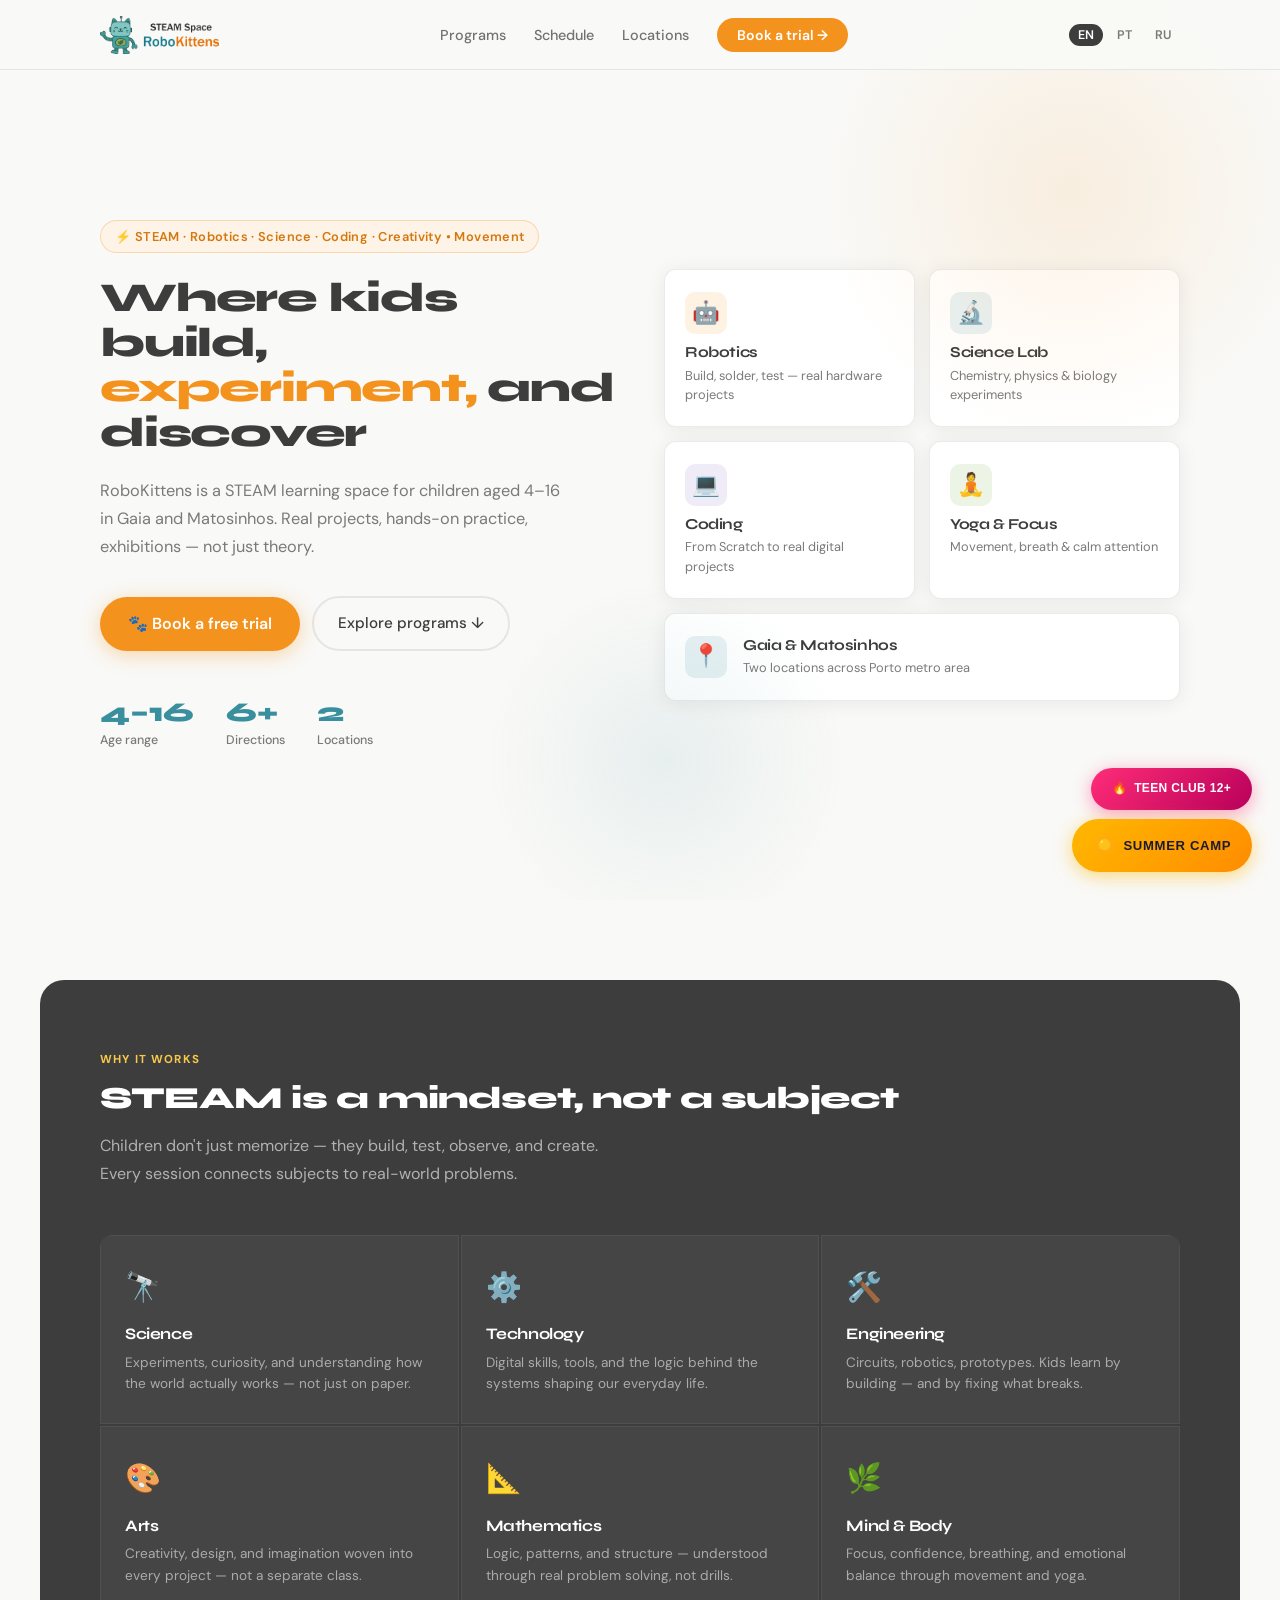
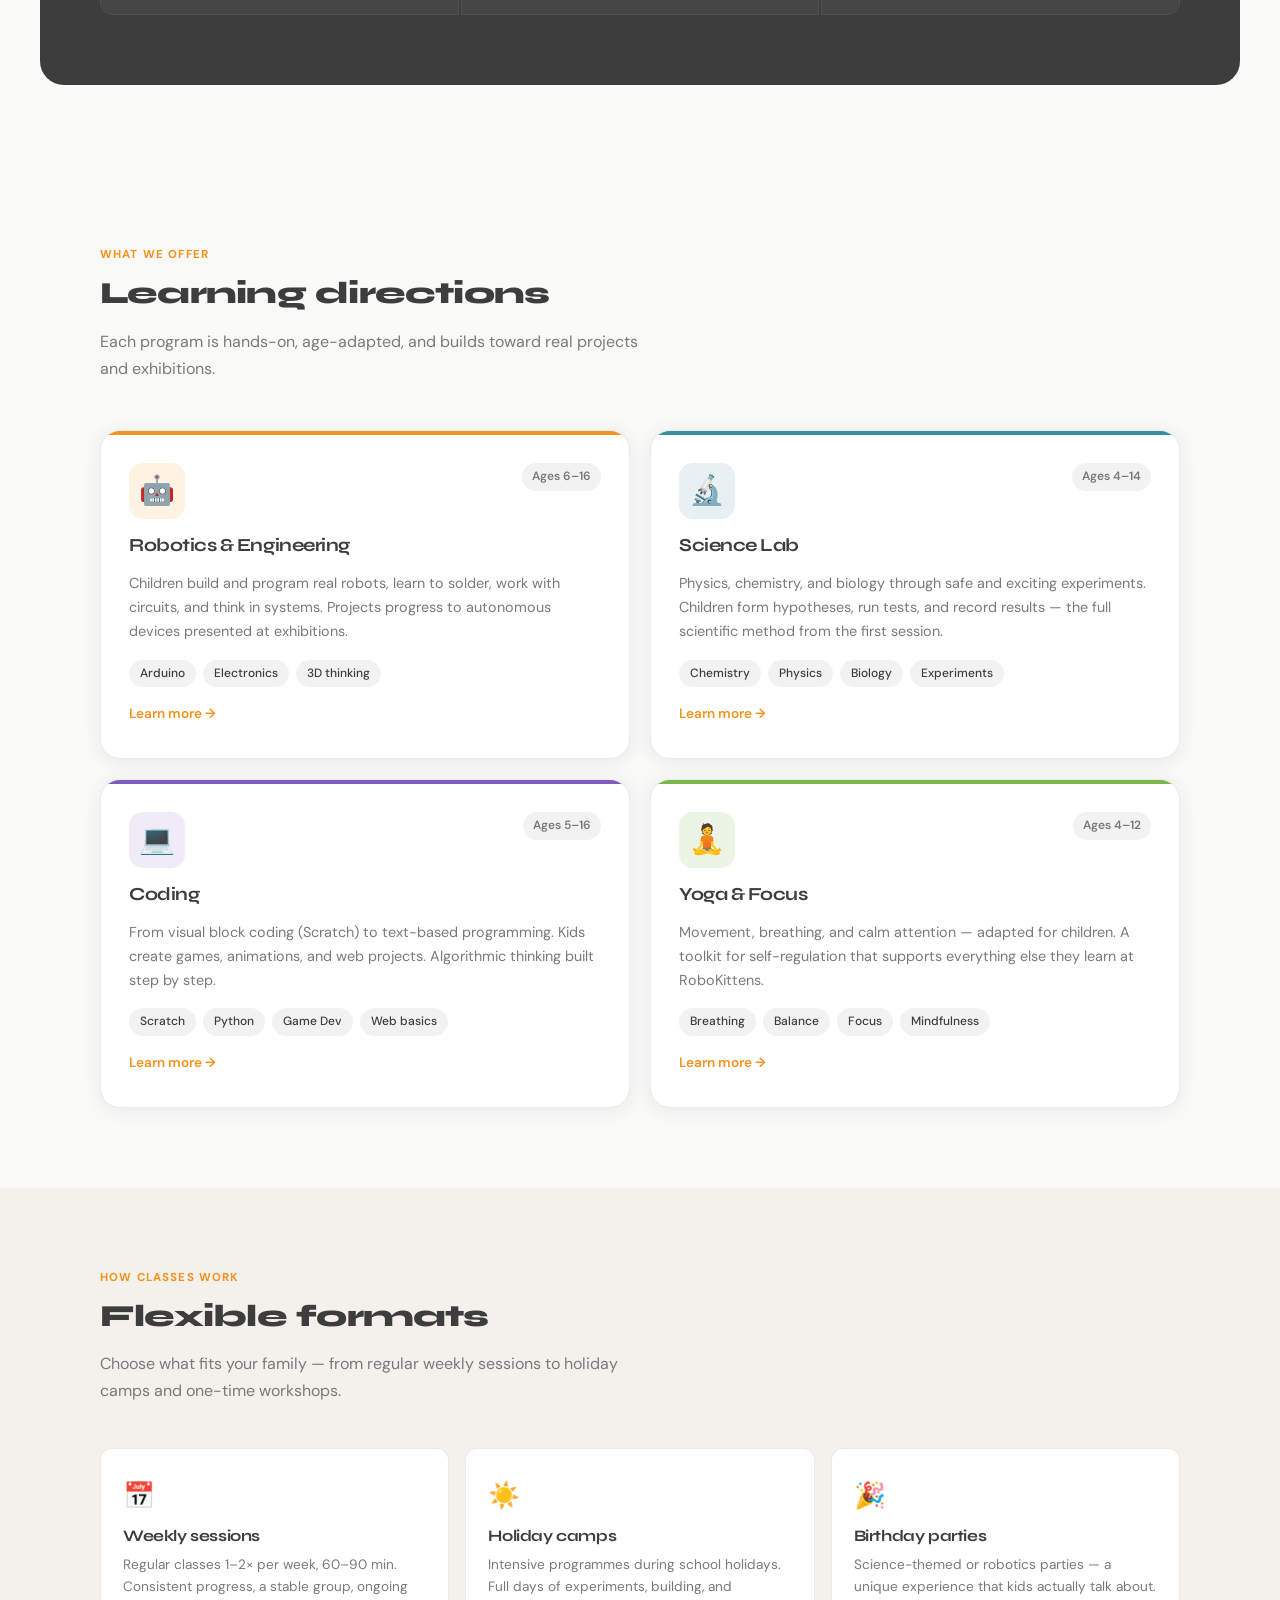
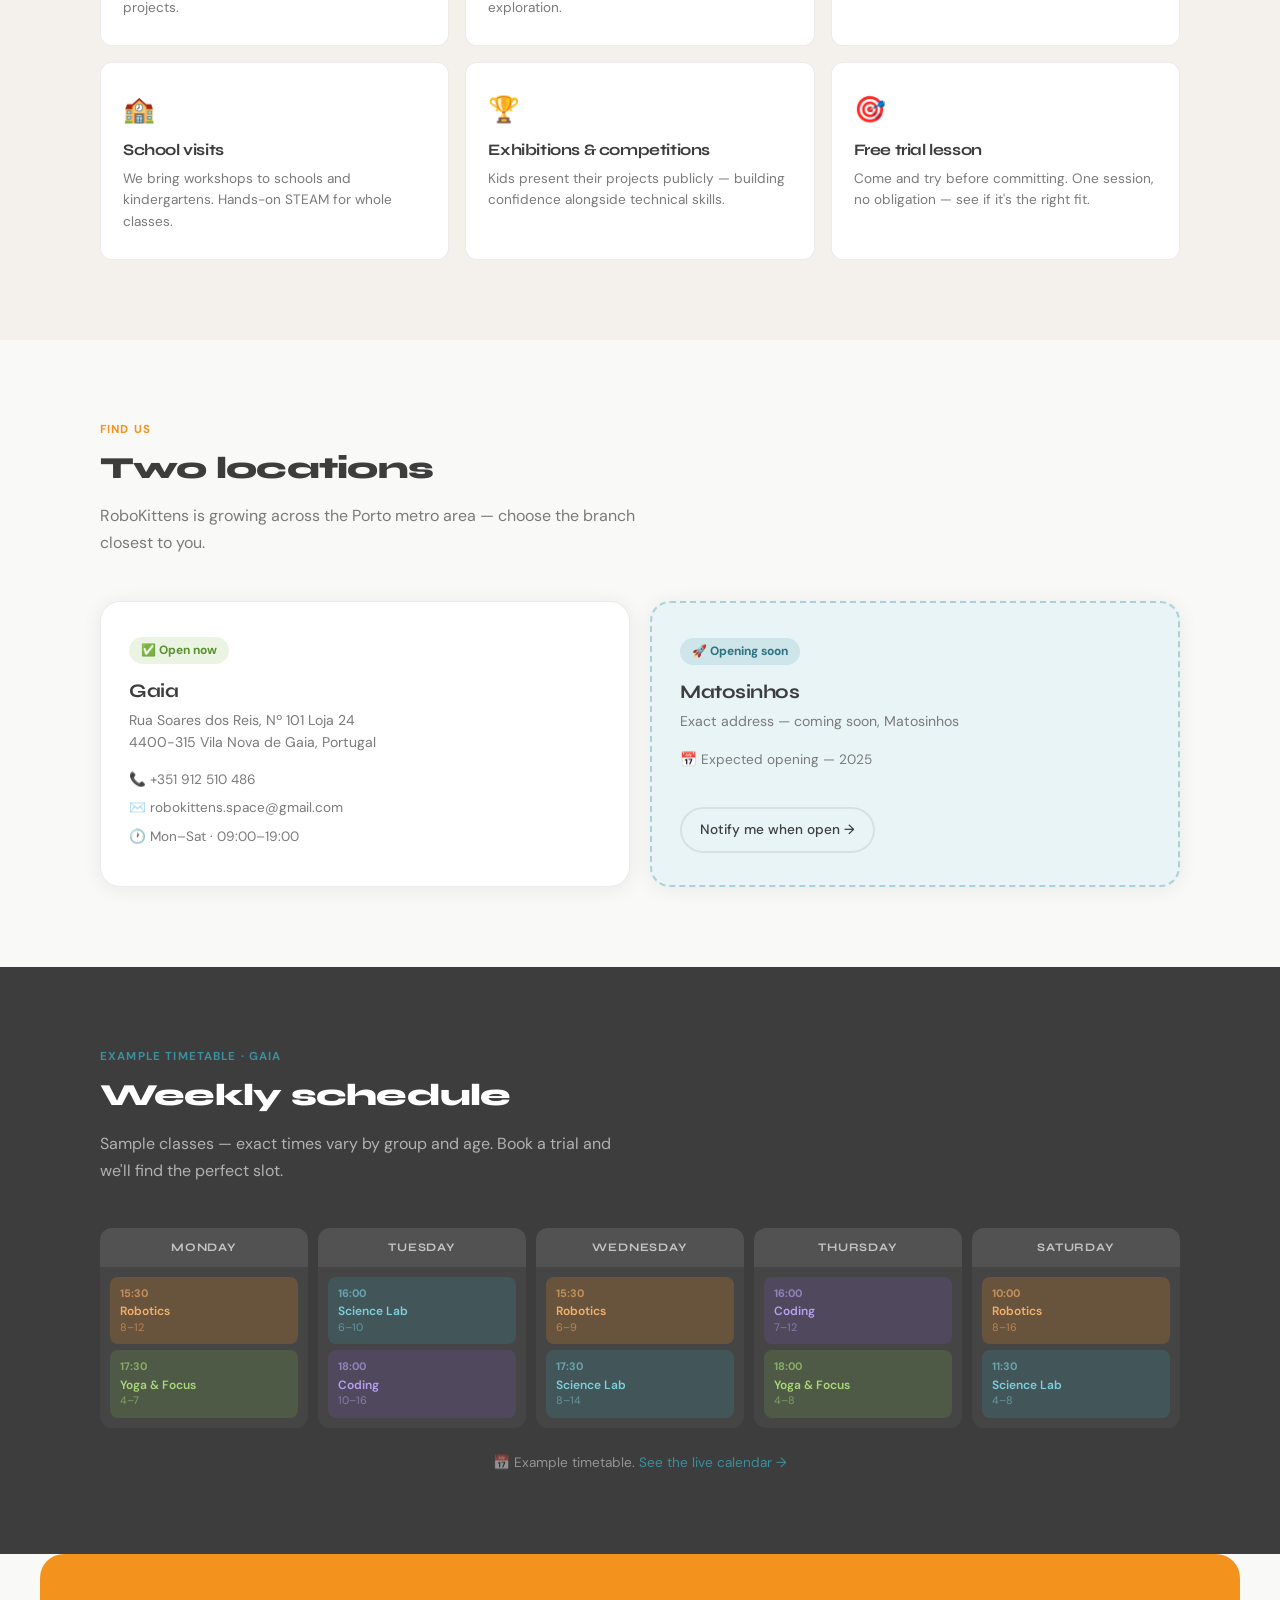
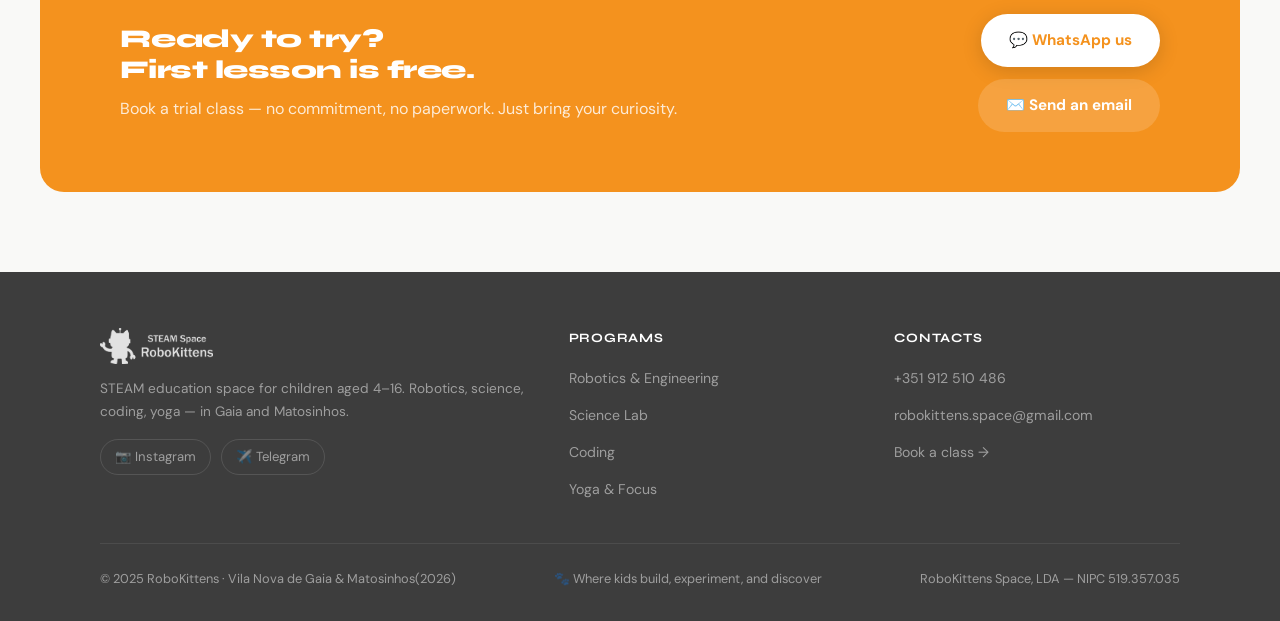
==== commit a30435a7: "Summer fab snippet  v.2.1" ====
--- a/index.html
+++ b/index.html
@@ -440,7 +440,7 @@
 </footer>
 
 <script src="assets/js/main.js"></script>
-<!-- ☀️ ЛЕТНИЕ КНОПКИ — два floating button'а -->
+<!-- ☀️ ЛЕТНИЕ КНОПКИ — два floating button'а с переключением языка -->
 <!-- Вставить прямо перед закрывающим тегом </body> в index.html -->
 <style>
   .fab-group {
@@ -453,79 +453,44 @@
     align-items: flex-end;
     gap: 0.6rem;
   }
-
-  /* Кнопка ЛЕТО */
   .fab-summer {
-    display: flex;
-    align-items: center;
-    gap: 0.45rem;
+    display: flex; align-items: center; gap: 0.45rem;
     background: linear-gradient(135deg, #FFB800, #FF8C00);
     color: #1C1C2E;
     font-family: 'Unbounded', 'Inter', sans-serif;
-    font-weight: 800;
-    font-size: 0.82rem;
-    padding: 0.7rem 1.3rem;
-    border-radius: 3rem;
-    border: none;
-    cursor: pointer;
-    text-decoration: none;
-    box-shadow: 0 4px 18px rgba(255, 184, 0, 0.5);
+    font-weight: 800; font-size: 0.82rem;
+    padding: 0.7rem 1.3rem; border-radius: 3rem;
+    border: none; cursor: pointer; text-decoration: none;
+    box-shadow: 0 4px 18px rgba(255,184,0,0.5);
     animation: fab-pulse-sun 3s ease-in-out infinite;
     transition: transform .15s, box-shadow .15s;
-    letter-spacing: 0.05em;
-    white-space: nowrap;
-  }
-  .fab-summer:hover {
-    transform: translateY(-3px) scale(1.04);
-    box-shadow: 0 8px 28px rgba(255, 184, 0, 0.65);
-    animation: none;
-  }
-  .fab-summer .fab-icon {
-    font-size: 1.15rem;
-    animation: fab-spin 10s linear infinite;
-    display: inline-block;
-  }
-
-  /* Кнопка ПОДРОСТКОВЫЙ КЛУБ */
+    letter-spacing: 0.05em; white-space: nowrap;
+  }
+  .fab-summer:hover { transform: translateY(-3px) scale(1.04); box-shadow: 0 8px 28px rgba(255,184,0,0.65); animation: none; }
+  .fab-summer .fab-icon { font-size: 1.15rem; animation: fab-spin 10s linear infinite; display: inline-block; }
   .fab-teen {
-    display: flex;
-    align-items: center;
-    gap: 0.45rem;
+    display: flex; align-items: center; gap: 0.45rem;
     background: linear-gradient(135deg, #FF2D78, #B8005A);
     color: #fff;
     font-family: 'Unbounded', 'Inter', sans-serif;
-    font-weight: 800;
-    font-size: 0.75rem;
-    padding: 0.7rem 1.3rem;
-    border-radius: 3rem;
-    border: none;
-    cursor: pointer;
-    text-decoration: none;
-    box-shadow: 0 4px 18px rgba(255, 45, 120, 0.45);
+    font-weight: 800; font-size: 0.75rem;
+    padding: 0.7rem 1.3rem; border-radius: 3rem;
+    border: none; cursor: pointer; text-decoration: none;
+    box-shadow: 0 4px 18px rgba(255,45,120,0.45);
     animation: fab-pulse-teen 3s ease-in-out infinite 1.5s;
     transition: transform .15s, box-shadow .15s;
-    letter-spacing: 0.03em;
-    white-space: nowrap;
-  }
-  .fab-teen:hover {
-    transform: translateY(-3px) scale(1.04);
-    box-shadow: 0 8px 28px rgba(255, 45, 120, 0.65);
-    animation: none;
-  }
-  .fab-teen .fab-icon {
-    font-size: 1.1rem;
-  }
-
+    letter-spacing: 0.03em; white-space: nowrap;
+  }
+  .fab-teen:hover { transform: translateY(-3px) scale(1.04); box-shadow: 0 8px 28px rgba(255,45,120,0.65); animation: none; }
   @keyframes fab-spin { to { transform: rotate(360deg); } }
   @keyframes fab-pulse-sun {
-    0%, 100% { box-shadow: 0 4px 18px rgba(255,184,0,0.5); }
+    0%,100% { box-shadow: 0 4px 18px rgba(255,184,0,0.5); }
     50% { box-shadow: 0 6px 26px rgba(255,184,0,0.8); }
   }
   @keyframes fab-pulse-teen {
-    0%, 100% { box-shadow: 0 4px 18px rgba(255,45,120,0.45); }
+    0%,100% { box-shadow: 0 4px 18px rgba(255,45,120,0.45); }
     50% { box-shadow: 0 6px 26px rgba(255,45,120,0.7); }
   }
-
   @media (max-width: 480px) {
     .fab-group { bottom: 1rem; right: 1rem; gap: 0.5rem; }
     .fab-summer, .fab-teen { font-size: 0.72rem; padding: 0.6rem 1rem; }
@@ -533,15 +498,72 @@
 </style>
 
 <div class="fab-group">
-  <a class="fab-teen" href="/teen-club.html">
-    <span class="fab-icon">🔥</span>
-    TEEN CLUB 12+
+  <a class="fab-teen" id="fab-teen-link" href="/teen-club.html">
+    <span>🔥</span>
+    <span id="fab-teen-label">TEEN CLUB 12+</span>
   </a>
-  <a class="fab-summer" href="/summer.html">
+  <a class="fab-summer" id="fab-summer-link" href="/summer.html">
     <span class="fab-icon">☀️</span>
-    SUMMER CAMP
+    <span id="fab-summer-label">SUMMER CAMP</span>
   </a>
 </div>
+
+<script>
+(function() {
+  // Тексты кнопок на трёх языках
+  var FAB_LABELS = {
+    en: { summer: 'SUMMER CAMP', teen: 'TEEN CLUB 12+' },
+    ru: { summer: 'ЛЕТНИЙ ЛАГЕРЬ', teen: 'КЛУБ 12+' },
+    pt: { summer: 'CAMPO DE VERÃO', teen: 'CLUBE 12+' }
+  };
+
+  function updateFabLang(lang) {
+    var l = FAB_LABELS[lang] || FAB_LABELS['en'];
+    var sl = document.getElementById('fab-summer-label');
+    var tl = document.getElementById('fab-teen-label');
+    if (sl) sl.textContent = l.summer;
+    if (tl) tl.textContent = l.teen;
+  }
+
+  // Читаем язык из localStorage (там его сохраняют страницы сайта)
+  // и слушаем кастомное событие если сайт переключает язык динамически
+  var saved = localStorage.getItem('rk_lang') || 'en';
+  updateFabLang(saved);
+
+  // Если на сайте есть переключатель языка — перехватываем его
+  // Ищем кнопки с data-lang или onclick="setLang(...)"
+  document.addEventListener('DOMContentLoaded', function() {
+    // Попытка 1: кнопки с data-lang атрибутом
+    document.querySelectorAll('[data-lang-btn]').forEach(function(btn) {
+      btn.addEventListener('click', function() {
+        updateFabLang(this.getAttribute('data-lang-btn'));
+      });
+    });
+
+    // Попытка 2: патчим глобальную функцию setLang если она есть
+    if (typeof window.setLang === 'function') {
+      var _orig = window.setLang;
+      window.setLang = function(lang) {
+        _orig(lang);
+        localStorage.setItem('rk_lang', lang);
+        updateFabLang(lang);
+      };
+    }
+
+    // Попытка 3: MutationObserver — следим за атрибутом data-lang на <html>
+    var observer = new MutationObserver(function(mutations) {
+      mutations.forEach(function(m) {
+        if (m.attributeName === 'data-lang') {
+          var lang = document.documentElement.getAttribute('data-lang') || 'en';
+          localStorage.setItem('rk_lang', lang);
+          updateFabLang(lang);
+        }
+      });
+    });
+    observer.observe(document.documentElement, { attributes: true });
+  });
+})();
+</script>
 <!-- /летние кнопки -->
  
 </body>
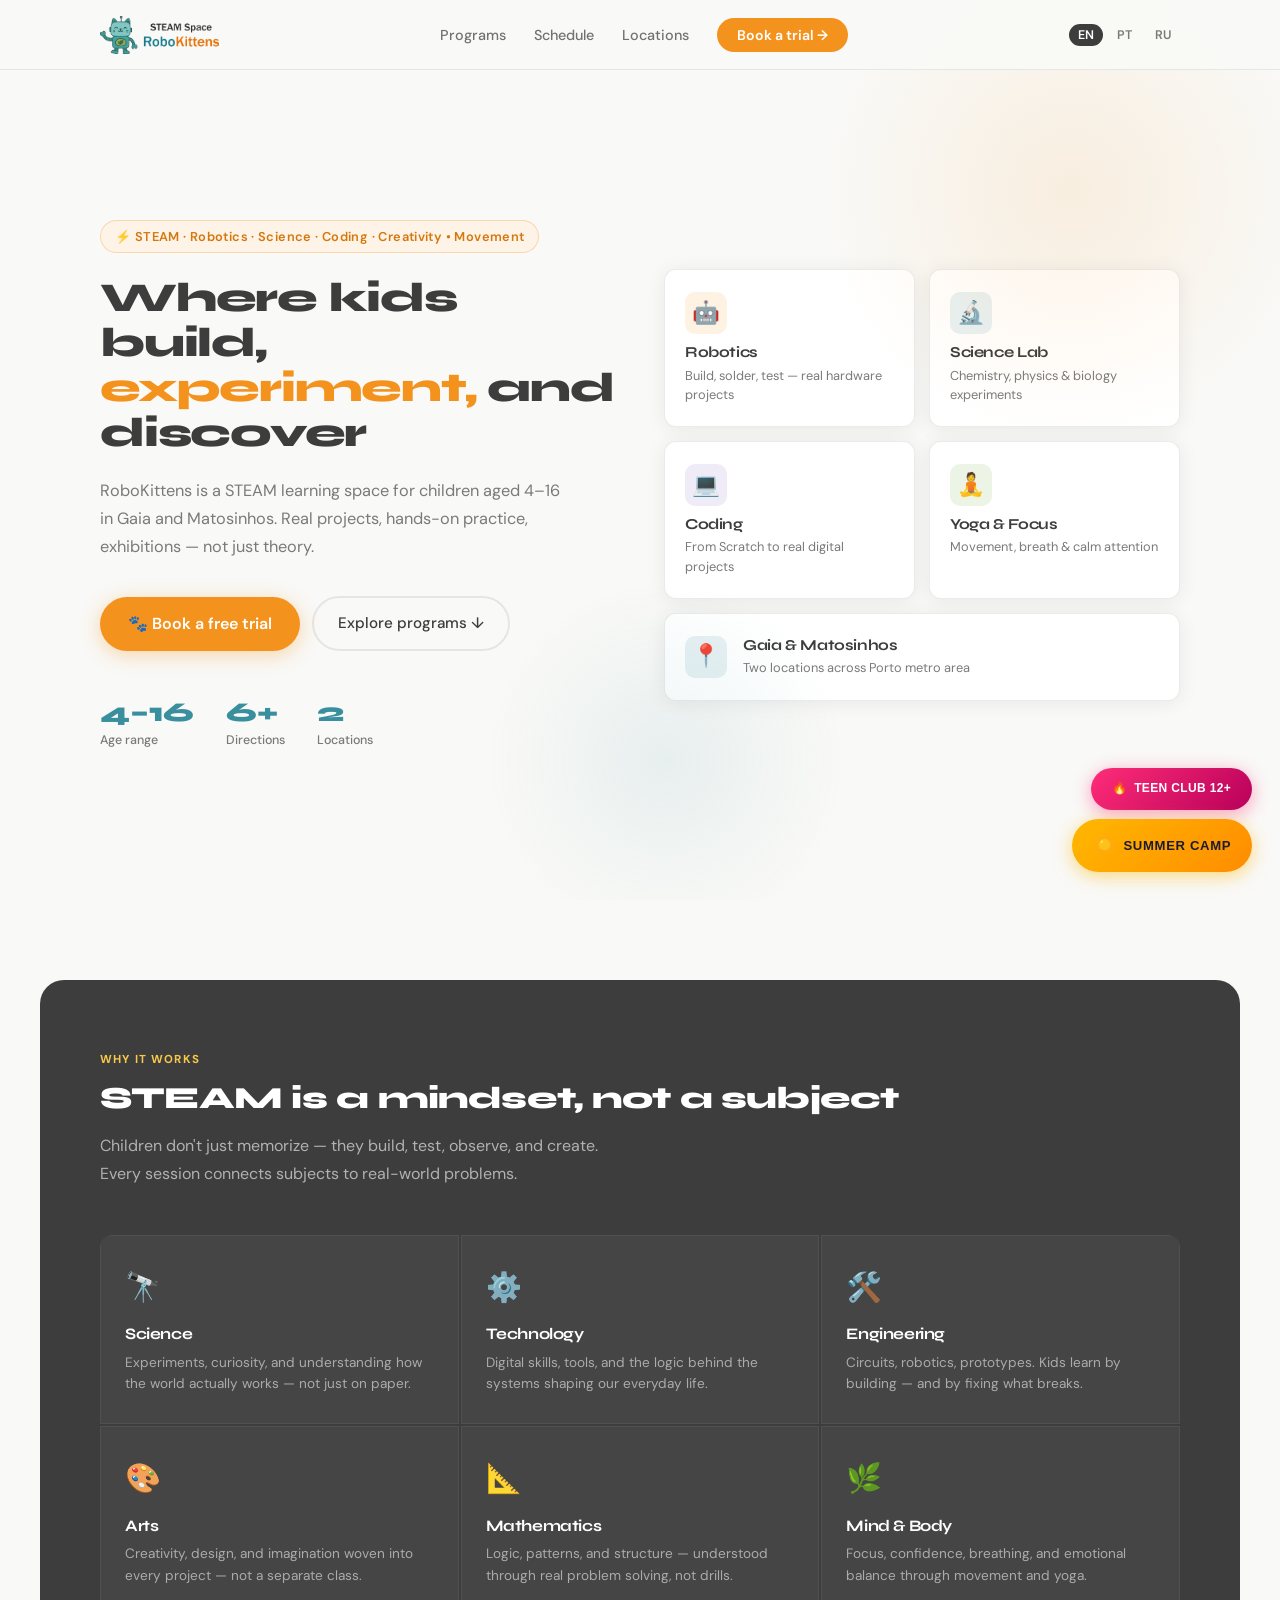
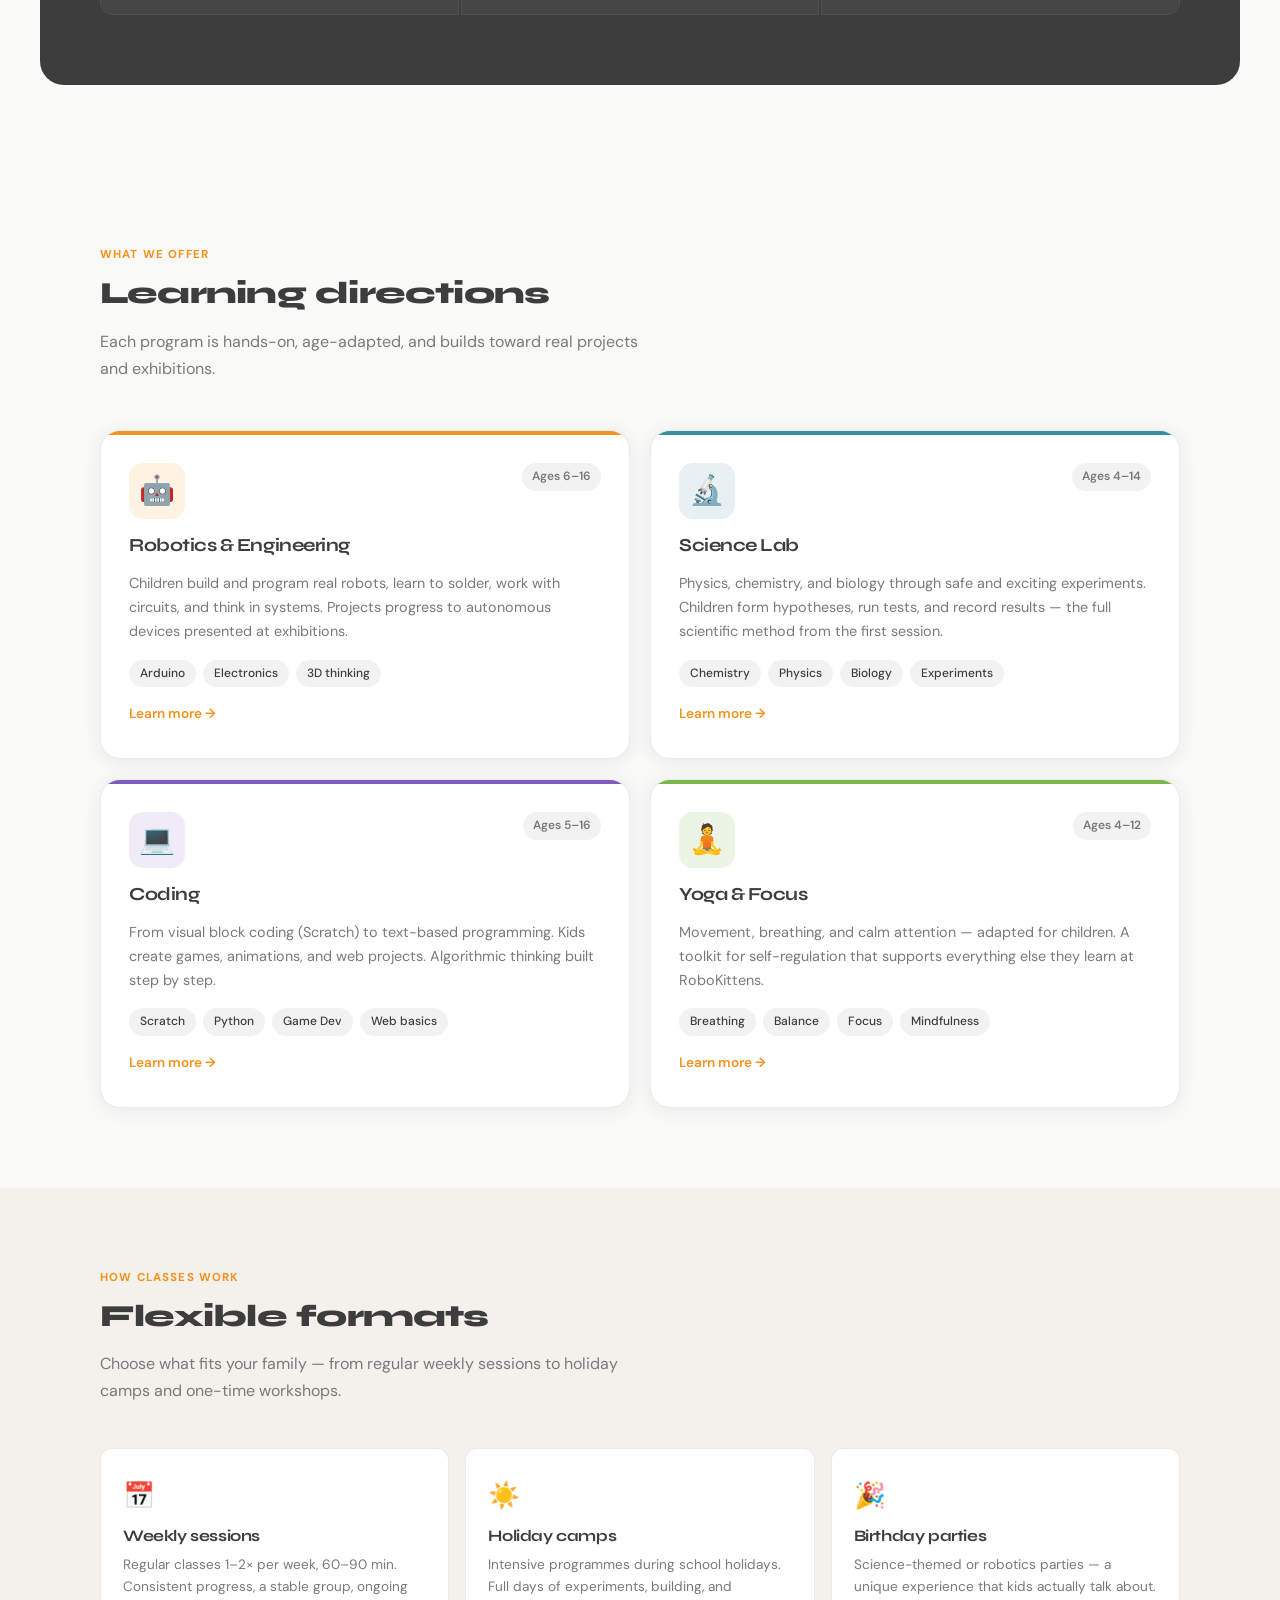
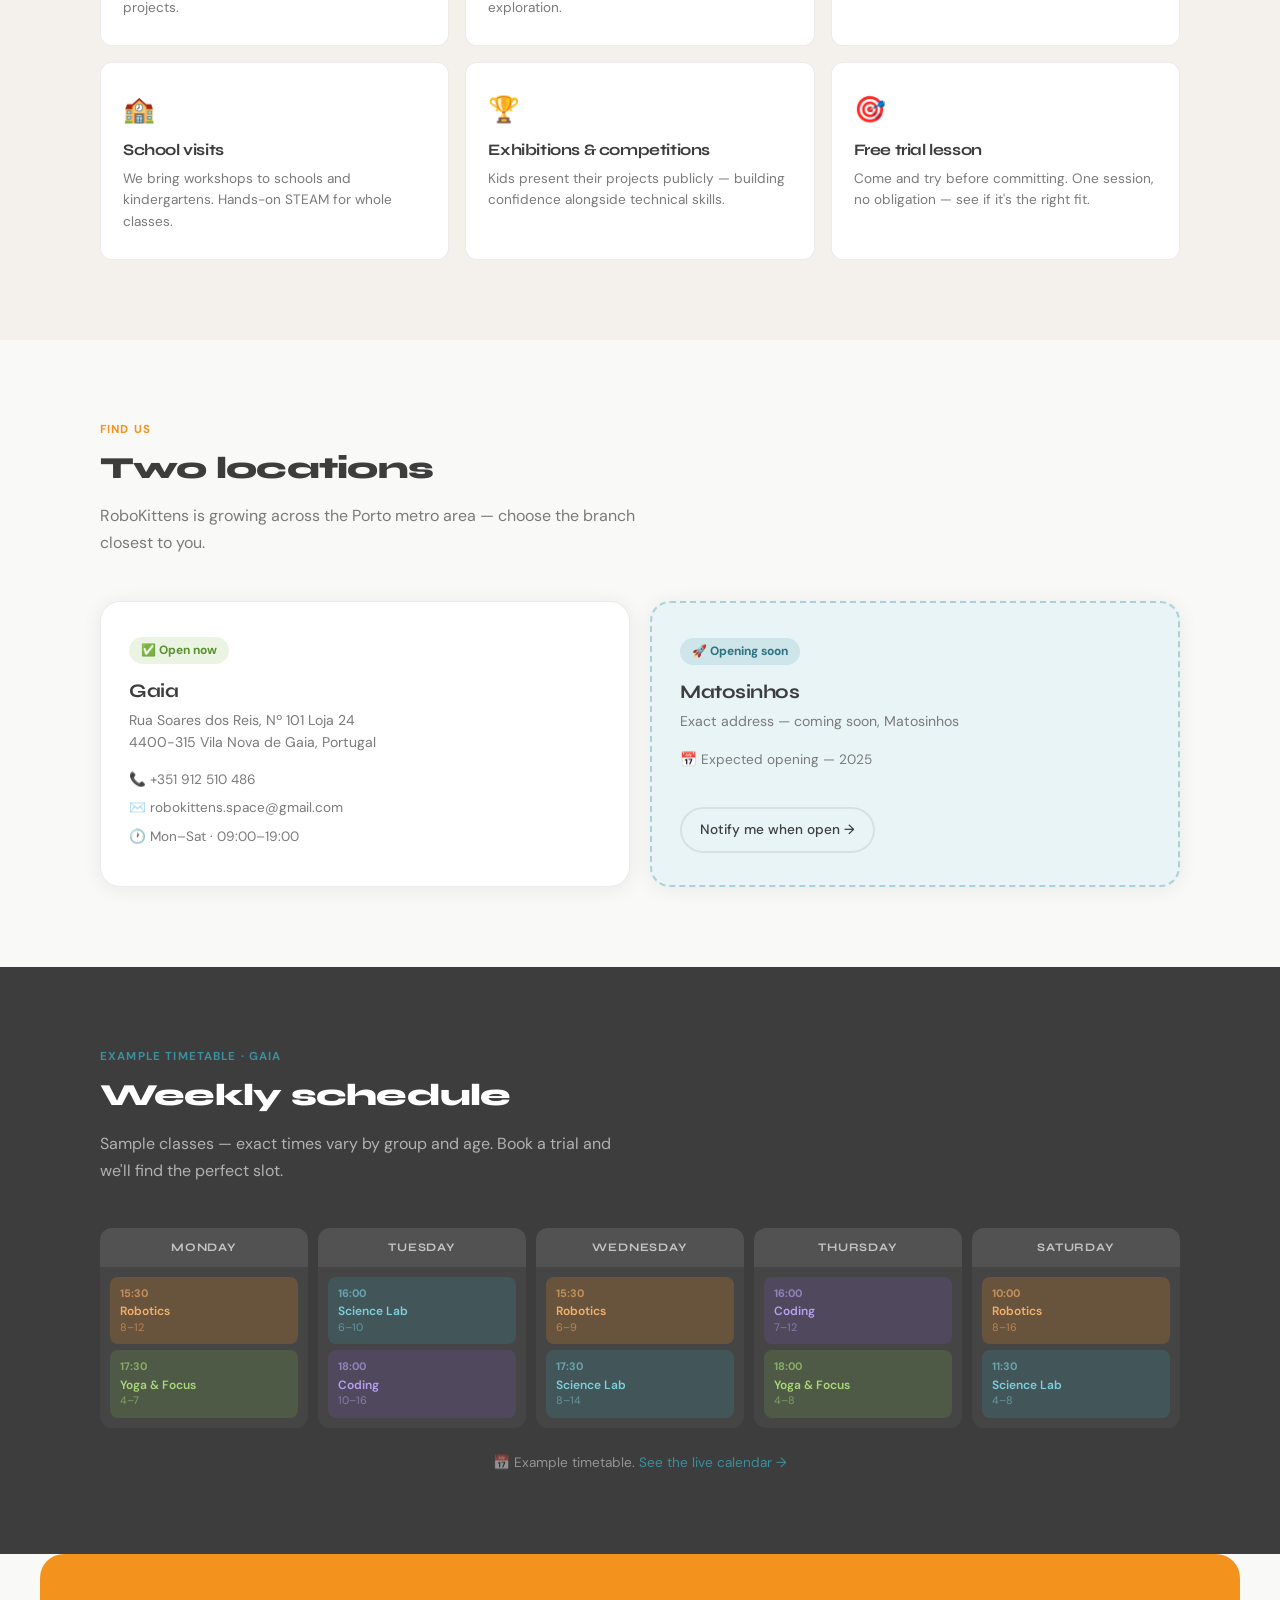
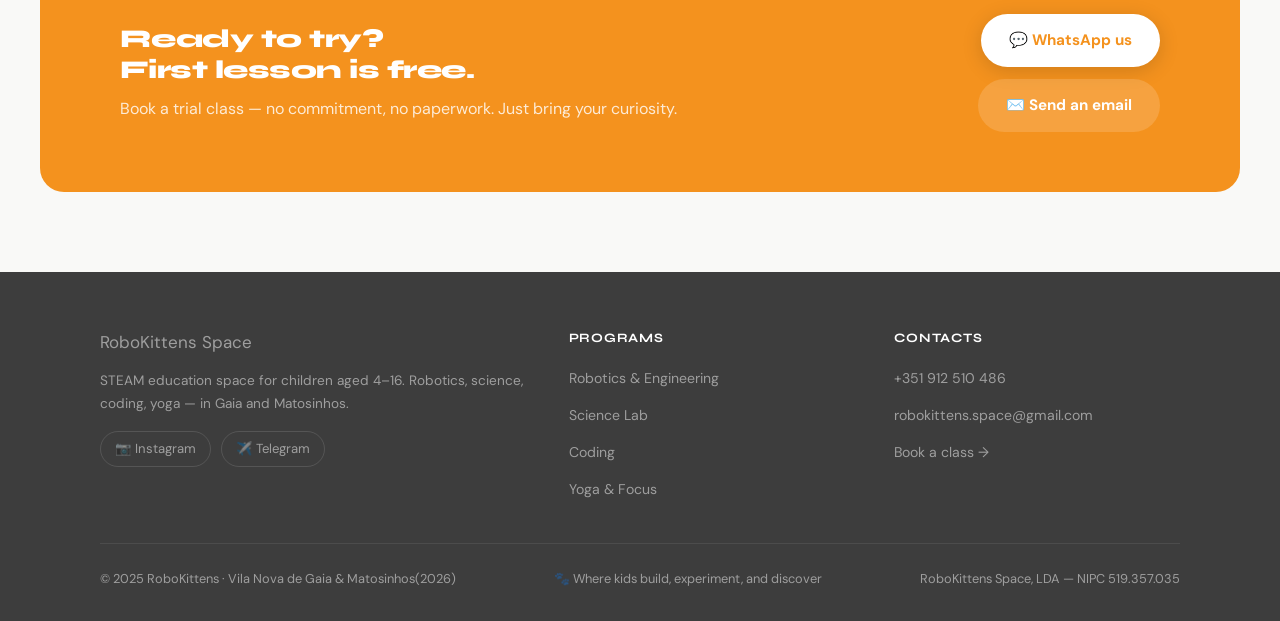
==== commit 0dbfeffc: "Update index.html" ====
--- a/index.html
+++ b/index.html
@@ -398,7 +398,9 @@
 
       <div>
         <div class="footer-logo">
-          <img src="logo.png" alt="RoboKittens" />
+          <p>RoboKittens Space</p>
+         <!-- <img src="logo.png" alt="RoboKittens" />
+          -->
         </div>
         <p class="f-desc" data-i18n="footer.tagline">
           STEAM education space for children aged 4–16.
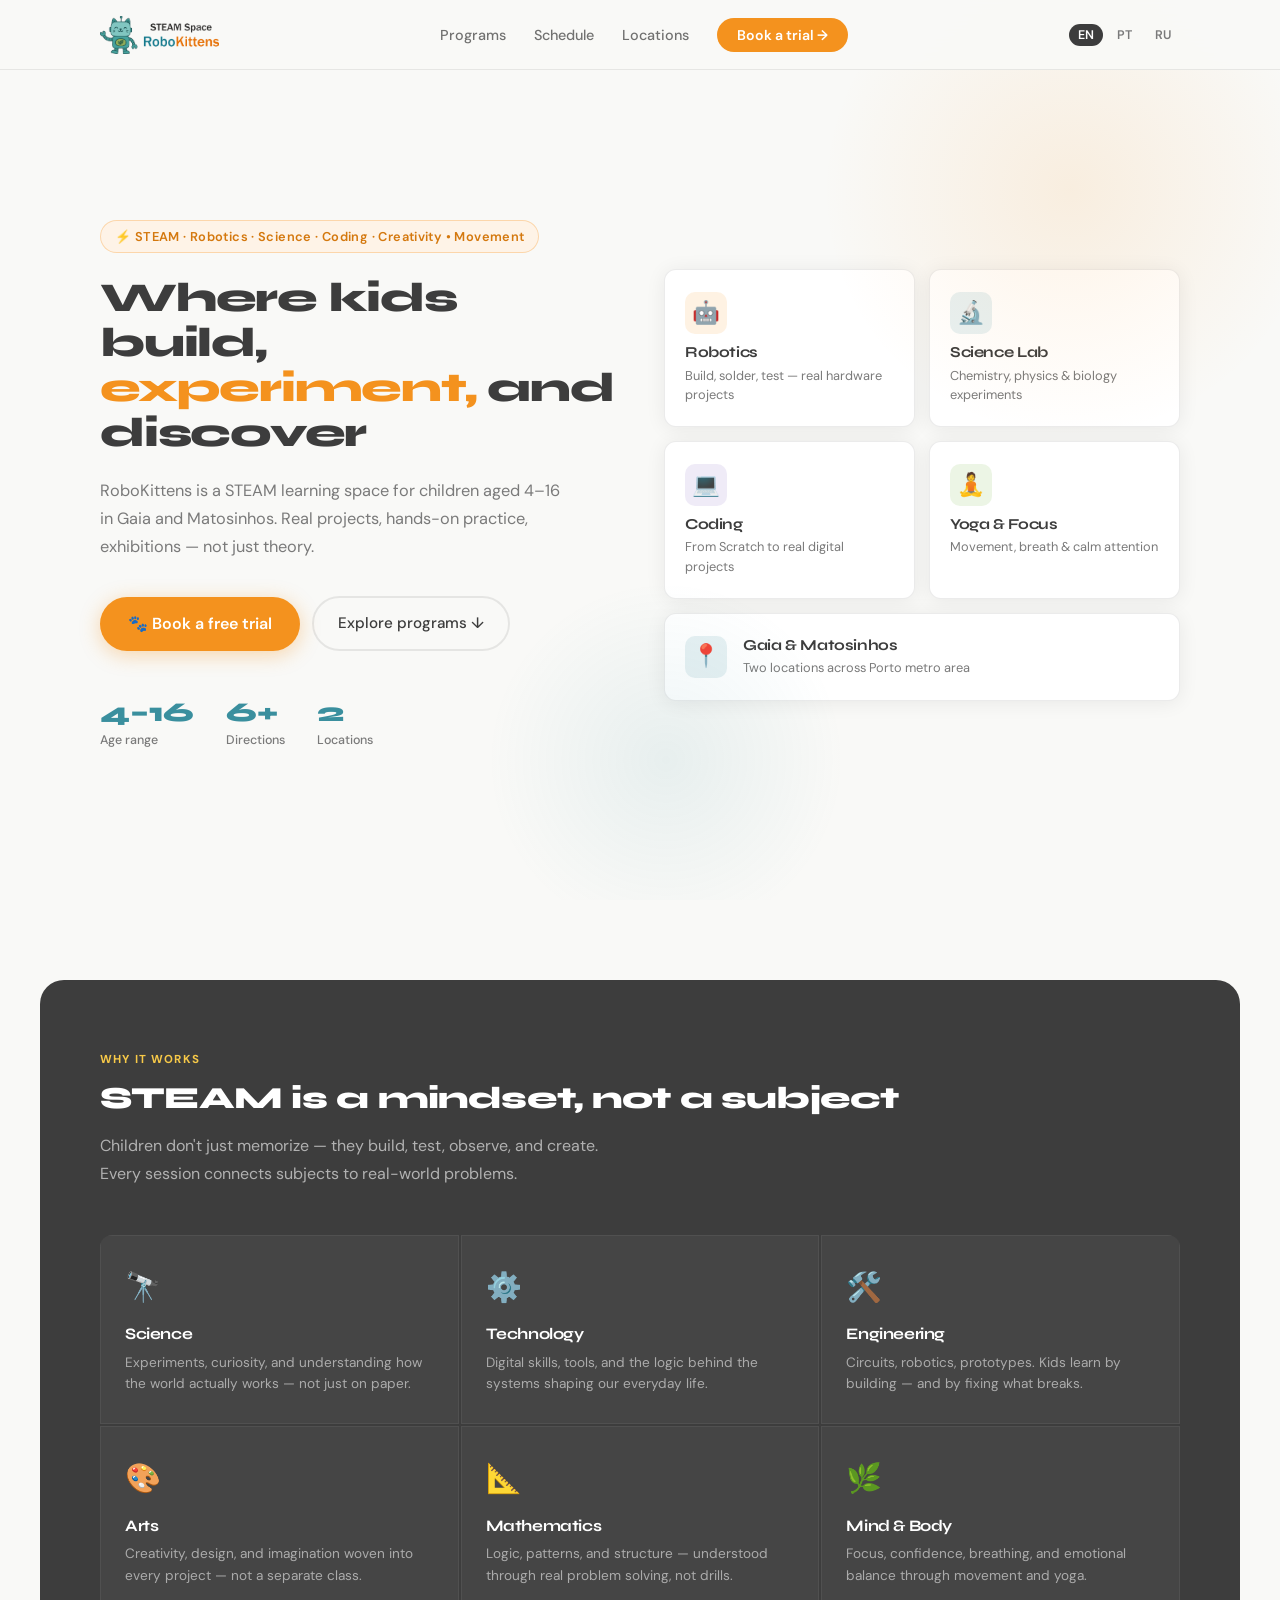
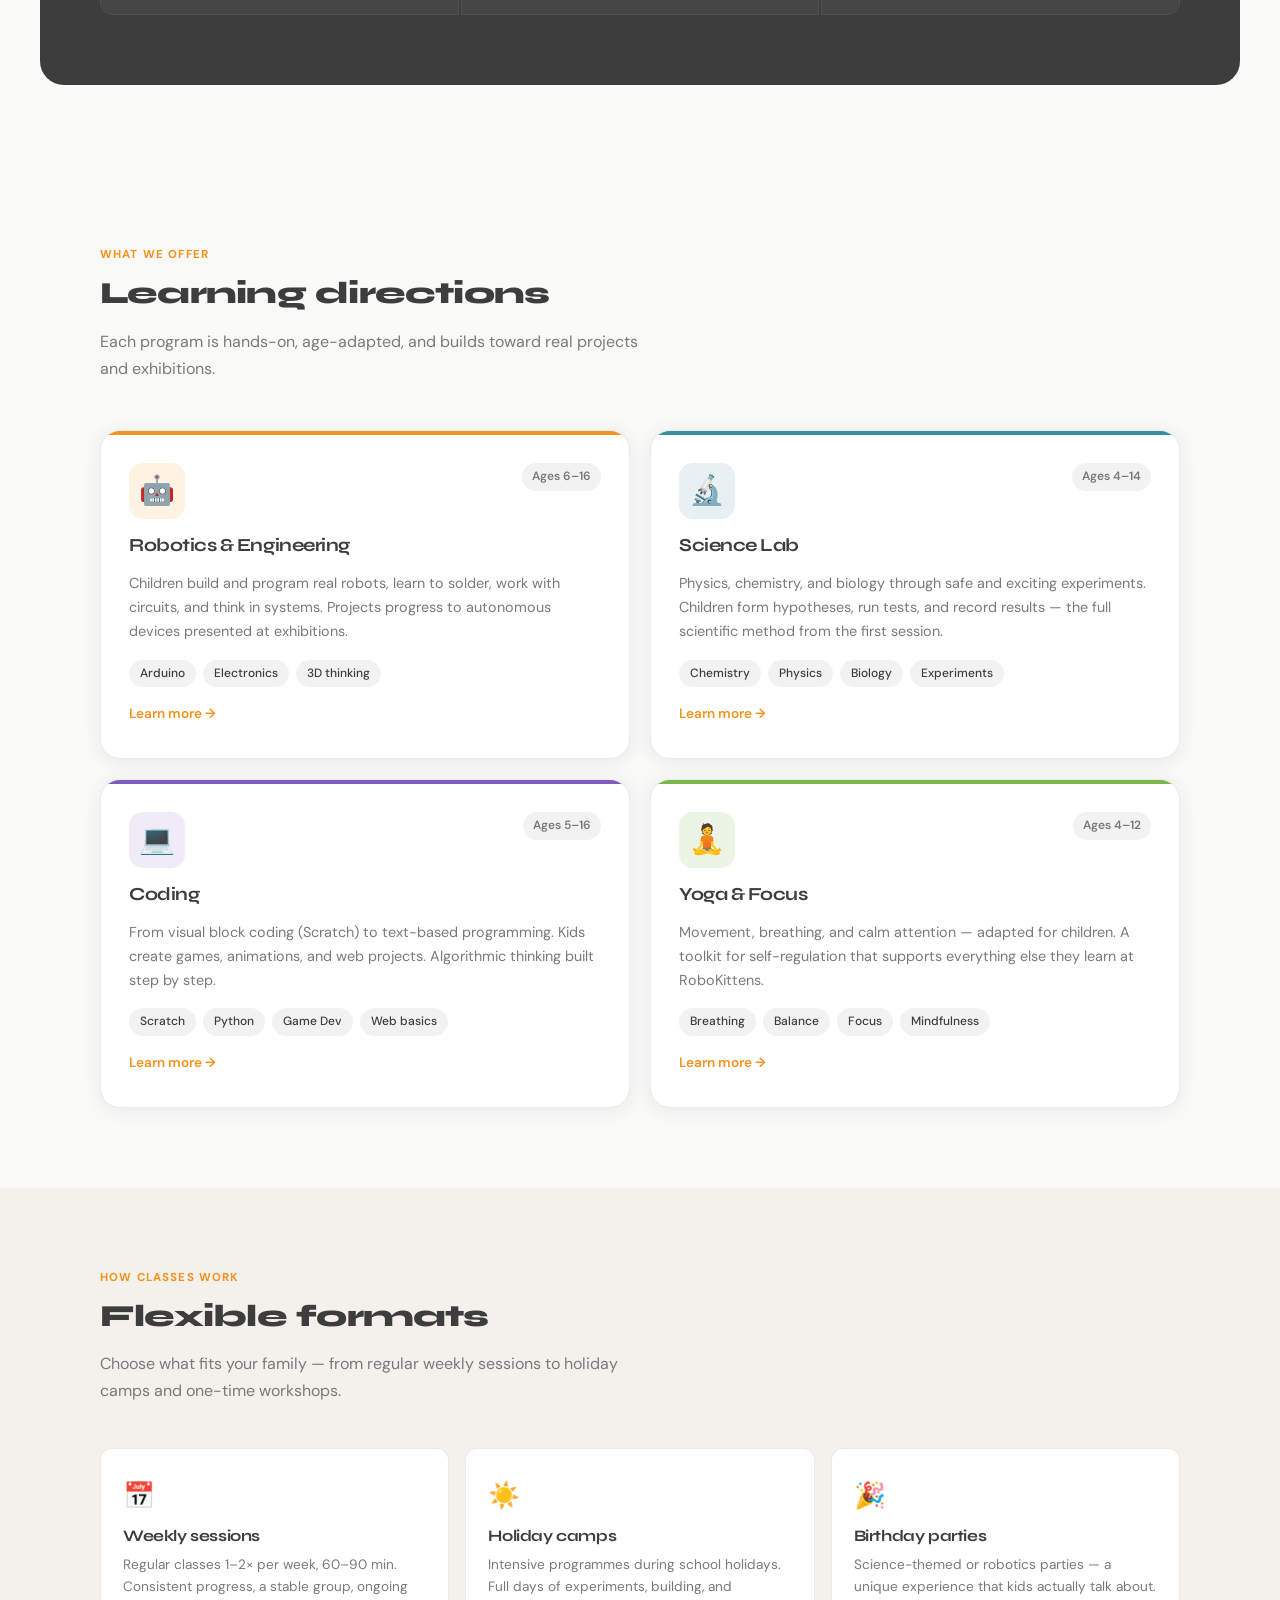
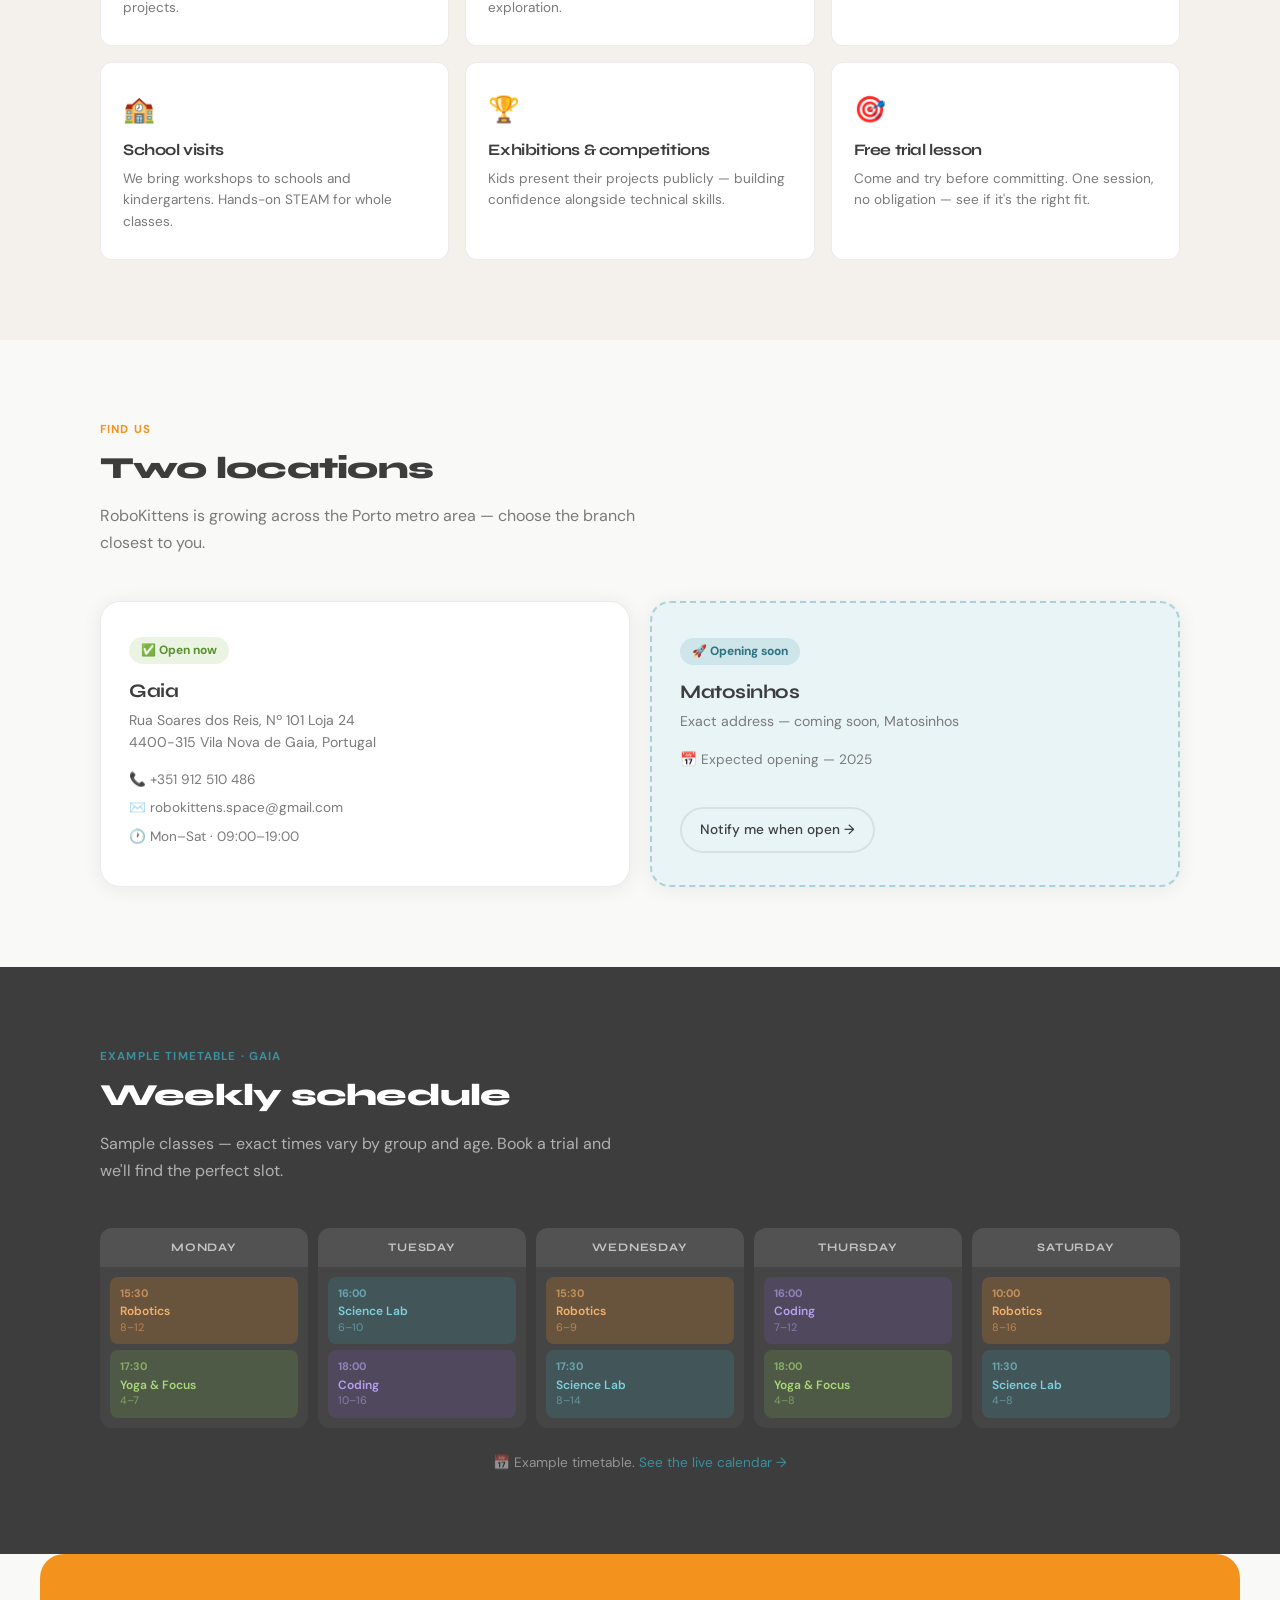
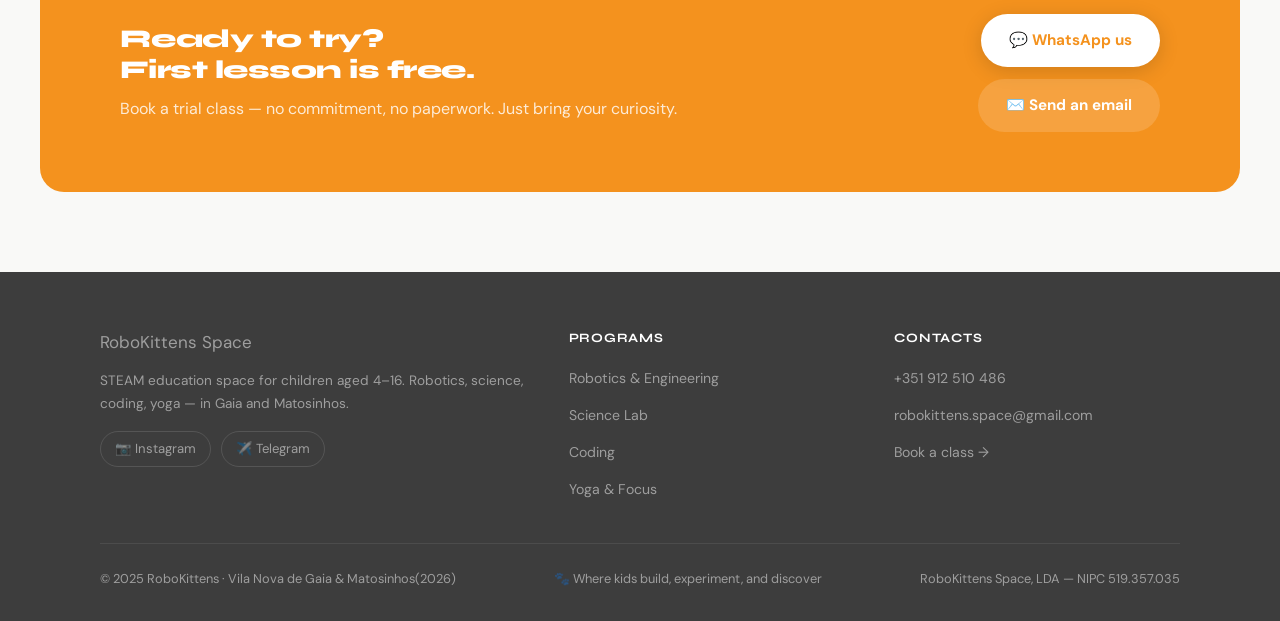
==== commit 843eb3cb: "Update index.html Close - TEEN CLUB 12+" ====
--- a/index.html
+++ b/index.html
@@ -1,6 +1,16 @@
 <!DOCTYPE html>
 <html lang="en">
 <head>
+  <!-- Google tag (gtag.js) -->
+  <script async src="https://www.googletagmanager.com/gtag/js?id=G-44Y69THMG3"></script>
+  <script>
+    window.dataLayer = window.dataLayer || [];
+    function gtag(){dataLayer.push(arguments);}
+    gtag('js', new Date());
+  
+    gtag('config', 'G-44Y69THMG3');
+  </script>
+  
   <meta charset="UTF-8" />
   <meta name="viewport" content="width=device-width, initial-scale=1.0" />
   <title>RoboKittens — STEAM Space in Gaia &amp; Matosinhos</title>
@@ -498,7 +508,7 @@
     .fab-summer, .fab-teen { font-size: 0.72rem; padding: 0.6rem 1rem; }
   }
 </style>
-
+<!--
 <div class="fab-group">
   <a class="fab-teen" id="fab-teen-link" href="/teen-club.html">
     <span>🔥</span>
@@ -509,7 +519,7 @@
     <span id="fab-summer-label">SUMMER CAMP</span>
   </a>
 </div>
-
+-->
 <script>
 (function() {
   // Тексты кнопок на трёх языках
--- a/assets/css/styles.css
+++ b/assets/css/styles.css
@@ -130,7 +130,17 @@
 }
 .nav-lang button:hover,
 .nav-lang button.active { background: var(--ink); color: #fff; }
-
+/* ── location ─────────────────────────────────── */
+.location-link {
+  color: inherit;
+  text-decoration: none;
+  cursor: pointer;
+}
+
+.location-link:hover {
+  color: #ff6b00;
+  text-decoration: underline;
+}
 /* ── HERO ─────────────────────────────────── */
 .hero {
   min-height: 100svh; padding-top: 70px;
@@ -434,3 +444,4 @@
   .cta-wrap  { margin: 0 16px; }
   .cta-inner { padding: 36px 24px; }
 }
+
